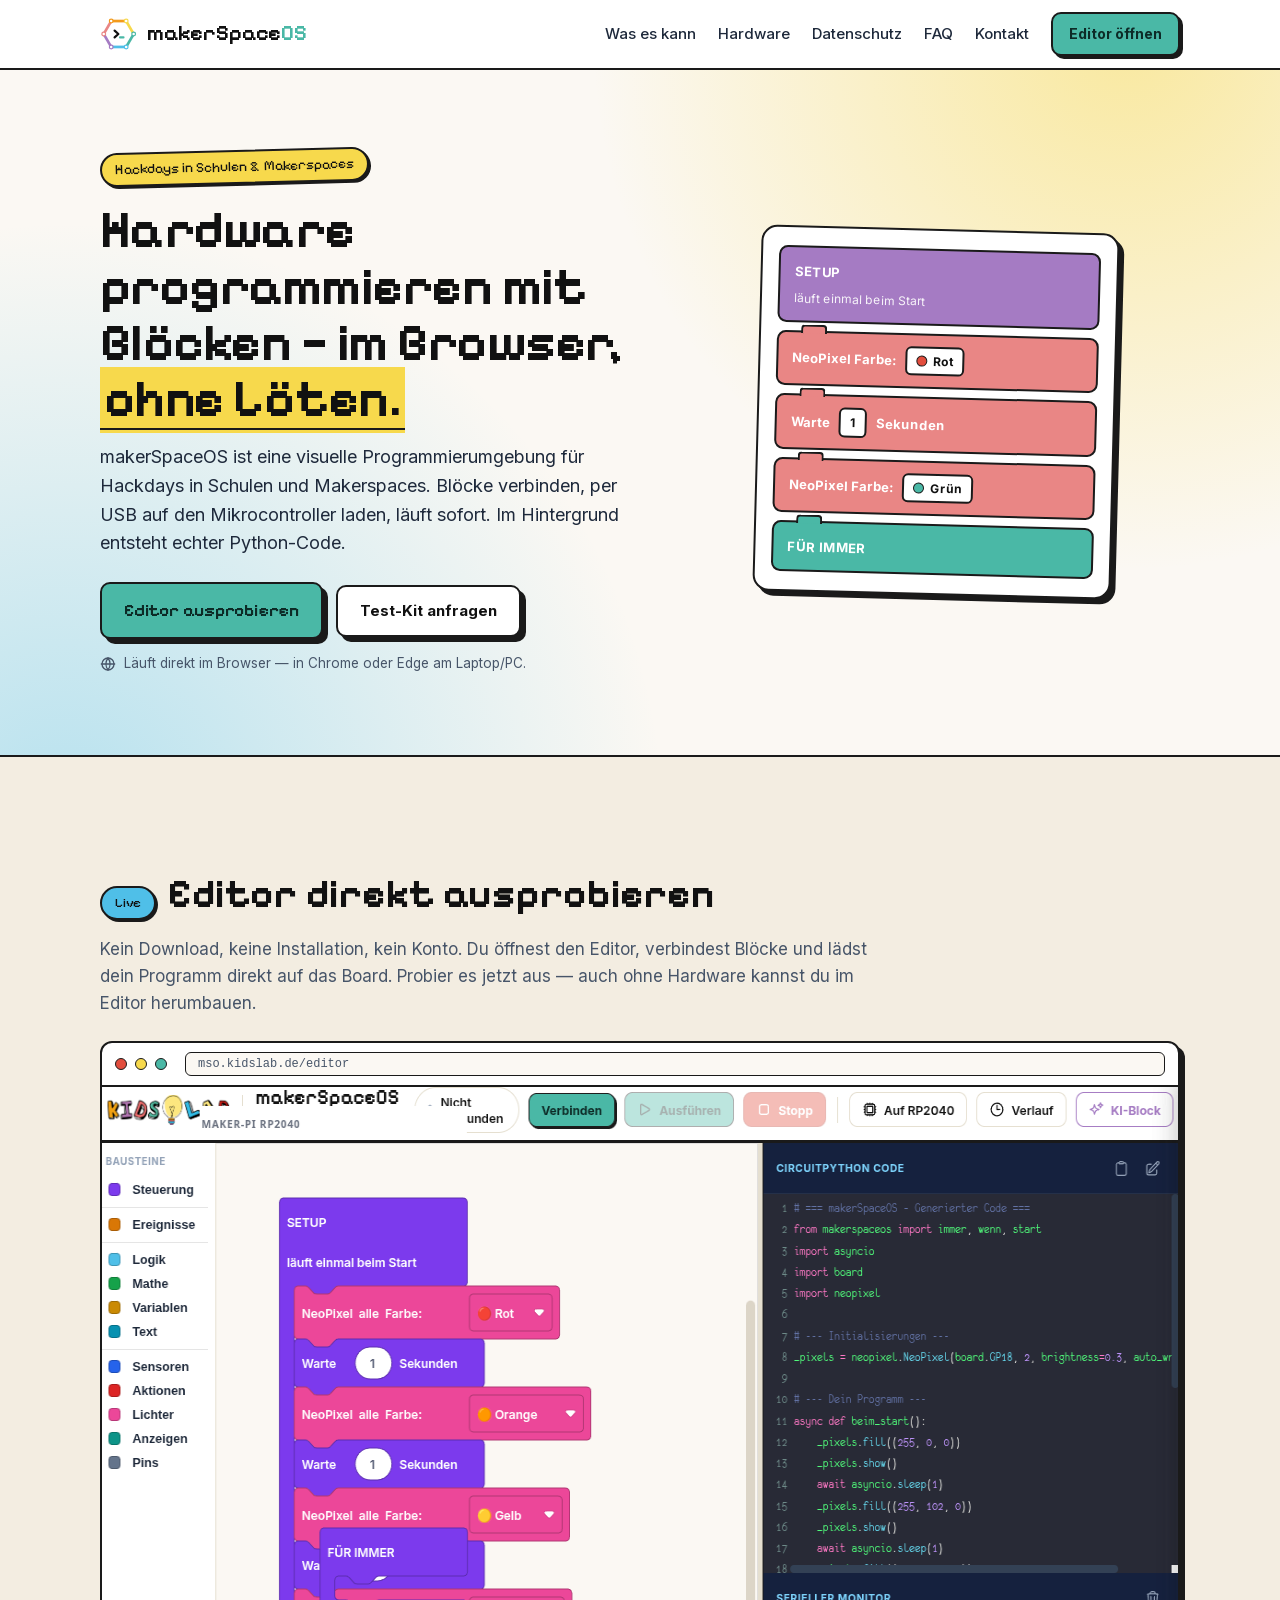
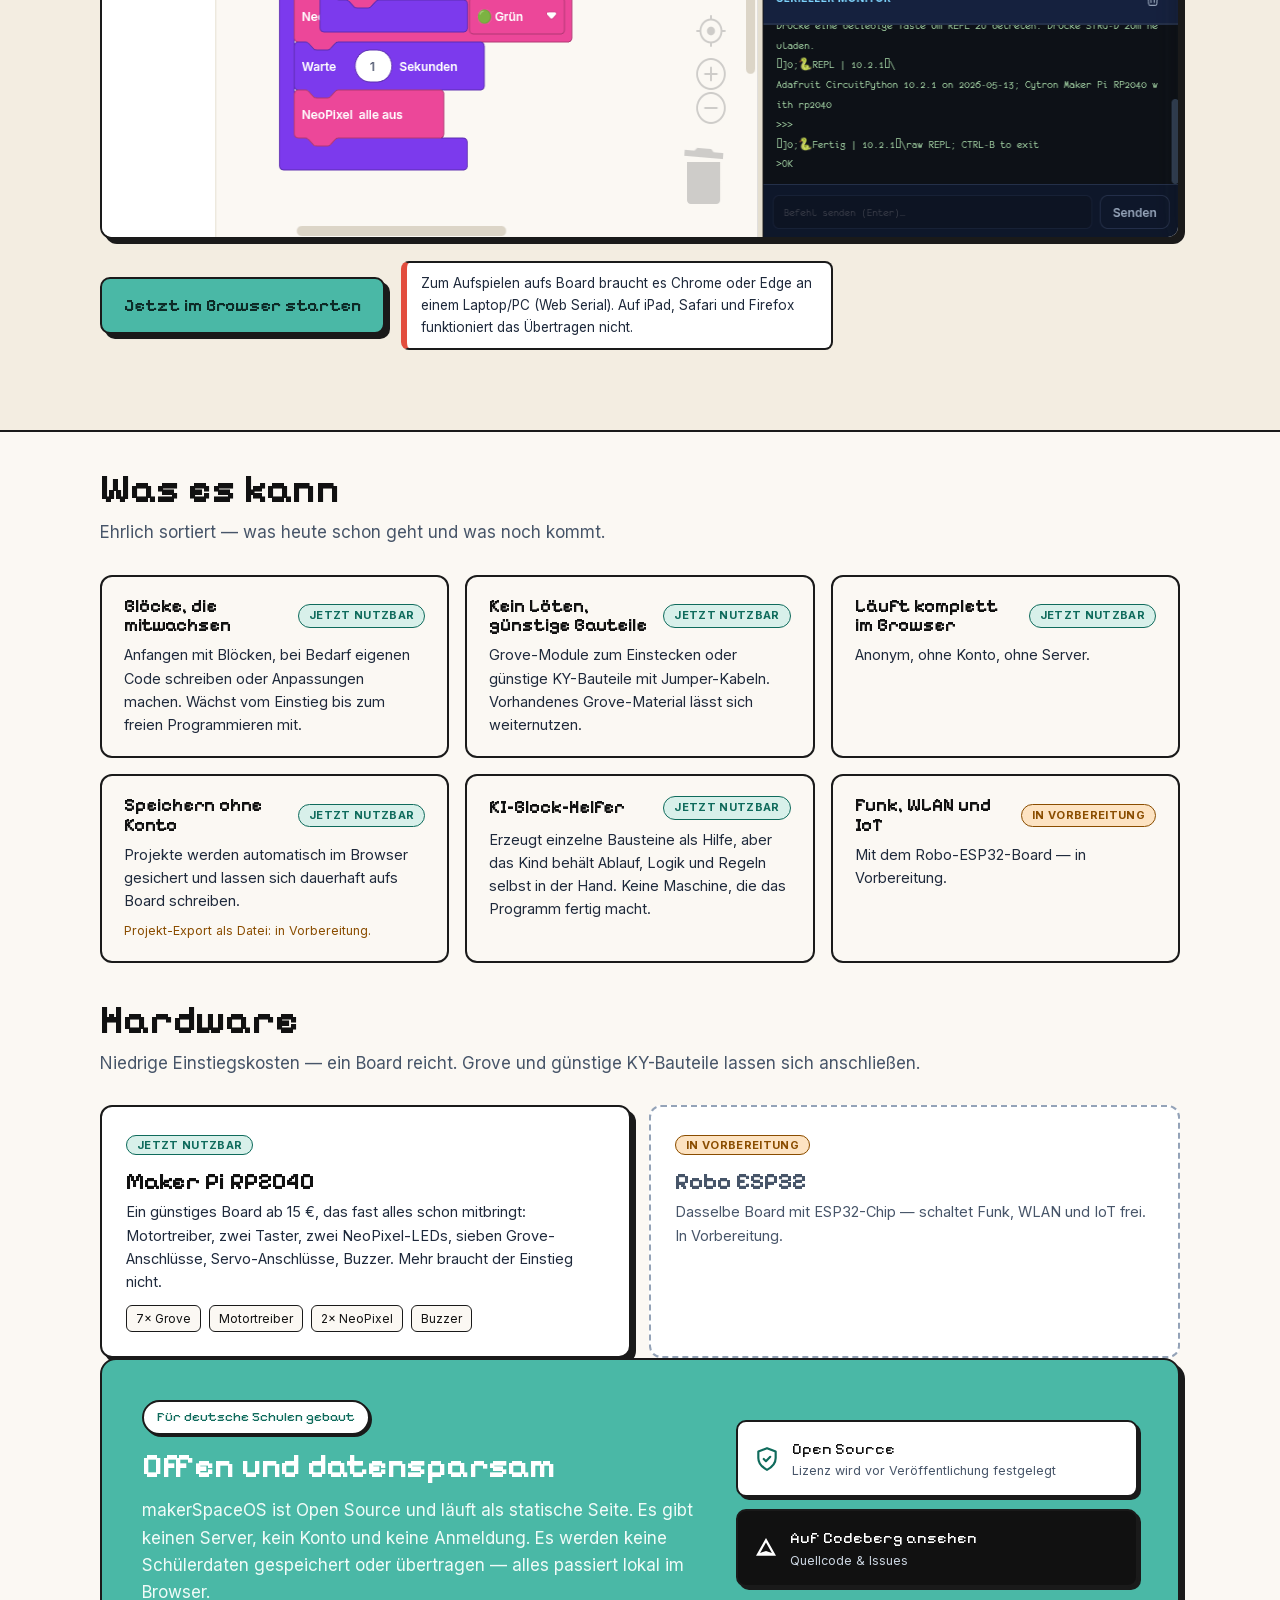
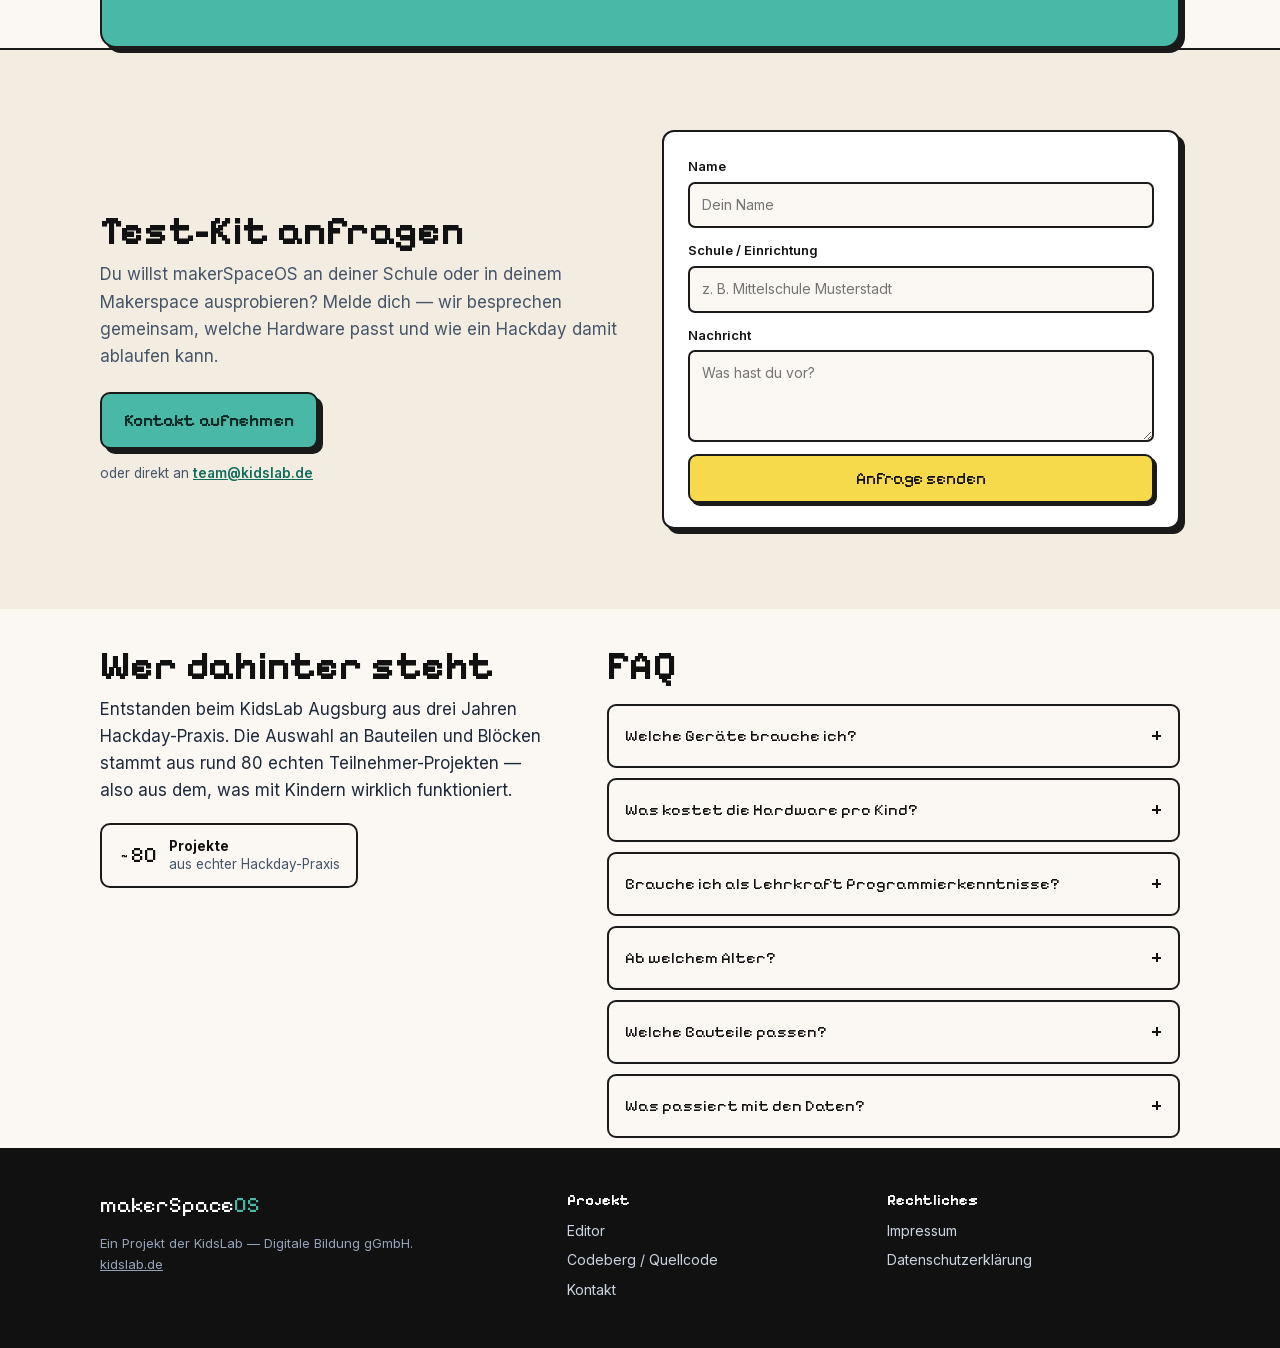
==== index.html @ a403f35a "feat: inhaltsreiche responsive Landing Page + Docker/Traefik-Deployment - index.html mit echten Inha" ====
<!DOCTYPE html>
<html lang="de">
<head>
    <meta charset="UTF-8">
    <meta name="viewport" content="width=device-width, initial-scale=1.0">
    <title>makerSpaceOS – Hardware programmieren mit Blöcken, im Browser</title>
    <meta name="description" content="makerSpaceOS ist eine visuelle Programmierumgebung für Hackdays in Schulen und Makerspaces. Blöcke verbinden, per USB auf den Mikrocontroller laden, läuft sofort. Open Source, ohne Konto, ohne Server – alles lokal im Browser.">

    <!-- Favicons / App-Icons (aus design/) -->
    <link rel="icon" href="design/svg/favicon.svg" type="image/svg+xml">
    <link rel="icon" href="design/favicon/favicon-32.png" sizes="32x32" type="image/png">
    <link rel="icon" href="design/favicon/favicon-16.png" sizes="16x16" type="image/png">
    <link rel="apple-touch-icon" href="design/favicon/apple-touch-icon.png">
    <link rel="manifest" href="design/favicon/site.webmanifest">
    <meta name="theme-color" content="#15171c">

    <style>
        /* ===== Lokale Schriften (kein externer CDN-Request) ===== */
        @font-face {
            font-family: 'Inter'; font-style: normal; font-weight: 100 900; font-display: swap;
            src: url('assets/fonts/inter-latin.woff2') format('woff2');
            unicode-range: U+0000-00FF, U+0131, U+0152-0153, U+02BB-02BC, U+02C6, U+02DA, U+02DC, U+0304, U+0308, U+0329, U+2000-206F, U+20AC, U+2122, U+2191, U+2193, U+2212, U+2215, U+FEFF, U+FFFD;
        }
        @font-face {
            font-family: 'Inter'; font-style: normal; font-weight: 100 900; font-display: swap;
            src: url('assets/fonts/inter-latin-ext.woff2') format('woff2');
            unicode-range: U+0100-02BA, U+02BD-02C5, U+02C7-02CC, U+02CE-02D7, U+02DD-02FF, U+0304, U+0308, U+0329, U+1D00-1DBF, U+1E00-1E9F, U+1EF2-1EFF, U+2020, U+20A0-20AB, U+20AD-20C0, U+2113, U+2C60-2C7F, U+A720-A7FF;
        }
        @font-face {
            font-family: 'Pixelify Sans'; font-style: normal; font-weight: 400 700; font-display: swap;
            src: url('assets/fonts/pixelify-latin.woff2') format('woff2');
            unicode-range: U+0000-00FF, U+0131, U+0152-0153, U+02BB-02BC, U+02C6, U+02DA, U+02DC, U+0304, U+0308, U+0329, U+2000-206F, U+20AC, U+2122, U+2191, U+2193, U+2212, U+2215, U+FEFF, U+FFFD;
        }
        @font-face {
            font-family: 'Pixelify Sans'; font-style: normal; font-weight: 400 700; font-display: swap;
            src: url('assets/fonts/pixelify-latin-ext.woff2') format('woff2');
            unicode-range: U+0100-02BA, U+02BD-02C5, U+02C7-02CC, U+02CE-02D7, U+02DD-02FF, U+0304, U+0308, U+0329, U+1D00-1DBF, U+1E00-1E9F, U+1EF2-1EFF, U+2020, U+20A0-20AB, U+20AD-20C0, U+2113, U+2C60-2C7F, U+A720-A7FF;
        }

        /* ===== Marken-Tokens (aus design/STYLEGUIDE.md) ===== */
        :root {
            --orange: #F39A1B;
            --yellow: #F7D94C;
            --teal:   #4AB8A6;
            --teal-ink: #0d2b27;
            --teal-deep: #0f6b5c;
            --sky:    #4FBFE8;
            --purple: #A57BC3;
            --coral:  #E98685;
            --red:    #E24D3D;
            --ink:    #111111;
            --line:   #1a1a1a;
            --paper:  #FBF8F3;
            --paper-2:#F3EDE1;
            --surface:#ffffff;
            --dark:   #15171c;
            --muted:  #475569;
            --muted-2:#6b6258;
            --font-display: 'Pixelify Sans', ui-rounded, 'Marker Felt', cursive, system-ui;
            --font-body:    'Inter', system-ui, -apple-system, 'Segoe UI', sans-serif;
            --font-mono:    ui-monospace, 'SF Mono', 'JetBrains Mono', 'Cascadia Code', Menlo, monospace;
            --maxw: 1120px;
            --radius: 12px;
            --radius-lg: 16px;
            --shadow: 3px 3px 0 var(--line);
            --shadow-lg: 5px 5px 0 var(--line);
        }

        * { box-sizing: border-box; margin: 0; padding: 0; }
        html { scroll-behavior: smooth; }
        body {
            font-family: var(--font-body);
            background: var(--paper);
            color: var(--ink);
            line-height: 1.6;
            overflow-x: hidden;
            -webkit-font-smoothing: antialiased;
        }
        h1, h2, h3 { font-family: var(--font-display); line-height: 1.08; }
        a { color: inherit; }
        img { max-width: 100%; display: block; }
        .accent { color: var(--teal); }

        .container { max-width: var(--maxw); margin: 0 auto; padding: 0 20px; width: 100%; }
        section { padding: clamp(48px, 7vw, 80px) 0; }

        .eyebrow {
            display: inline-block;
            font-family: var(--font-display);
            font-size: 14px;
            border-radius: 999px;
            padding: 4px 13px;
            border: 2px solid var(--line);
            box-shadow: 2px 2px 0 var(--line);
        }
        .h2 { font-size: clamp(28px, 5vw, 40px); margin: clamp(18px, 3vw, 36px) 0 8px; }
        .lead { font-size: clamp(15px, 2.4vw, 17px); color: var(--muted); }

        /* ===== Badges (Status) ===== */
        .pill {
            font-size: 11px; font-weight: 700; letter-spacing: .03em; text-transform: uppercase;
            border-radius: 999px; padding: 2px 10px; white-space: nowrap; border: 1.5px solid;
        }
        .pill-on  { color: var(--teal-deep); background: #d8f0ea; border-color: var(--teal-deep); }
        .pill-soon{ color: #8a4d00; background: #fde3c2; border-color: #8a4d00; }

        /* ===== Buttons ===== */
        .btn {
            display: inline-flex; align-items: center; justify-content: center; gap: 8px;
            font-family: var(--font-body); font-weight: 700; font-size: 15px; text-decoration: none;
            padding: 12px 22px; border: 2.5px solid var(--line); border-radius: 10px; cursor: pointer;
            transition: transform .15s ease, box-shadow .15s ease;
        }
        .btn-primary { background: var(--teal); color: var(--teal-ink); box-shadow: var(--shadow-lg); font-family: var(--font-display); font-weight: 600; font-size: 18px; }
        .btn-ghost   { background: var(--surface); color: var(--ink); box-shadow: var(--shadow-lg); }
        .btn-primary:hover, .btn-ghost:hover { transform: translate(-2px,-2px); box-shadow: 7px 7px 0 var(--line); }
        .btn-primary:active, .btn-ghost:active { transform: translate(2px,2px); box-shadow: 1px 1px 0 var(--line); }
        .btn-sm { padding: 9px 16px; font-size: 14px; box-shadow: var(--shadow); }

        /* ===== Header / Nav ===== */
        header {
            height: 70px; display: flex; align-items: center; position: sticky; top: 0; z-index: 100;
            background: var(--surface); border-bottom: 2.5px solid var(--line);
        }
        .nav { display: flex; align-items: center; gap: 16px; width: 100%; }
        .brand { display: flex; align-items: center; gap: 10px; text-decoration: none; }
        .brand svg { height: 34px; width: auto; }
        .brand .word { font-family: var(--font-display); font-size: 22px; font-weight: 600; }
        .nav-links { display: flex; align-items: center; gap: 22px; margin-left: auto; }
        .nav-links a.link { font-size: 15px; font-weight: 500; text-decoration: none; color: #1e293b; }
        .nav-links a.link:hover { color: var(--teal); }
        .nav-toggle { display: none; }
        .burger {
            display: none; margin-left: auto; flex-direction: column; gap: 5px; justify-content: center;
            width: 44px; height: 44px; border: 2px solid var(--line); border-radius: 9px; background: var(--paper); cursor: pointer;
        }
        .burger span { display: block; width: 22px; height: 2.5px; margin: 0 auto; background: var(--ink); border-radius: 2px; transition: .25s; }

        /* ===== Hero ===== */
        .hero { background:
            radial-gradient(circle at 88% -5%, rgba(247,217,76,.5), transparent 40%),
            radial-gradient(circle at 5% 110%, rgba(79,191,232,.4), transparent 42%); }
        .hero-grid { display: grid; grid-template-columns: 1.05fr .95fr; gap: clamp(28px, 5vw, 52px); align-items: center; }
        .hero h1 { font-size: clamp(34px, 6vw, 52px); margin: 18px 0 16px; letter-spacing: -.01em; }
        .hl-mark { background: var(--yellow); box-shadow: 0 -2px 0 var(--line) inset, 0 3px 0 var(--yellow); padding: 0 4px; }
        .hero p { font-size: clamp(16px, 2.6vw, 18px); color: #1e293b; margin-bottom: 24px; max-width: 56ch; }
        .hero-cta { display: flex; flex-wrap: wrap; gap: 13px; align-items: center; }
        .hero-note { display: flex; align-items: center; gap: 8px; margin-top: 14px; font-size: 13.5px; color: var(--muted); }

        /* Block-Stack-Illustration */
        .blockstack-wrap { display: flex; justify-content: center; }
        .blockstack { position: relative; width: min(330px, 100%); transform: rotate(1.5deg); }
        .blockstack-bg { position: absolute; inset: -14px; background: var(--surface); border: 2.5px solid var(--line); border-radius: 16px; box-shadow: var(--shadow-lg); }
        .blockstack-inner { position: relative; padding: 6px 4px; }
        .blk { position: relative; border: 2.5px solid var(--line); border-radius: 9px; padding: 11px 14px; margin-top: 8px; color: #fff; }
        .blk:first-child { margin-top: 0; }
        .blk .nub { position: absolute; top: -8px; left: 22px; width: 26px; height: 9px; border: 2.5px solid var(--line); border-bottom: none; border-radius: 4px 4px 0 0; }
        .blk-row { display: flex; align-items: center; gap: 9px; flex-wrap: wrap; }
        .blk-purple { background: var(--purple); } .blk-purple .nub { background: var(--purple); }
        .blk-coral  { background: var(--coral); }  .blk-coral .nub  { background: var(--coral); }
        .blk-teal   { background: var(--teal); }   .blk-teal .nub   { background: var(--teal); }
        .blk b { font-size: 13px; } .blk small { font-size: 12px; opacity: .92; }
        .chip { display: inline-flex; align-items: center; gap: 6px; background: #fff; color: var(--ink); border: 2px solid var(--line); border-radius: 6px; padding: 3px 9px; font-size: 12px; font-weight: 700; }
        .swatch { width: 11px; height: 11px; border-radius: 50%; border: 1.5px solid var(--line); }

        /* ===== Editor-Vorschau ===== */
        .live { background: var(--paper-2); border-top: 2.5px solid var(--line); border-bottom: 2.5px solid var(--line); }
        .live-head { display: flex; align-items: baseline; gap: 12px; flex-wrap: wrap; margin-bottom: 12px; }
        .browser { border: 2.5px solid var(--line); border-radius: 12px; box-shadow: var(--shadow-lg); overflow: hidden; background: #fff; }
        .browser-bar { display: flex; align-items: center; gap: 8px; padding: 9px 13px; border-bottom: 2px solid var(--line); }
        .tdot { width: 12px; height: 12px; border-radius: 50%; border: 1.5px solid var(--line); }
        .browser-url { margin-left: 10px; flex: 1; background: var(--paper); border: 1.5px solid var(--line); border-radius: 6px; padding: 4px 12px; font: 12px var(--font-mono); color: var(--muted); overflow: hidden; white-space: nowrap; text-overflow: ellipsis; }
        .live-foot { display: flex; flex-wrap: wrap; align-items: center; gap: 16px; margin-top: 22px; }
        .note-box { display: flex; gap: 10px; max-width: 48ch; background: #fff; border: 2px solid var(--line); border-left: 6px solid var(--red); border-radius: 8px; padding: 10px 14px; font-size: 13.5px; color: #1e293b; }

        /* ===== Karten-Grids ===== */
        .grid-2 { display: grid; grid-template-columns: repeat(auto-fit, minmax(280px, 1fr)); gap: 16px; }
        .card { background: var(--paper); border: 2px solid var(--line); border-radius: 12px; padding: 20px 22px; }
        .card-head { display: flex; align-items: center; gap: 10px; margin-bottom: 8px; }
        .card-head h3 { font-size: 18px; margin: 0; }
        .card-head .pill { margin-left: auto; }
        .card p { font-size: 14.5px; color: #1e293b; }
        .card .soon-note { font-size: 12.5px; color: #8a4d00; margin-top: 8px; }


        /* Hardware */
        .hw { display: grid; grid-template-columns: 1fr 1fr; gap: 18px; }
        .hw-card { position: relative; background: var(--surface); border: 2.5px solid var(--line); border-radius: 12px; padding: 24px; box-shadow: var(--shadow-lg); }
        .hw-card.soon { border-style: dashed; border-color: #94a3b8; box-shadow: none; }
        .hw-card h3 { font-size: clamp(20px, 3vw, 24px); margin: 12px 0 6px; }
        .hw-card.soon h3, .hw-card.soon p { color: var(--muted); }
        .hw-card p { font-size: 14.5px; color: #1e293b; margin-bottom: 12px; }
        .tags { display: flex; flex-wrap: wrap; gap: 8px; }
        .tag { font-size: 12px; background: var(--paper); border: 1.5px solid var(--line); border-radius: 6px; padding: 3px 9px; }

        /* Open / Datensparsam */
        .open-box { position: relative; background: var(--teal); color: #fff; border: 2.5px solid var(--line); border-radius: 16px; box-shadow: var(--shadow-lg); padding: clamp(24px, 4vw, 40px); }
        .open-grid { display: grid; grid-template-columns: 1.4fr 1fr; gap: 32px; align-items: center; }
        .open-box h2 { color: #fff; font-size: clamp(26px, 4vw, 34px); margin: 14px 0 12px; }
        .open-box .lead { color: #f0fbf8; }
        .open-cards { display: flex; flex-direction: column; gap: 12px; }
        .open-card { background: #fff; color: var(--ink); border: 2.5px solid var(--line); border-radius: 10px; padding: 14px 16px; box-shadow: var(--shadow); display: flex; align-items: center; gap: 12px; text-decoration: none; }
        .open-card.dark { background: var(--ink); color: #fff; }
        .open-card .t { font-family: var(--font-display); font-size: 16px; }
        .open-card .s { font-size: 12.5px; color: var(--muted); }
        .open-card.dark .s { color: #cbd5e1; }

        /* Kontakt */
        .contact-grid { display: grid; grid-template-columns: 1fr 1fr; gap: clamp(28px, 5vw, 44px); align-items: center; }
        .form-box { background: var(--surface); border: 2.5px solid var(--line); border-radius: 12px; padding: 24px; box-shadow: var(--shadow-lg); }
        .field { display: flex; flex-direction: column; gap: 5px; margin-bottom: 12px; }
        .field label { font-size: 13px; font-weight: 600; }
        .field input, .field textarea { width: 100%; padding: 10px 12px; border: 2px solid var(--line); border-radius: 7px; font: inherit; font-size: 14px; background: var(--paper); resize: vertical; }
        .form-box button { width: 100%; background: var(--yellow); color: var(--ink); font-family: var(--font-display); font-size: 17px; border: 2.5px solid var(--line); border-radius: 9px; box-shadow: var(--shadow); padding: 12px; cursor: pointer; }
        .form-box button:hover { transform: translate(-1px,-1px); box-shadow: 4px 4px 0 var(--line); }

        /* About + FAQ */
        .about-grid { display: grid; grid-template-columns: 1fr 1.25fr; gap: clamp(28px, 5vw, 48px); align-items: start; }
        .stat { display: inline-flex; align-items: center; gap: 12px; background: var(--paper); border: 2px solid var(--line); border-radius: 10px; padding: 12px 16px; }
        .stat .big { font-family: var(--font-display); color: var(--ink); }
        details { background: var(--paper); border: 2px solid var(--line); border-radius: 9px; margin-bottom: 10px; }
        summary { cursor: pointer; list-style: none; padding: 14px 16px; font-family: var(--font-display); font-size: 16px; display: flex; align-items: center; justify-content: space-between; gap: 12px; }
        summary::-webkit-details-marker { display: none; }
        summary .plus { font-size: 20px; transition: transform .2s; }
        details[open] summary .plus { transform: rotate(45deg); }
        details .answer { padding: 0 16px 16px; font-size: 14.5px; color: #1e293b; line-height: 1.55; }

        /* Footer */
        footer { background: var(--ink); color: #cbd5e1; padding: 40px 0; }
        .footer-grid { display: grid; grid-template-columns: 1.5fr 1fr 1fr; gap: 28px; }
        .footer-grid .word { font-family: var(--font-display); font-size: 22px; color: #fff; }
        .footer-col h4 { font-family: var(--font-display); font-weight: 600; font-size: 15px; color: #fff; margin-bottom: 8px; }
        .footer-col a { display: block; color: #cbd5e1; text-decoration: none; font-size: 14px; margin-bottom: 7px; }
        .footer-col a:hover { color: #fff; }
        .footer-grid p { font-size: 13px; color: #94a3b8; margin-top: 10px; line-height: 1.6; }

        ::selection { background: var(--yellow); color: var(--ink); }

        /* ===== Responsive ===== */
        @media (max-width: 860px) {
            .hero-grid, .open-grid, .contact-grid, .about-grid { grid-template-columns: 1fr; }
            .hw { grid-template-columns: 1fr; }
            .footer-grid { grid-template-columns: 1fr 1fr; }
            .blockstack-wrap { order: -1; margin-bottom: 8px; }
            .open-grid { gap: 24px; }
        }
        @media (max-width: 640px) {
            .footer-grid { grid-template-columns: 1fr; }
            .burger { display: flex; }
            .nav-links {
                position: absolute; top: 70px; left: 0; right: 0; flex-direction: column; gap: 0; margin: 0;
                background: var(--surface); border-bottom: 2.5px solid var(--line);
                max-height: 0; overflow: hidden; transition: max-height .3s ease;
            }
            .nav-toggle:checked ~ .nav-links { max-height: 460px; }
            .nav-links a.link { width: 100%; padding: 15px 20px; border-top: 1px solid #E5DFD0; }
            .nav-links a.btn { margin: 14px 20px; }
            .nav-toggle:checked ~ .burger span:nth-child(1) { transform: translateY(7.5px) rotate(45deg); }
            .nav-toggle:checked ~ .burger span:nth-child(2) { opacity: 0; }
            .nav-toggle:checked ~ .burger span:nth-child(3) { transform: translateY(-7.5px) rotate(-45deg); }
        }
    </style>
</head>
<body id="top">

    <!-- ===================== HEADER ===================== -->
    <header>
        <div class="container nav">
            <a href="#top" class="brand" aria-label="makerSpaceOS Startseite">
                <svg xmlns="http://www.w3.org/2000/svg" viewBox="0 0 110 100" fill="none" aria-hidden="true">
                    <g stroke-width="8" stroke-linecap="butt">
                        <line x1="37.5" y1="11.9" x2="72.5" y2="11.9" stroke="#F39A1B"/><line x1="79.25" y1="15.797" x2="96.75" y2="46.103" stroke="#F7D94C"/><line x1="96.75" y1="53.897" x2="79.25" y2="84.203" stroke="#4AB8A6"/><line x1="72.5" y1="88.1" x2="37.5" y2="88.1" stroke="#4FBFE8"/><line x1="30.75" y1="84.203" x2="13.25" y2="53.897" stroke="#A57BC3"/><line x1="13.25" y1="46.103" x2="30.75" y2="15.797" stroke="#E98685"/>
                    </g>
                    <g fill="none" stroke-width="3.6">
                        <circle cx="33" cy="11.9" r="5.5" stroke="#F39A1B"/><circle cx="77" cy="11.9" r="5.5" stroke="#F7D94C"/><circle cx="99" cy="50" r="5.5" stroke="#4AB8A6"/><circle cx="77" cy="88.1" r="5.5" stroke="#4FBFE8"/><circle cx="33" cy="88.1" r="5.5" stroke="#A57BC3"/><circle cx="11" cy="50" r="5.5" stroke="#E98685"/>
                    </g>
                    <polyline points="43,40 54,50 43,60" fill="none" stroke="#111111" stroke-width="6.5" stroke-linecap="round" stroke-linejoin="round"/>
                    <line x1="59" y1="60" x2="69" y2="60" stroke="#4AB8A6" stroke-width="6.5" stroke-linecap="round"/>
                </svg>
                <span class="word">makerSpace<span class="accent">OS</span></span>
            </a>
            <input type="checkbox" id="nav-toggle" class="nav-toggle">
            <label for="nav-toggle" class="burger" aria-label="Menü"><span></span><span></span><span></span></label>
            <nav class="nav-links">
                <a href="#kann" class="link">Was es kann</a>
                <a href="#hardware" class="link">Hardware</a>
                <a href="#offen" class="link">Datenschutz</a>
                <a href="#faq" class="link">FAQ</a>
                <a href="#kontakt" class="link">Kontakt</a>
                <a href="/editor/" class="btn btn-sm" style="background:var(--teal);color:var(--teal-ink);">Editor öffnen</a>
            </nav>
        </div>
    </header>

    <main>
        <!-- ===================== HERO ===================== -->
        <section class="hero">
            <div class="container hero-grid">
                <div>
                    <span class="eyebrow" style="background:var(--yellow); transform:rotate(-1.5deg);">Hackdays in Schulen &amp; Makerspaces</span>
                    <h1>Hardware programmieren mit Blöcken — im Browser, <span class="hl-mark">ohne Löten.</span></h1>
                    <p>makerSpaceOS ist eine visuelle Programmierumgebung für Hackdays in Schulen und Makerspaces. Blöcke verbinden, per USB auf den Mikrocontroller laden, läuft sofort. Im Hintergrund entsteht echter Python-Code.</p>
                    <div class="hero-cta">
                        <a href="/editor/" class="btn btn-primary">Editor ausprobieren</a>
                        <a href="#kontakt" class="btn btn-ghost">Test-Kit anfragen</a>
                    </div>
                    <div class="hero-note">
                        <svg width="16" height="16" viewBox="0 0 24 24" fill="none" stroke="currentColor" stroke-width="2" stroke-linecap="round" stroke-linejoin="round"><circle cx="12" cy="12" r="9"/><path d="M2 12h20M12 3a15 15 0 0 1 0 18M12 3a15 15 0 0 0 0 18"/></svg>
                        Läuft direkt im Browser — in Chrome oder Edge am Laptop/PC.
                    </div>
                </div>
                <div class="blockstack-wrap">
                    <div class="blockstack">
                        <div class="blockstack-bg"></div>
                        <div class="blockstack-inner">
                            <div class="blk blk-purple"><b>SETUP</b><br><small>läuft einmal beim Start</small></div>
                            <div class="blk blk-coral"><span class="nub"></span><div class="blk-row"><b>NeoPixel Farbe:</b> <span class="chip"><span class="swatch" style="background:var(--red);"></span>Rot</span></div></div>
                            <div class="blk blk-coral"><span class="nub"></span><div class="blk-row"><b>Warte</b> <span class="chip">1</span> <b>Sekunden</b></div></div>
                            <div class="blk blk-coral"><span class="nub"></span><div class="blk-row"><b>NeoPixel Farbe:</b> <span class="chip"><span class="swatch" style="background:var(--teal);"></span>Grün</span></div></div>
                            <div class="blk blk-teal"><span class="nub"></span><b style="letter-spacing:.03em;">FÜR IMMER</b></div>
                        </div>
                    </div>
                </div>
            </div>
        </section>

        <!-- ===================== EDITOR-VORSCHAU ===================== -->
        <section class="live">
            <div class="container">
                <div class="live-head">
                    <span class="eyebrow" style="background:var(--sky);">Live</span>
                    <h2 class="h2">Editor direkt ausprobieren</h2>
                </div>
                <p class="lead" style="max-width:70ch; margin-bottom:24px;">Kein Download, keine Installation, kein Konto. Du öffnest den Editor, verbindest Blöcke und lädst dein Programm direkt auf das Board. Probier es jetzt aus — auch ohne Hardware kannst du im Editor herumbauen.</p>
                <div class="browser">
                    <div class="browser-bar">
                        <span class="tdot" style="background:var(--red);"></span><span class="tdot" style="background:var(--yellow);"></span><span class="tdot" style="background:var(--teal);"></span>
                        <span class="browser-url">mso.kidslab.de/editor</span>
                    </div>
                    <a href="/editor/" aria-label="Editor öffnen">
                        <img src="assets/img/editor-preview.png" alt="makerSpaceOS Editor: Blöcke links, generierter Python-Code rechts" width="1168" height="750" loading="lazy">
                    </a>
                </div>
                <div class="live-foot">
                    <a href="/editor/" class="btn btn-primary">Jetzt im Browser starten</a>
                    <div class="note-box">Zum Aufspielen aufs Board braucht es Chrome oder Edge an einem Laptop/PC (Web&nbsp;Serial). Auf iPad, Safari und Firefox funktioniert das Übertragen nicht.</div>
                </div>
            </div>
        </section>

        <!-- ===================== WAS ES KANN ===================== -->
        <section id="kann" class="container">
            <h2 class="h2">Was es kann</h2>
            <p class="lead" style="margin-bottom:28px;">Ehrlich sortiert — was heute schon geht und was noch kommt.</p>
            <div class="grid-2">
                <div class="card">
                    <div class="card-head"><h3>Blöcke, die mitwachsen</h3><span class="pill pill-on">Jetzt nutzbar</span></div>
                    <p>Anfangen mit Blöcken, bei Bedarf eigenen Code schreiben oder Anpassungen machen. Wächst vom Einstieg bis zum freien Programmieren mit.</p>
                </div>
                <div class="card">
                    <div class="card-head"><h3>Kein Löten, günstige Bauteile</h3><span class="pill pill-on">Jetzt nutzbar</span></div>
                    <p>Grove-Module zum Einstecken oder günstige KY-Bauteile mit Jumper-Kabeln. Vorhandenes Grove-Material lässt sich weiternutzen.</p>
                </div>
                <div class="card">
                    <div class="card-head"><h3>Läuft komplett im Browser</h3><span class="pill pill-on">Jetzt nutzbar</span></div>
                    <p>Anonym, ohne Konto, ohne Server.</p>
                </div>
                <div class="card">
                    <div class="card-head"><h3>Speichern ohne Konto</h3><span class="pill pill-on">Jetzt nutzbar</span></div>
                    <p>Projekte werden automatisch im Browser gesichert und lassen sich dauerhaft aufs Board schreiben.</p>
                    <p class="soon-note">Projekt-Export als Datei: in Vorbereitung.</p>
                </div>
                <div class="card">
                    <div class="card-head"><h3>KI-Block-Helfer</h3><span class="pill pill-on">Jetzt nutzbar</span></div>
                    <p>Erzeugt einzelne Bausteine als Hilfe, aber das Kind behält Ablauf, Logik und Regeln selbst in der Hand. Keine Maschine, die das Programm fertig macht.</p>
                </div>
                <div class="card">
                    <div class="card-head"><h3>Funk, WLAN und IoT</h3><span class="pill pill-soon">In Vorbereitung</span></div>
                    <p>Mit dem Robo-ESP32-Board — in Vorbereitung.</p>
                </div>
            </div>
        </section>

        <!-- ===================== HARDWARE ===================== -->
        <section id="hardware" class="container" style="padding-top:0;">
            <h2 class="h2">Hardware</h2>
            <p class="lead" style="margin-bottom:28px;">Niedrige Einstiegskosten — ein Board reicht. Grove und günstige KY-Bauteile lassen sich anschließen.</p>
            <div class="hw">
                <div class="hw-card">
                    <span class="pill pill-on">Jetzt nutzbar</span>
                    <h3>Maker Pi RP2040</h3>
                    <p>Ein günstiges Board ab 15 €, das fast alles schon mitbringt: Motortreiber, zwei Taster, zwei NeoPixel-LEDs, sieben Grove-Anschlüsse, Servo-Anschlüsse, Buzzer. Mehr braucht der Einstieg nicht.</p>
                    <div class="tags"><span class="tag">7× Grove</span><span class="tag">Motortreiber</span><span class="tag">2× NeoPixel</span><span class="tag">Buzzer</span></div>
                </div>
                <div class="hw-card soon">
                    <span class="pill pill-soon">In Vorbereitung</span>
                    <h3>Robo ESP32</h3>
                    <p>Dasselbe Board mit ESP32-Chip — schaltet Funk, WLAN und IoT frei. In Vorbereitung.</p>
                </div>
            </div>
        </section>

        <!-- ===================== OFFEN & DATENSPARSAM ===================== -->
        <section id="offen" class="container">
            <div class="open-box">
                <div class="open-grid">
                    <div>
                        <span class="eyebrow" style="background:#fff; color:var(--teal-deep);">Für deutsche Schulen gebaut</span>
                        <h2>Offen und datensparsam</h2>
                        <p class="lead">makerSpaceOS ist Open Source und läuft als statische Seite. Es gibt keinen Server, kein Konto und keine Anmeldung. Es werden keine Schülerdaten gespeichert oder übertragen — alles passiert lokal im Browser.</p>
                    </div>
                    <div class="open-cards">
                        <div class="open-card">
                            <svg width="26" height="26" viewBox="0 0 24 24" fill="none" stroke="#0f6b5c" stroke-width="2" stroke-linecap="round" stroke-linejoin="round"><path d="M12 2 4 5v6c0 5 3.5 8.5 8 11 4.5-2.5 8-6 8-11V5l-8-3Z"/><path d="m9 12 2 2 4-4"/></svg>
                            <div><div class="t">Open Source</div><div class="s">Lizenz wird vor Veröffentlichung festgelegt</div></div>
                        </div>
                        <a class="open-card dark" href="https://codeberg.org/KidsLab/makerSpaceOS" target="_blank" rel="noopener">
                            <svg width="24" height="24" viewBox="0 0 24 24" fill="#fff"><path d="M12 2 2 19.7h20L12 2Zm0 4.6 5.9 10.3-5.9-2-5.9 2L12 6.6Z"/></svg>
                            <div><div class="t">Auf Codeberg ansehen</div><div class="s">Quellcode &amp; Issues</div></div>
                        </a>
                    </div>
                </div>
            </div>
        </section>

        <!-- ===================== TEST-KIT / KONTAKT ===================== -->
        <section id="kontakt" class="live" style="border-bottom:none;">
            <div class="container contact-grid">
                <div>
                    <h2 class="h2">Test-Kit anfragen</h2>
                    <p class="lead" style="max-width:48ch; margin-bottom:22px;">Du willst makerSpaceOS an deiner Schule oder in deinem Makerspace ausprobieren? Melde dich — wir besprechen gemeinsam, welche Hardware passt und wie ein Hackday damit ablaufen kann.</p>
                    <a href="mailto:team@kidslab.de?subject=Test-Kit%20makerSpaceOS" class="btn btn-primary">Kontakt aufnehmen</a>
                    <p style="font-size:13.5px; color:var(--muted); margin-top:14px;">oder direkt an <a href="mailto:team@kidslab.de" style="color:var(--teal-deep); font-weight:600;">team@kidslab.de</a></p>
                </div>
                <form class="form-box" onsubmit="return sendContact(this)">
                    <div class="field"><label for="f-name">Name</label><input id="f-name" name="name" type="text" placeholder="Dein Name"></div>
                    <div class="field"><label for="f-org">Schule / Einrichtung</label><input id="f-org" name="org" type="text" placeholder="z. B. Mittelschule Musterstadt"></div>
                    <div class="field"><label for="f-msg">Nachricht</label><textarea id="f-msg" name="msg" rows="3" placeholder="Was hast du vor?"></textarea></div>
                    <button type="submit">Anfrage senden</button>
                </form>
            </div>
        </section>

        <!-- ===================== WER DAHINTER STEHT + FAQ ===================== -->
        <section id="faq" class="container">
            <div class="about-grid">
                <div>
                    <h2 class="h2">Wer dahinter steht</h2>
                    <p class="lead" style="margin-bottom:18px; color:#1e293b;">Entstanden beim KidsLab Augsburg aus drei Jahren Hackday-Praxis. Die Auswahl an Bauteilen und Blöcken stammt aus rund 80 echten Teilnehmer-Projekten — also aus dem, was mit Kindern wirklich funktioniert.</p>
                    <div class="stat"><span class="big" style="font-size:22px;">~80</span><div style="font-size:13.5px; color:var(--muted); line-height:1.4;"><strong style="color:var(--ink);">Projekte</strong><br>aus echter Hackday-Praxis</div></div>
                </div>
                <div>
                    <h2 class="h2" style="margin-bottom:16px;">FAQ</h2>
                    <details><summary>Welche Geräte brauche ich?<span class="plus">+</span></summary><div class="answer">Laptop oder PC mit Chrome oder Edge. Kein iPad — siehe Geräte-Hinweis.</div></details>
                    <details><summary>Was kostet die Hardware pro Kind?<span class="plus">+</span></summary><div class="answer">Board ab 15 €, dazu wenige günstige Bauteile.</div></details>
                    <details><summary>Brauche ich als Lehrkraft Programmierkenntnisse?<span class="plus">+</span></summary><div class="answer">Nein.</div></details>
                    <details><summary>Ab welchem Alter?<span class="plus">+</span></summary><div class="answer">Ab ca. 9 Jahren.</div></details>
                    <details><summary>Welche Bauteile passen?<span class="plus">+</span></summary><div class="answer">Die meisten gängigen Grove-Sensoren und günstige KY-Module. Hinweis: die Ports liefern 3,3 V, nicht jedes 5-V-Modul läuft automatisch.</div></details>
                    <details><summary>Was passiert mit den Daten?<span class="plus">+</span></summary><div class="answer">Nichts verlässt den Browser. Kein Konto, kein Server.</div></details>
                </div>
            </div>
        </section>
    </main>

    <!-- ===================== FOOTER ===================== -->
    <footer>
        <div class="container footer-grid">
            <div>
                <span class="word">makerSpace<span class="accent">OS</span></span>
                <p>Ein Projekt der KidsLab — Digitale Bildung gGmbH.<br><a href="https://kidslab.de" target="_blank" rel="noopener" style="color:#94a3b8;">kidslab.de</a></p>
            </div>
            <div class="footer-col">
                <h4>Projekt</h4>
                <a href="/editor/">Editor</a>
                <a href="https://codeberg.org/KidsLab/makerSpaceOS" target="_blank" rel="noopener">Codeberg / Quellcode</a>
                <a href="mailto:team@kidslab.de">Kontakt</a>
            </div>
            <div class="footer-col">
                <h4>Rechtliches</h4>
                <a href="https://kidslab.de/impressum/" target="_blank" rel="noopener">Impressum</a>
                <a href="https://kidslab.de/datenschutz/" target="_blank" rel="noopener">Datenschutzerklärung</a>
            </div>
        </div>
    </footer>

    <script>
        function sendContact(form) {
            var name = form.name.value.trim();
            var org  = form.org.value.trim();
            var msg  = form.msg.value.trim();
            var body = 'Name: ' + name + '\n' + 'Schule / Einrichtung: ' + org + '\n\n' + msg;
            window.location.href = 'mailto:team@kidslab.de?subject=' +
                encodeURIComponent('Test-Kit makerSpaceOS') +
                '&body=' + encodeURIComponent(body);
            return false;
        }
    </script>

</body>
</html>
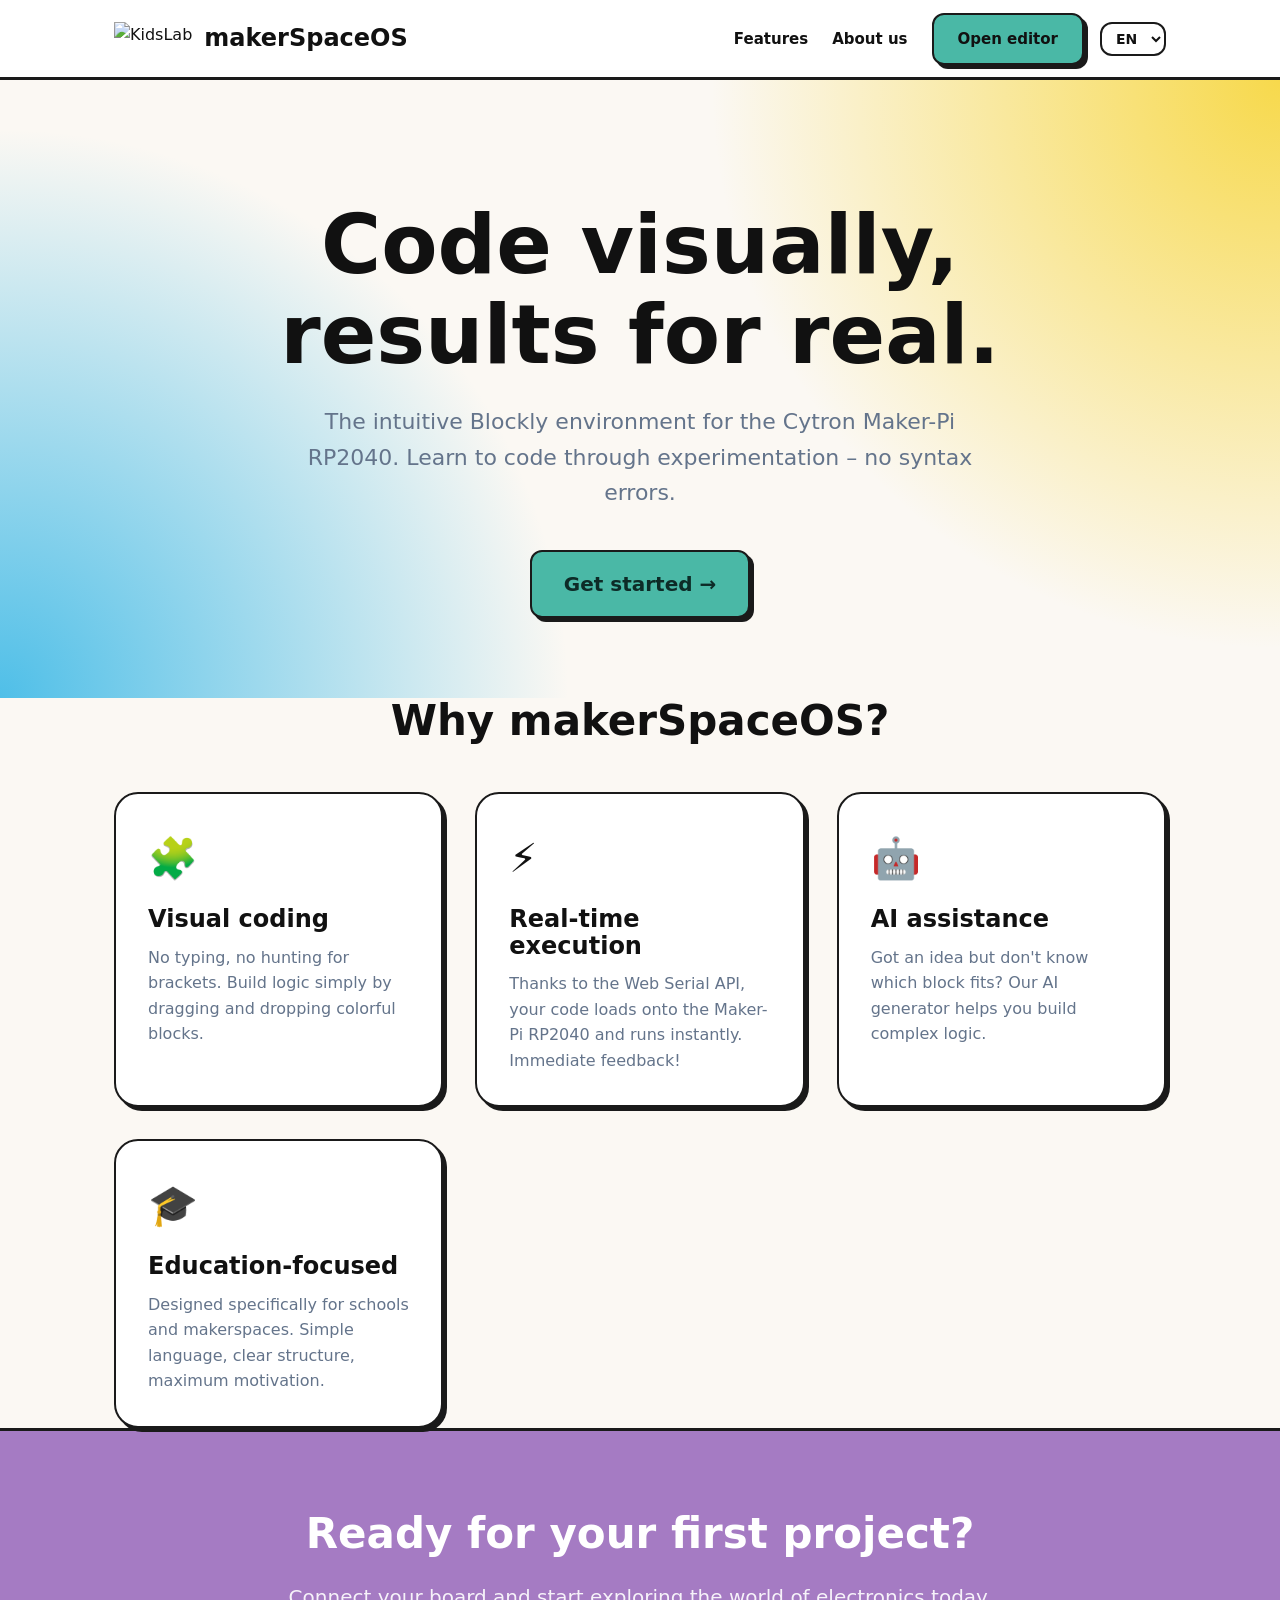
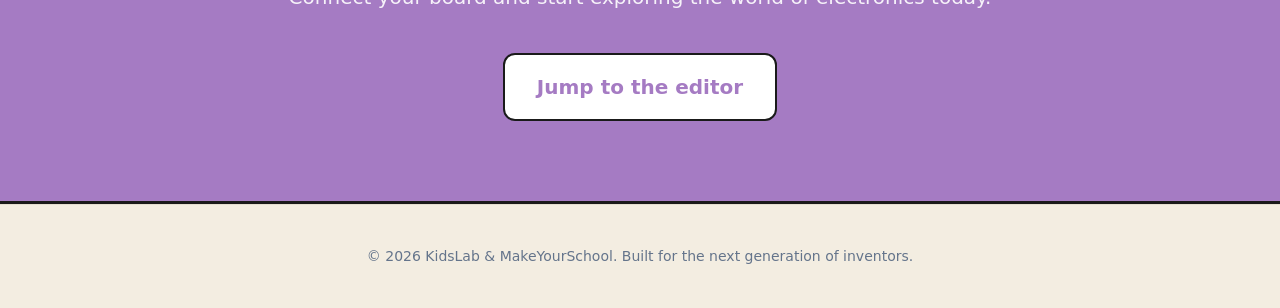
==== commit 6292b778: "Startseite zweisprachig (DE/EN) mit Browser-Spracherkennung; Editor-Submodul aktualisiert - Neues Sp" ====
--- a/index.html
+++ b/index.html
@@ -3,497 +3,397 @@
 <head>
     <meta charset="UTF-8">
     <meta name="viewport" content="width=device-width, initial-scale=1.0">
-    <title>makerSpaceOS – Hardware programmieren mit Blöcken, im Browser</title>
-    <meta name="description" content="makerSpaceOS ist eine visuelle Programmierumgebung für Hackdays in Schulen und Makerspaces. Blöcke verbinden, per USB auf den Mikrocontroller laden, läuft sofort. Open Source, ohne Konto, ohne Server – alles lokal im Browser.">
-
-    <!-- Favicons / App-Icons (aus design/) -->
-    <link rel="icon" href="design/svg/favicon.svg" type="image/svg+xml">
-    <link rel="icon" href="design/favicon/favicon-32.png" sizes="32x32" type="image/png">
-    <link rel="icon" href="design/favicon/favicon-16.png" sizes="16x16" type="image/png">
-    <link rel="apple-touch-icon" href="design/favicon/apple-touch-icon.png">
-    <link rel="manifest" href="design/favicon/site.webmanifest">
-    <meta name="theme-color" content="#15171c">
-
+    <title>makerSpaceOS – Visual Programming for Maker-Pi RP2040</title>
+    <!-- Fonts -->
+    <link rel="stylesheet" href="makerSpaceOS-Editor/css/fonts.css">
     <style>
-        /* ===== Lokale Schriften (kein externer CDN-Request) ===== */
-        @font-face {
-            font-family: 'Inter'; font-style: normal; font-weight: 100 900; font-display: swap;
-            src: url('assets/fonts/inter-latin.woff2') format('woff2');
-            unicode-range: U+0000-00FF, U+0131, U+0152-0153, U+02BB-02BC, U+02C6, U+02DA, U+02DC, U+0304, U+0308, U+0329, U+2000-206F, U+20AC, U+2122, U+2191, U+2193, U+2212, U+2215, U+FEFF, U+FFFD;
-        }
-        @font-face {
-            font-family: 'Inter'; font-style: normal; font-weight: 100 900; font-display: swap;
-            src: url('assets/fonts/inter-latin-ext.woff2') format('woff2');
-            unicode-range: U+0100-02BA, U+02BD-02C5, U+02C7-02CC, U+02CE-02D7, U+02DD-02FF, U+0304, U+0308, U+0329, U+1D00-1DBF, U+1E00-1E9F, U+1EF2-1EFF, U+2020, U+20A0-20AB, U+20AD-20C0, U+2113, U+2C60-2C7F, U+A720-A7FF;
-        }
-        @font-face {
-            font-family: 'Pixelify Sans'; font-style: normal; font-weight: 400 700; font-display: swap;
-            src: url('assets/fonts/pixelify-latin.woff2') format('woff2');
-            unicode-range: U+0000-00FF, U+0131, U+0152-0153, U+02BB-02BC, U+02C6, U+02DA, U+02DC, U+0304, U+0308, U+0329, U+2000-206F, U+20AC, U+2122, U+2191, U+2193, U+2212, U+2215, U+FEFF, U+FFFD;
-        }
-        @font-face {
-            font-family: 'Pixelify Sans'; font-style: normal; font-weight: 400 700; font-display: swap;
-            src: url('assets/fonts/pixelify-latin-ext.woff2') format('woff2');
-            unicode-range: U+0100-02BA, U+02BD-02C5, U+02C7-02CC, U+02CE-02D7, U+02DD-02FF, U+0304, U+0308, U+0329, U+1D00-1DBF, U+1E00-1E9F, U+1EF2-1EFF, U+2020, U+20A0-20AB, U+20AD-20C0, U+2113, U+2C60-2C7F, U+A720-A7FF;
-        }
-
-        /* ===== Marken-Tokens (aus design/STYLEGUIDE.md) ===== */
         :root {
-            --orange: #F39A1B;
-            --yellow: #F7D94C;
-            --teal:   #4AB8A6;
-            --teal-ink: #0d2b27;
-            --teal-deep: #0f6b5c;
-            --sky:    #4FBFE8;
-            --purple: #A57BC3;
-            --coral:  #E98685;
-            --red:    #E24D3D;
-            --ink:    #111111;
-            --line:   #1a1a1a;
-            --paper:  #FBF8F3;
-            --paper-2:#F3EDE1;
-            --surface:#ffffff;
-            --dark:   #15171c;
-            --muted:  #475569;
-            --muted-2:#6b6258;
-            --font-display: 'Pixelify Sans', ui-rounded, 'Marker Felt', cursive, system-ui;
-            --font-body:    'Inter', system-ui, -apple-system, 'Segoe UI', sans-serif;
-            --font-mono:    ui-monospace, 'SF Mono', 'JetBrains Mono', 'Cascadia Code', Menlo, monospace;
-            --maxw: 1120px;
-            --radius: 12px;
-            --radius-lg: 16px;
-            --shadow: 3px 3px 0 var(--line);
-            --shadow-lg: 5px 5px 0 var(--line);
+            --bg: #FBF8F3;
+            --bg-alt: #F3EDE1;
+            --surface: #ffffff;
+            --line: #E5DFD0;
+            --line-strong: #1a1a1a;
+            --text: #111111;
+            --text-muted: #64748b;
+            --brand-orange: #F39A1B;
+            --brand-teal: #4AB8A6;
+            --brand-purple: #A57BC3;
+            --brand-coral: #E98685;
+            --brand-sky: #4FBFE8;
+            --brand-yellow: #F7D94C;
+            --brand-red: #E24D3D;
+            --brand-blue: #2563eb;
+            --accent: #4AB8A6;
+            --font-body: 'Inter', system-ui, sans-serif;
+            --font-display: 'Pixelify Sans', ui-rounded, cursive, system-ui;
+            --radius-md: 12px;
+            --radius-lg: 24px;
+            --shadow: 4px 4px 0px var(--line-strong);
         }
 
         * { box-sizing: border-box; margin: 0; padding: 0; }
-        html { scroll-behavior: smooth; }
+
         body {
             font-family: var(--font-body);
-            background: var(--paper);
-            color: var(--ink);
+            background: var(--bg);
+            color: var(--text);
             line-height: 1.6;
             overflow-x: hidden;
-            -webkit-font-smoothing: antialiased;
-        }
-        h1, h2, h3 { font-family: var(--font-display); line-height: 1.08; }
-        a { color: inherit; }
-        img { max-width: 100%; display: block; }
-        .accent { color: var(--teal); }
-
-        .container { max-width: var(--maxw); margin: 0 auto; padding: 0 20px; width: 100%; }
-        section { padding: clamp(48px, 7vw, 80px) 0; }
-
-        .eyebrow {
-            display: inline-block;
+        }
+
+        h1, h2, h3 {
             font-family: var(--font-display);
+            line-height: 1.1;
+        }
+
+        /* --- Layout --- */
+        .container {
+            max-width: 1100px;
+            margin: 0 auto;
+            padding: 0 24px;
+        }
+
+        section { padding: 80px 0; }
+
+        /* --- Header --- */
+        header {
+            height: 80px;
+            display: flex;
+            align-items: center;
+            justify-content: space-between;
+            border-bottom: 3px solid var(--line-strong);
+            background: var(--surface);
+            position: sticky;
+            top: 0;
+            z-index: 100;
+        }
+
+        .nav-logo {
+            display: flex;
+            align-items: center;
+            gap: 12px;
+            text-decoration: none;
+            color: inherit;
+        }
+
+        .nav-logo img { height: 32px; width: auto; }
+        .nav-logo span {
+            font-family: var(--font-display);
+            font-size: 24px;
+            font-weight: 600;
+        }
+
+        .nav-links {
+            display: flex;
+            gap: 24px;
+            align-items: center;
+        }
+
+        .nav-links a {
+            text-decoration: none;
+            color: var(--text);
+            font-weight: 600;
+            font-size: 15px;
+            transition: color 0.2s;
+        }
+
+        .nav-links a:hover { color: var(--brand-teal); }
+
+        #lang-select {
+            border: 2px solid var(--line-strong);
+            border-radius: var(--radius-md);
+            background: var(--surface);
+            color: var(--text);
+            font-family: var(--font-body);
+            font-weight: 700;
             font-size: 14px;
-            border-radius: 999px;
-            padding: 4px 13px;
-            border: 2px solid var(--line);
-            box-shadow: 2px 2px 0 var(--line);
-        }
-        .h2 { font-size: clamp(28px, 5vw, 40px); margin: clamp(18px, 3vw, 36px) 0 8px; }
-        .lead { font-size: clamp(15px, 2.4vw, 17px); color: var(--muted); }
-
-        /* ===== Badges (Status) ===== */
-        .pill {
-            font-size: 11px; font-weight: 700; letter-spacing: .03em; text-transform: uppercase;
-            border-radius: 999px; padding: 2px 10px; white-space: nowrap; border: 1.5px solid;
-        }
-        .pill-on  { color: var(--teal-deep); background: #d8f0ea; border-color: var(--teal-deep); }
-        .pill-soon{ color: #8a4d00; background: #fde3c2; border-color: #8a4d00; }
-
-        /* ===== Buttons ===== */
+            padding: 6px 10px;
+            cursor: pointer;
+        }
+
+        /* --- Buttons --- */
         .btn {
-            display: inline-flex; align-items: center; justify-content: center; gap: 8px;
-            font-family: var(--font-body); font-weight: 700; font-size: 15px; text-decoration: none;
-            padding: 12px 22px; border: 2.5px solid var(--line); border-radius: 10px; cursor: pointer;
-            transition: transform .15s ease, box-shadow .15s ease;
-        }
-        .btn-primary { background: var(--teal); color: var(--teal-ink); box-shadow: var(--shadow-lg); font-family: var(--font-display); font-weight: 600; font-size: 18px; }
-        .btn-ghost   { background: var(--surface); color: var(--ink); box-shadow: var(--shadow-lg); }
-        .btn-primary:hover, .btn-ghost:hover { transform: translate(-2px,-2px); box-shadow: 7px 7px 0 var(--line); }
-        .btn-primary:active, .btn-ghost:active { transform: translate(2px,2px); box-shadow: 1px 1px 0 var(--line); }
-        .btn-sm { padding: 9px 16px; font-size: 14px; box-shadow: var(--shadow); }
-
-        /* ===== Header / Nav ===== */
-        header {
-            height: 70px; display: flex; align-items: center; position: sticky; top: 0; z-index: 100;
-            background: var(--surface); border-bottom: 2.5px solid var(--line);
-        }
-        .nav { display: flex; align-items: center; gap: 16px; width: 100%; }
-        .brand { display: flex; align-items: center; gap: 10px; text-decoration: none; }
-        .brand svg { height: 34px; width: auto; }
-        .brand .word { font-family: var(--font-display); font-size: 22px; font-weight: 600; }
-        .nav-links { display: flex; align-items: center; gap: 22px; margin-left: auto; }
-        .nav-links a.link { font-size: 15px; font-weight: 500; text-decoration: none; color: #1e293b; }
-        .nav-links a.link:hover { color: var(--teal); }
-        .nav-toggle { display: none; }
-        .burger {
-            display: none; margin-left: auto; flex-direction: column; gap: 5px; justify-content: center;
-            width: 44px; height: 44px; border: 2px solid var(--line); border-radius: 9px; background: var(--paper); cursor: pointer;
-        }
-        .burger span { display: block; width: 22px; height: 2.5px; margin: 0 auto; background: var(--ink); border-radius: 2px; transition: .25s; }
-
-        /* ===== Hero ===== */
-        .hero { background:
-            radial-gradient(circle at 88% -5%, rgba(247,217,76,.5), transparent 40%),
-            radial-gradient(circle at 5% 110%, rgba(79,191,232,.4), transparent 42%); }
-        .hero-grid { display: grid; grid-template-columns: 1.05fr .95fr; gap: clamp(28px, 5vw, 52px); align-items: center; }
-        .hero h1 { font-size: clamp(34px, 6vw, 52px); margin: 18px 0 16px; letter-spacing: -.01em; }
-        .hl-mark { background: var(--yellow); box-shadow: 0 -2px 0 var(--line) inset, 0 3px 0 var(--yellow); padding: 0 4px; }
-        .hero p { font-size: clamp(16px, 2.6vw, 18px); color: #1e293b; margin-bottom: 24px; max-width: 56ch; }
-        .hero-cta { display: flex; flex-wrap: wrap; gap: 13px; align-items: center; }
-        .hero-note { display: flex; align-items: center; gap: 8px; margin-top: 14px; font-size: 13.5px; color: var(--muted); }
-
-        /* Block-Stack-Illustration */
-        .blockstack-wrap { display: flex; justify-content: center; }
-        .blockstack { position: relative; width: min(330px, 100%); transform: rotate(1.5deg); }
-        .blockstack-bg { position: absolute; inset: -14px; background: var(--surface); border: 2.5px solid var(--line); border-radius: 16px; box-shadow: var(--shadow-lg); }
-        .blockstack-inner { position: relative; padding: 6px 4px; }
-        .blk { position: relative; border: 2.5px solid var(--line); border-radius: 9px; padding: 11px 14px; margin-top: 8px; color: #fff; }
-        .blk:first-child { margin-top: 0; }
-        .blk .nub { position: absolute; top: -8px; left: 22px; width: 26px; height: 9px; border: 2.5px solid var(--line); border-bottom: none; border-radius: 4px 4px 0 0; }
-        .blk-row { display: flex; align-items: center; gap: 9px; flex-wrap: wrap; }
-        .blk-purple { background: var(--purple); } .blk-purple .nub { background: var(--purple); }
-        .blk-coral  { background: var(--coral); }  .blk-coral .nub  { background: var(--coral); }
-        .blk-teal   { background: var(--teal); }   .blk-teal .nub   { background: var(--teal); }
-        .blk b { font-size: 13px; } .blk small { font-size: 12px; opacity: .92; }
-        .chip { display: inline-flex; align-items: center; gap: 6px; background: #fff; color: var(--ink); border: 2px solid var(--line); border-radius: 6px; padding: 3px 9px; font-size: 12px; font-weight: 700; }
-        .swatch { width: 11px; height: 11px; border-radius: 50%; border: 1.5px solid var(--line); }
-
-        /* ===== Editor-Vorschau ===== */
-        .live { background: var(--paper-2); border-top: 2.5px solid var(--line); border-bottom: 2.5px solid var(--line); }
-        .live-head { display: flex; align-items: baseline; gap: 12px; flex-wrap: wrap; margin-bottom: 12px; }
-        .browser { border: 2.5px solid var(--line); border-radius: 12px; box-shadow: var(--shadow-lg); overflow: hidden; background: #fff; }
-        .browser-bar { display: flex; align-items: center; gap: 8px; padding: 9px 13px; border-bottom: 2px solid var(--line); }
-        .tdot { width: 12px; height: 12px; border-radius: 50%; border: 1.5px solid var(--line); }
-        .browser-url { margin-left: 10px; flex: 1; background: var(--paper); border: 1.5px solid var(--line); border-radius: 6px; padding: 4px 12px; font: 12px var(--font-mono); color: var(--muted); overflow: hidden; white-space: nowrap; text-overflow: ellipsis; }
-        .live-foot { display: flex; flex-wrap: wrap; align-items: center; gap: 16px; margin-top: 22px; }
-        .note-box { display: flex; gap: 10px; max-width: 48ch; background: #fff; border: 2px solid var(--line); border-left: 6px solid var(--red); border-radius: 8px; padding: 10px 14px; font-size: 13.5px; color: #1e293b; }
-
-        /* ===== Karten-Grids ===== */
-        .grid-2 { display: grid; grid-template-columns: repeat(auto-fit, minmax(280px, 1fr)); gap: 16px; }
-        .card { background: var(--paper); border: 2px solid var(--line); border-radius: 12px; padding: 20px 22px; }
-        .card-head { display: flex; align-items: center; gap: 10px; margin-bottom: 8px; }
-        .card-head h3 { font-size: 18px; margin: 0; }
-        .card-head .pill { margin-left: auto; }
-        .card p { font-size: 14.5px; color: #1e293b; }
-        .card .soon-note { font-size: 12.5px; color: #8a4d00; margin-top: 8px; }
-
-
-        /* Hardware */
-        .hw { display: grid; grid-template-columns: 1fr 1fr; gap: 18px; }
-        .hw-card { position: relative; background: var(--surface); border: 2.5px solid var(--line); border-radius: 12px; padding: 24px; box-shadow: var(--shadow-lg); }
-        .hw-card.soon { border-style: dashed; border-color: #94a3b8; box-shadow: none; }
-        .hw-card h3 { font-size: clamp(20px, 3vw, 24px); margin: 12px 0 6px; }
-        .hw-card.soon h3, .hw-card.soon p { color: var(--muted); }
-        .hw-card p { font-size: 14.5px; color: #1e293b; margin-bottom: 12px; }
-        .tags { display: flex; flex-wrap: wrap; gap: 8px; }
-        .tag { font-size: 12px; background: var(--paper); border: 1.5px solid var(--line); border-radius: 6px; padding: 3px 9px; }
-
-        /* Open / Datensparsam */
-        .open-box { position: relative; background: var(--teal); color: #fff; border: 2.5px solid var(--line); border-radius: 16px; box-shadow: var(--shadow-lg); padding: clamp(24px, 4vw, 40px); }
-        .open-grid { display: grid; grid-template-columns: 1.4fr 1fr; gap: 32px; align-items: center; }
-        .open-box h2 { color: #fff; font-size: clamp(26px, 4vw, 34px); margin: 14px 0 12px; }
-        .open-box .lead { color: #f0fbf8; }
-        .open-cards { display: flex; flex-direction: column; gap: 12px; }
-        .open-card { background: #fff; color: var(--ink); border: 2.5px solid var(--line); border-radius: 10px; padding: 14px 16px; box-shadow: var(--shadow); display: flex; align-items: center; gap: 12px; text-decoration: none; }
-        .open-card.dark { background: var(--ink); color: #fff; }
-        .open-card .t { font-family: var(--font-display); font-size: 16px; }
-        .open-card .s { font-size: 12.5px; color: var(--muted); }
-        .open-card.dark .s { color: #cbd5e1; }
-
-        /* Kontakt */
-        .contact-grid { display: grid; grid-template-columns: 1fr 1fr; gap: clamp(28px, 5vw, 44px); align-items: center; }
-        .form-box { background: var(--surface); border: 2.5px solid var(--line); border-radius: 12px; padding: 24px; box-shadow: var(--shadow-lg); }
-        .field { display: flex; flex-direction: column; gap: 5px; margin-bottom: 12px; }
-        .field label { font-size: 13px; font-weight: 600; }
-        .field input, .field textarea { width: 100%; padding: 10px 12px; border: 2px solid var(--line); border-radius: 7px; font: inherit; font-size: 14px; background: var(--paper); resize: vertical; }
-        .form-box button { width: 100%; background: var(--yellow); color: var(--ink); font-family: var(--font-display); font-size: 17px; border: 2.5px solid var(--line); border-radius: 9px; box-shadow: var(--shadow); padding: 12px; cursor: pointer; }
-        .form-box button:hover { transform: translate(-1px,-1px); box-shadow: 4px 4px 0 var(--line); }
-
-        /* About + FAQ */
-        .about-grid { display: grid; grid-template-columns: 1fr 1.25fr; gap: clamp(28px, 5vw, 48px); align-items: start; }
-        .stat { display: inline-flex; align-items: center; gap: 12px; background: var(--paper); border: 2px solid var(--line); border-radius: 10px; padding: 12px 16px; }
-        .stat .big { font-family: var(--font-display); color: var(--ink); }
-        details { background: var(--paper); border: 2px solid var(--line); border-radius: 9px; margin-bottom: 10px; }
-        summary { cursor: pointer; list-style: none; padding: 14px 16px; font-family: var(--font-display); font-size: 16px; display: flex; align-items: center; justify-content: space-between; gap: 12px; }
-        summary::-webkit-details-marker { display: none; }
-        summary .plus { font-size: 20px; transition: transform .2s; }
-        details[open] summary .plus { transform: rotate(45deg); }
-        details .answer { padding: 0 16px 16px; font-size: 14.5px; color: #1e293b; line-height: 1.55; }
-
-        /* Footer */
-        footer { background: var(--ink); color: #cbd5e1; padding: 40px 0; }
-        .footer-grid { display: grid; grid-template-columns: 1.5fr 1fr 1fr; gap: 28px; }
-        .footer-grid .word { font-family: var(--font-display); font-size: 22px; color: #fff; }
-        .footer-col h4 { font-family: var(--font-display); font-weight: 600; font-size: 15px; color: #fff; margin-bottom: 8px; }
-        .footer-col a { display: block; color: #cbd5e1; text-decoration: none; font-size: 14px; margin-bottom: 7px; }
-        .footer-col a:hover { color: #fff; }
-        .footer-grid p { font-size: 13px; color: #94a3b8; margin-top: 10px; line-height: 1.6; }
-
-        ::selection { background: var(--yellow); color: var(--ink); }
-
-        /* ===== Responsive ===== */
-        @media (max-width: 860px) {
-            .hero-grid, .open-grid, .contact-grid, .about-grid { grid-template-columns: 1fr; }
-            .hw { grid-template-columns: 1fr; }
-            .footer-grid { grid-template-columns: 1fr 1fr; }
-            .blockstack-wrap { order: -1; margin-bottom: 8px; }
-            .open-grid { gap: 24px; }
-        }
-        @media (max-width: 640px) {
-            .footer-grid { grid-template-columns: 1fr; }
-            .burger { display: flex; }
-            .nav-links {
-                position: absolute; top: 70px; left: 0; right: 0; flex-direction: column; gap: 0; margin: 0;
-                background: var(--surface); border-bottom: 2.5px solid var(--line);
-                max-height: 0; overflow: hidden; transition: max-height .3s ease;
-            }
-            .nav-toggle:checked ~ .nav-links { max-height: 460px; }
-            .nav-links a.link { width: 100%; padding: 15px 20px; border-top: 1px solid #E5DFD0; }
-            .nav-links a.btn { margin: 14px 20px; }
-            .nav-toggle:checked ~ .burger span:nth-child(1) { transform: translateY(7.5px) rotate(45deg); }
-            .nav-toggle:checked ~ .burger span:nth-child(2) { opacity: 0; }
-            .nav-toggle:checked ~ .burger span:nth-child(3) { transform: translateY(-7.5px) rotate(-45deg); }
+            display: inline-flex;
+            align-items: center;
+            justify-content: center;
+            padding: 12px 24px;
+            border-radius: var(--radius-md);
+            font-weight: 700;
+            text-decoration: none;
+            cursor: pointer;
+            transition: all 0.2s ease;
+            border: 2px solid var(--line-strong);
+            font-family: var(--font-body);
+        }
+
+        .btn-primary {
+            background: var(--brand-teal);
+            color: #0d2b27;
+            box-shadow: var(--shadow);
+        }
+
+        .btn-primary:hover {
+            transform: translate(-2px, -2px);
+            box-shadow: 6px 6px 0px var(--line-strong);
+        }
+
+        .btn-primary:active {
+            transform: translate(2px, 2px);
+            box-shadow: 2px 2px 0px var(--line-strong);
+        }
+
+        /* --- Hero Section --- */
+        .hero {
+            text-align: center;
+            padding: 120px 0 80px;
+            background: radial-gradient(circle at top right, var(--brand-yellow), transparent 40%),
+                        radial-gradient(circle at bottom left, var(--brand-sky), transparent 40%);
+        }
+
+        .hero h1 {
+            font-size: clamp(48px, 8vw, 82px);
+            margin-bottom: 24px;
+            color: var(--text);
+        }
+
+        .hero p {
+            font-size: clamp(18px, 3vw, 22px);
+            max-width: 700px;
+            margin: 0 auto 40px;
+            color: var(--text-muted);
+        }
+
+        /* --- Features Section --- */
+        .features-grid {
+            display: grid;
+            grid-template-columns: repeat(auto-fit, minmax(300px, 1fr));
+            gap: 32px;
+            margin-top: 48px;
+        }
+
+        .feature-card {
+            background: var(--surface);
+            padding: 32px;
+            border-radius: var(--radius-lg);
+            border: 2px solid var(--line-strong);
+            box-shadow: var(--shadow);
+            transition: transform 0.2s;
+        }
+
+        .feature-card:hover {
+            transform: translateY(-5px);
+        }
+
+        .feature-icon {
+            font-size: 40px;
+            margin-bottom: 16px;
+            display: block;
+        }
+
+        .feature-card h3 {
+            font-size: 24px;
+            margin-bottom: 12px;
+        }
+
+        .feature-card p {
+            color: var(--text-muted);
+        }
+
+        /* --- CTA Section --- */
+        .cta-section {
+            background: var(--brand-purple);
+            color: white;
+            text-align: center;
+            border-top: 3px solid var(--line-strong);
+            border-bottom: 3px solid var(--line-strong);
+        }
+
+        .cta-section h2 {
+            font-size: 42px;
+            margin-bottom: 24px;
+        }
+
+        .cta-section p {
+            font-size: 20px;
+            margin-bottom: 40px;
+            opacity: 0.9;
+        }
+
+        .btn-white {
+            background: white;
+            color: var(--brand-purple);
+            border-color: var(--line-strong);
+        }
+
+        /* --- Footer --- */
+        footer {
+            padding: 40px 0;
+            text-align: center;
+            background: var(--bg-alt);
+            border-top: 1px solid var(--line);
+            color: var(--text-muted);
+            font-size: 14px;
+        }
+
+        /* --- Responsive --- */
+        @media (max-width: 768px) {
+            .nav-links { display: none; }
+            .hero { padding: 60px 0; }
+            section { padding: 60px 0; }
         }
     </style>
 </head>
-<body id="top">
-
-    <!-- ===================== HEADER ===================== -->
+<body>
+
     <header>
-        <div class="container nav">
-            <a href="#top" class="brand" aria-label="makerSpaceOS Startseite">
-                <svg xmlns="http://www.w3.org/2000/svg" viewBox="0 0 110 100" fill="none" aria-hidden="true">
-                    <g stroke-width="8" stroke-linecap="butt">
-                        <line x1="37.5" y1="11.9" x2="72.5" y2="11.9" stroke="#F39A1B"/><line x1="79.25" y1="15.797" x2="96.75" y2="46.103" stroke="#F7D94C"/><line x1="96.75" y1="53.897" x2="79.25" y2="84.203" stroke="#4AB8A6"/><line x1="72.5" y1="88.1" x2="37.5" y2="88.1" stroke="#4FBFE8"/><line x1="30.75" y1="84.203" x2="13.25" y2="53.897" stroke="#A57BC3"/><line x1="13.25" y1="46.103" x2="30.75" y2="15.797" stroke="#E98685"/>
-                    </g>
-                    <g fill="none" stroke-width="3.6">
-                        <circle cx="33" cy="11.9" r="5.5" stroke="#F39A1B"/><circle cx="77" cy="11.9" r="5.5" stroke="#F7D94C"/><circle cx="99" cy="50" r="5.5" stroke="#4AB8A6"/><circle cx="77" cy="88.1" r="5.5" stroke="#4FBFE8"/><circle cx="33" cy="88.1" r="5.5" stroke="#A57BC3"/><circle cx="11" cy="50" r="5.5" stroke="#E98685"/>
-                    </g>
-                    <polyline points="43,40 54,50 43,60" fill="none" stroke="#111111" stroke-width="6.5" stroke-linecap="round" stroke-linejoin="round"/>
-                    <line x1="59" y1="60" x2="69" y2="60" stroke="#4AB8A6" stroke-width="6.5" stroke-linecap="round"/>
-                </svg>
-                <span class="word">makerSpace<span class="accent">OS</span></span>
+        <div class="container" style="display: flex; justify-content: space-between; align-items: center; width: 100%;">
+            <a href="#" class="nav-logo">
+                <img src="makerSpaceOS-Editor/assets/kids-lab-logo-breit.png" alt="KidsLab">
+                <span>makerSpaceOS</span>
             </a>
-            <input type="checkbox" id="nav-toggle" class="nav-toggle">
-            <label for="nav-toggle" class="burger" aria-label="Menü"><span></span><span></span><span></span></label>
-            <nav class="nav-links">
-                <a href="#kann" class="link">Was es kann</a>
-                <a href="#hardware" class="link">Hardware</a>
-                <a href="#offen" class="link">Datenschutz</a>
-                <a href="#faq" class="link">FAQ</a>
-                <a href="#kontakt" class="link">Kontakt</a>
-                <a href="/editor/" class="btn btn-sm" style="background:var(--teal);color:var(--teal-ink);">Editor öffnen</a>
-            </nav>
+            <div style="display: flex; align-items: center; gap: 16px;">
+                <nav class="nav-links">
+                    <a href="#features" id="nav-features">Features</a>
+                    <a href="#about" id="nav-about">Über uns</a>
+                    <a href="makerSpaceOS-Editor/index.html" class="btn btn-primary" id="nav-editor-btn">Editor öffnen</a>
+                </nav>
+                <select id="lang-select" title="Sprache wählen">
+                    <option value="de">DE</option>
+                    <option value="en">EN</option>
+                </select>
+            </div>
         </div>
     </header>
 
-    <main>
-        <!-- ===================== HERO ===================== -->
-        <section class="hero">
-            <div class="container hero-grid">
-                <div>
-                    <span class="eyebrow" style="background:var(--yellow); transform:rotate(-1.5deg);">Hackdays in Schulen &amp; Makerspaces</span>
-                    <h1>Hardware programmieren mit Blöcken — im Browser, <span class="hl-mark">ohne Löten.</span></h1>
-                    <p>makerSpaceOS ist eine visuelle Programmierumgebung für Hackdays in Schulen und Makerspaces. Blöcke verbinden, per USB auf den Mikrocontroller laden, läuft sofort. Im Hintergrund entsteht echter Python-Code.</p>
-                    <div class="hero-cta">
-                        <a href="/editor/" class="btn btn-primary">Editor ausprobieren</a>
-                        <a href="#kontakt" class="btn btn-ghost">Test-Kit anfragen</a>
-                    </div>
-                    <div class="hero-note">
-                        <svg width="16" height="16" viewBox="0 0 24 24" fill="none" stroke="currentColor" stroke-width="2" stroke-linecap="round" stroke-linejoin="round"><circle cx="12" cy="12" r="9"/><path d="M2 12h20M12 3a15 15 0 0 1 0 18M12 3a15 15 0 0 0 0 18"/></svg>
-                        Läuft direkt im Browser — in Chrome oder Edge am Laptop/PC.
-                    </div>
-                </div>
-                <div class="blockstack-wrap">
-                    <div class="blockstack">
-                        <div class="blockstack-bg"></div>
-                        <div class="blockstack-inner">
-                            <div class="blk blk-purple"><b>SETUP</b><br><small>läuft einmal beim Start</small></div>
-                            <div class="blk blk-coral"><span class="nub"></span><div class="blk-row"><b>NeoPixel Farbe:</b> <span class="chip"><span class="swatch" style="background:var(--red);"></span>Rot</span></div></div>
-                            <div class="blk blk-coral"><span class="nub"></span><div class="blk-row"><b>Warte</b> <span class="chip">1</span> <b>Sekunden</b></div></div>
-                            <div class="blk blk-coral"><span class="nub"></span><div class="blk-row"><b>NeoPixel Farbe:</b> <span class="chip"><span class="swatch" style="background:var(--teal);"></span>Grün</span></div></div>
-                            <div class="blk blk-teal"><span class="nub"></span><b style="letter-spacing:.03em;">FÜR IMMER</b></div>
-                        </div>
-                    </div>
-                </div>
+    <section class="hero">
+        <div class="container">
+            <h1 id="hero-h1">Code visuell,<br>Ergebnisse real.</h1>
+            <p id="hero-p">Die intuitive Blockly-Umgebung für den Cytron Maker-Pi RP2040. Lerne Programmieren durch Experimentieren – ohne Syntaxfehler.</p>
+            <a href="makerSpaceOS-Editor/index.html" class="btn btn-primary" style="font-size: 20px; padding: 16px 32px;" id="hero-cta">Jetzt loslegen →</a>
+        </div>
+    </section>
+
+    <section id="features" class="container">
+        <h2 style="text-align: center; font-size: 42px; margin-bottom: 48px;" id="features-h2">Warum makerSpaceOS?</h2>
+        <div class="features-grid">
+            <div class="feature-card">
+                <span class="feature-icon">🧩</span>
+                <h3 id="feature1-h3">Visuelles Coding</h3>
+                <p id="feature1-p">Kein Tippen, kein Suchen nach Klammern. Baue Logik einfach per Drag-and-Drop mit farbigen Blöcken zusammen.</p>
             </div>
-        </section>
-
-        <!-- ===================== EDITOR-VORSCHAU ===================== -->
-        <section class="live">
-            <div class="container">
-                <div class="live-head">
-                    <span class="eyebrow" style="background:var(--sky);">Live</span>
-                    <h2 class="h2">Editor direkt ausprobieren</h2>
-                </div>
-                <p class="lead" style="max-width:70ch; margin-bottom:24px;">Kein Download, keine Installation, kein Konto. Du öffnest den Editor, verbindest Blöcke und lädst dein Programm direkt auf das Board. Probier es jetzt aus — auch ohne Hardware kannst du im Editor herumbauen.</p>
-                <div class="browser">
-                    <div class="browser-bar">
-                        <span class="tdot" style="background:var(--red);"></span><span class="tdot" style="background:var(--yellow);"></span><span class="tdot" style="background:var(--teal);"></span>
-                        <span class="browser-url">mso.kidslab.de/editor</span>
-                    </div>
-                    <a href="/editor/" aria-label="Editor öffnen">
-                        <img src="assets/img/editor-preview.png" alt="makerSpaceOS Editor: Blöcke links, generierter Python-Code rechts" width="1168" height="750" loading="lazy">
-                    </a>
-                </div>
-                <div class="live-foot">
-                    <a href="/editor/" class="btn btn-primary">Jetzt im Browser starten</a>
-                    <div class="note-box">Zum Aufspielen aufs Board braucht es Chrome oder Edge an einem Laptop/PC (Web&nbsp;Serial). Auf iPad, Safari und Firefox funktioniert das Übertragen nicht.</div>
-                </div>
+            <div class="feature-card">
+                <span class="feature-icon">⚡</span>
+                <h3 id="feature2-h3">Echtzeit-Ausführung</h3>
+                <p id="feature2-p">Dank Web Serial API wird dein Code direkt auf den Maker-Pi RP2040 geladen und ausgeführt. Sofortiges Feedback!</p>
             </div>
-        </section>
-
-        <!-- ===================== WAS ES KANN ===================== -->
-        <section id="kann" class="container">
-            <h2 class="h2">Was es kann</h2>
-            <p class="lead" style="margin-bottom:28px;">Ehrlich sortiert — was heute schon geht und was noch kommt.</p>
-            <div class="grid-2">
-                <div class="card">
-                    <div class="card-head"><h3>Blöcke, die mitwachsen</h3><span class="pill pill-on">Jetzt nutzbar</span></div>
-                    <p>Anfangen mit Blöcken, bei Bedarf eigenen Code schreiben oder Anpassungen machen. Wächst vom Einstieg bis zum freien Programmieren mit.</p>
-                </div>
-                <div class="card">
-                    <div class="card-head"><h3>Kein Löten, günstige Bauteile</h3><span class="pill pill-on">Jetzt nutzbar</span></div>
-                    <p>Grove-Module zum Einstecken oder günstige KY-Bauteile mit Jumper-Kabeln. Vorhandenes Grove-Material lässt sich weiternutzen.</p>
-                </div>
-                <div class="card">
-                    <div class="card-head"><h3>Läuft komplett im Browser</h3><span class="pill pill-on">Jetzt nutzbar</span></div>
-                    <p>Anonym, ohne Konto, ohne Server.</p>
-                </div>
-                <div class="card">
-                    <div class="card-head"><h3>Speichern ohne Konto</h3><span class="pill pill-on">Jetzt nutzbar</span></div>
-                    <p>Projekte werden automatisch im Browser gesichert und lassen sich dauerhaft aufs Board schreiben.</p>
-                    <p class="soon-note">Projekt-Export als Datei: in Vorbereitung.</p>
-                </div>
-                <div class="card">
-                    <div class="card-head"><h3>KI-Block-Helfer</h3><span class="pill pill-on">Jetzt nutzbar</span></div>
-                    <p>Erzeugt einzelne Bausteine als Hilfe, aber das Kind behält Ablauf, Logik und Regeln selbst in der Hand. Keine Maschine, die das Programm fertig macht.</p>
-                </div>
-                <div class="card">
-                    <div class="card-head"><h3>Funk, WLAN und IoT</h3><span class="pill pill-soon">In Vorbereitung</span></div>
-                    <p>Mit dem Robo-ESP32-Board — in Vorbereitung.</p>
-                </div>
+            <div class="feature-card">
+                <span class="feature-icon">🤖</span>
+                <h3 id="feature3-h3">KI-Unterstützung</h3>
+                <p id="feature3-p">Hast du eine Idee, weißt aber nicht, welcher Block passt? Unser KI-Generator hilft dir beim Erstellen komplexer Logiken.</p>
             </div>
-        </section>
-
-        <!-- ===================== HARDWARE ===================== -->
-        <section id="hardware" class="container" style="padding-top:0;">
-            <h2 class="h2">Hardware</h2>
-            <p class="lead" style="margin-bottom:28px;">Niedrige Einstiegskosten — ein Board reicht. Grove und günstige KY-Bauteile lassen sich anschließen.</p>
-            <div class="hw">
-                <div class="hw-card">
-                    <span class="pill pill-on">Jetzt nutzbar</span>
-                    <h3>Maker Pi RP2040</h3>
-                    <p>Ein günstiges Board ab 15 €, das fast alles schon mitbringt: Motortreiber, zwei Taster, zwei NeoPixel-LEDs, sieben Grove-Anschlüsse, Servo-Anschlüsse, Buzzer. Mehr braucht der Einstieg nicht.</p>
-                    <div class="tags"><span class="tag">7× Grove</span><span class="tag">Motortreiber</span><span class="tag">2× NeoPixel</span><span class="tag">Buzzer</span></div>
-                </div>
-                <div class="hw-card soon">
-                    <span class="pill pill-soon">In Vorbereitung</span>
-                    <h3>Robo ESP32</h3>
-                    <p>Dasselbe Board mit ESP32-Chip — schaltet Funk, WLAN und IoT frei. In Vorbereitung.</p>
-                </div>
-            </div>
-        </section>
-
-        <!-- ===================== OFFEN & DATENSPARSAM ===================== -->
-        <section id="offen" class="container">
-            <div class="open-box">
-                <div class="open-grid">
-                    <div>
-                        <span class="eyebrow" style="background:#fff; color:var(--teal-deep);">Für deutsche Schulen gebaut</span>
-                        <h2>Offen und datensparsam</h2>
-                        <p class="lead">makerSpaceOS ist Open Source und läuft als statische Seite. Es gibt keinen Server, kein Konto und keine Anmeldung. Es werden keine Schülerdaten gespeichert oder übertragen — alles passiert lokal im Browser.</p>
-                    </div>
-                    <div class="open-cards">
-                        <div class="open-card">
-                            <svg width="26" height="26" viewBox="0 0 24 24" fill="none" stroke="#0f6b5c" stroke-width="2" stroke-linecap="round" stroke-linejoin="round"><path d="M12 2 4 5v6c0 5 3.5 8.5 8 11 4.5-2.5 8-6 8-11V5l-8-3Z"/><path d="m9 12 2 2 4-4"/></svg>
-                            <div><div class="t">Open Source</div><div class="s">Lizenz wird vor Veröffentlichung festgelegt</div></div>
-                        </div>
-                        <a class="open-card dark" href="https://codeberg.org/KidsLab/makerSpaceOS" target="_blank" rel="noopener">
-                            <svg width="24" height="24" viewBox="0 0 24 24" fill="#fff"><path d="M12 2 2 19.7h20L12 2Zm0 4.6 5.9 10.3-5.9-2-5.9 2L12 6.6Z"/></svg>
-                            <div><div class="t">Auf Codeberg ansehen</div><div class="s">Quellcode &amp; Issues</div></div>
-                        </a>
-                    </div>
-                </div>
-            </div>
-        </section>
-
-        <!-- ===================== TEST-KIT / KONTAKT ===================== -->
-        <section id="kontakt" class="live" style="border-bottom:none;">
-            <div class="container contact-grid">
-                <div>
-                    <h2 class="h2">Test-Kit anfragen</h2>
-                    <p class="lead" style="max-width:48ch; margin-bottom:22px;">Du willst makerSpaceOS an deiner Schule oder in deinem Makerspace ausprobieren? Melde dich — wir besprechen gemeinsam, welche Hardware passt und wie ein Hackday damit ablaufen kann.</p>
-                    <a href="mailto:team@kidslab.de?subject=Test-Kit%20makerSpaceOS" class="btn btn-primary">Kontakt aufnehmen</a>
-                    <p style="font-size:13.5px; color:var(--muted); margin-top:14px;">oder direkt an <a href="mailto:team@kidslab.de" style="color:var(--teal-deep); font-weight:600;">team@kidslab.de</a></p>
-                </div>
-                <form class="form-box" onsubmit="return sendContact(this)">
-                    <div class="field"><label for="f-name">Name</label><input id="f-name" name="name" type="text" placeholder="Dein Name"></div>
-                    <div class="field"><label for="f-org">Schule / Einrichtung</label><input id="f-org" name="org" type="text" placeholder="z. B. Mittelschule Musterstadt"></div>
-                    <div class="field"><label for="f-msg">Nachricht</label><textarea id="f-msg" name="msg" rows="3" placeholder="Was hast du vor?"></textarea></div>
-                    <button type="submit">Anfrage senden</button>
-                </form>
-            </div>
-        </section>
-
-        <!-- ===================== WER DAHINTER STEHT + FAQ ===================== -->
-        <section id="faq" class="container">
-            <div class="about-grid">
-                <div>
-                    <h2 class="h2">Wer dahinter steht</h2>
-                    <p class="lead" style="margin-bottom:18px; color:#1e293b;">Entstanden beim KidsLab Augsburg aus drei Jahren Hackday-Praxis. Die Auswahl an Bauteilen und Blöcken stammt aus rund 80 echten Teilnehmer-Projekten — also aus dem, was mit Kindern wirklich funktioniert.</p>
-                    <div class="stat"><span class="big" style="font-size:22px;">~80</span><div style="font-size:13.5px; color:var(--muted); line-height:1.4;"><strong style="color:var(--ink);">Projekte</strong><br>aus echter Hackday-Praxis</div></div>
-                </div>
-                <div>
-                    <h2 class="h2" style="margin-bottom:16px;">FAQ</h2>
-                    <details><summary>Welche Geräte brauche ich?<span class="plus">+</span></summary><div class="answer">Laptop oder PC mit Chrome oder Edge. Kein iPad — siehe Geräte-Hinweis.</div></details>
-                    <details><summary>Was kostet die Hardware pro Kind?<span class="plus">+</span></summary><div class="answer">Board ab 15 €, dazu wenige günstige Bauteile.</div></details>
-                    <details><summary>Brauche ich als Lehrkraft Programmierkenntnisse?<span class="plus">+</span></summary><div class="answer">Nein.</div></details>
-                    <details><summary>Ab welchem Alter?<span class="plus">+</span></summary><div class="answer">Ab ca. 9 Jahren.</div></details>
-                    <details><summary>Welche Bauteile passen?<span class="plus">+</span></summary><div class="answer">Die meisten gängigen Grove-Sensoren und günstige KY-Module. Hinweis: die Ports liefern 3,3 V, nicht jedes 5-V-Modul läuft automatisch.</div></details>
-                    <details><summary>Was passiert mit den Daten?<span class="plus">+</span></summary><div class="answer">Nichts verlässt den Browser. Kein Konto, kein Server.</div></details>
-                </div>
-            </div>
-        </section>
-    </main>
-
-    <!-- ===================== FOOTER ===================== -->
-    <footer>
-        <div class="container footer-grid">
-            <div>
-                <span class="word">makerSpace<span class="accent">OS</span></span>
-                <p>Ein Projekt der KidsLab — Digitale Bildung gGmbH.<br><a href="https://kidslab.de" target="_blank" rel="noopener" style="color:#94a3b8;">kidslab.de</a></p>
-            </div>
-            <div class="footer-col">
-                <h4>Projekt</h4>
-                <a href="/editor/">Editor</a>
-                <a href="https://codeberg.org/KidsLab/makerSpaceOS" target="_blank" rel="noopener">Codeberg / Quellcode</a>
-                <a href="mailto:team@kidslab.de">Kontakt</a>
-            </div>
-            <div class="footer-col">
-                <h4>Rechtliches</h4>
-                <a href="https://kidslab.de/impressum/" target="_blank" rel="noopener">Impressum</a>
-                <a href="https://kidslab.de/datenschutz/" target="_blank" rel="noopener">Datenschutzerklärung</a>
+            <div class="feature-card">
+                <span class="feature-icon">🎓</span>
+                <h3 id="feature4-h3">Bildungsorientiert</h3>
+                <p id="feature4-p">Speziell für Schulen und Maker-Spaces entwickelt. Einfache Sprache, klare Strukturen und maximale Motivation.</p>
             </div>
         </div>
+    </section>
+
+    <section class="cta-section">
+        <div class="container">
+            <h2 id="cta-h2">Bereit für dein erstes Projekt?</h2>
+            <p id="cta-p">Verbinde dein Board und beginne heute damit, die Welt der Elektronik zu entdecken.</p>
+            <a href="makerSpaceOS-Editor/index.html" class="btn btn-white" style="font-size: 20px; padding: 16px 32px;" id="cta-btn">Zum Editor springen</a>
+        </div>
+    </section>
+
+    <footer>
+        <div class="container">
+            <p id="footer-p">&copy; 2026 KidsLab & MakeYourSchool. Erstellt für die nächste Generation von Erfindern.</p>
+        </div>
     </footer>
 
     <script>
-        function sendContact(form) {
-            var name = form.name.value.trim();
-            var org  = form.org.value.trim();
-            var msg  = form.msg.value.trim();
-            var body = 'Name: ' + name + '\n' + 'Schule / Einrichtung: ' + org + '\n\n' + msg;
-            window.location.href = 'mailto:team@kidslab.de?subject=' +
-                encodeURIComponent('Test-Kit makerSpaceOS') +
-                '&body=' + encodeURIComponent(body);
-            return false;
-        }
+    (function () {
+        var STORAGE_KEY = 'makerspaceos.lang';
+
+        var translations = {
+            de: {
+                'nav-features': 'Features',
+                'nav-about': 'Über uns',
+                'nav-editor-btn': 'Editor öffnen',
+                'hero-h1': 'Code visuell,<br>Ergebnisse real.',
+                'hero-p': 'Die intuitive Blockly-Umgebung für den Cytron Maker-Pi RP2040. Lerne Programmieren durch Experimentieren – ohne Syntaxfehler.',
+                'hero-cta': 'Jetzt loslegen →',
+                'features-h2': 'Warum makerSpaceOS?',
+                'feature1-h3': 'Visuelles Coding',
+                'feature1-p': 'Kein Tippen, kein Suchen nach Klammern. Baue Logik einfach per Drag-and-Drop mit farbigen Blöcken zusammen.',
+                'feature2-h3': 'Echtzeit-Ausführung',
+                'feature2-p': 'Dank Web Serial API wird dein Code direkt auf den Maker-Pi RP2040 geladen und ausgeführt. Sofortiges Feedback!',
+                'feature3-h3': 'KI-Unterstützung',
+                'feature3-p': 'Hast du eine Idee, weißt aber nicht, welcher Block passt? Unser KI-Generator hilft dir beim Erstellen komplexer Logiken.',
+                'feature4-h3': 'Bildungsorientiert',
+                'feature4-p': 'Speziell für Schulen und Maker-Spaces entwickelt. Einfache Sprache, klare Strukturen und maximale Motivation.',
+                'cta-h2': 'Bereit für dein erstes Projekt?',
+                'cta-p': 'Verbinde dein Board und beginne heute damit, die Welt der Elektronik zu entdecken.',
+                'cta-btn': 'Zum Editor springen',
+                'footer-p': '&copy; 2026 KidsLab &amp; MakeYourSchool. Erstellt für die nächste Generation von Erfindern.'
+            },
+            en: {
+                'nav-features': 'Features',
+                'nav-about': 'About us',
+                'nav-editor-btn': 'Open editor',
+                'hero-h1': 'Code visually,<br>results for real.',
+                'hero-p': 'The intuitive Blockly environment for the Cytron Maker-Pi RP2040. Learn to code through experimentation – no syntax errors.',
+                'hero-cta': 'Get started →',
+                'features-h2': 'Why makerSpaceOS?',
+                'feature1-h3': 'Visual coding',
+                'feature1-p': 'No typing, no hunting for brackets. Build logic simply by dragging and dropping colorful blocks.',
+                'feature2-h3': 'Real-time execution',
+                'feature2-p': 'Thanks to the Web Serial API, your code loads onto the Maker-Pi RP2040 and runs instantly. Immediate feedback!',
+                'feature3-h3': 'AI assistance',
+                'feature3-p': "Got an idea but don't know which block fits? Our AI generator helps you build complex logic.",
+                'feature4-h3': 'Education-focused',
+                'feature4-p': 'Designed specifically for schools and makerspaces. Simple language, clear structure, maximum motivation.',
+                'cta-h2': 'Ready for your first project?',
+                'cta-p': 'Connect your board and start exploring the world of electronics today.',
+                'cta-btn': 'Jump to the editor',
+                'footer-p': '&copy; 2026 KidsLab &amp; MakeYourSchool. Built for the next generation of inventors.'
+            }
+        };
+
+        function detectLang() {
+            try {
+                var stored = localStorage.getItem(STORAGE_KEY);
+                if (stored === 'de' || stored === 'en') return stored;
+            } catch (e) { /* localStorage evtl. nicht verfügbar */ }
+            var nav = ((navigator.language || navigator.userLanguage || 'de') + '').toLowerCase();
+            return nav.indexOf('de') === 0 ? 'de' : 'en';
+        }
+
+        function applyLang(lang) {
+            document.documentElement.lang = lang;
+            var dict = translations[lang];
+            for (var id in dict) {
+                var el = document.getElementById(id);
+                if (el) el.innerHTML = dict[id];
+            }
+            var sel = document.getElementById('lang-select');
+            if (sel) sel.value = lang;
+        }
+
+        function setLang(lang) {
+            if (lang !== 'de' && lang !== 'en') return;
+            try { localStorage.setItem(STORAGE_KEY, lang); } catch (e) { /* ignorieren */ }
+            applyLang(lang);
+        }
+
+        document.addEventListener('DOMContentLoaded', function () {
+            applyLang(detectLang());
+            var sel = document.getElementById('lang-select');
+            if (sel) sel.addEventListener('change', function () { setLang(sel.value); });
+        });
+    })();
     </script>
 
 </body>
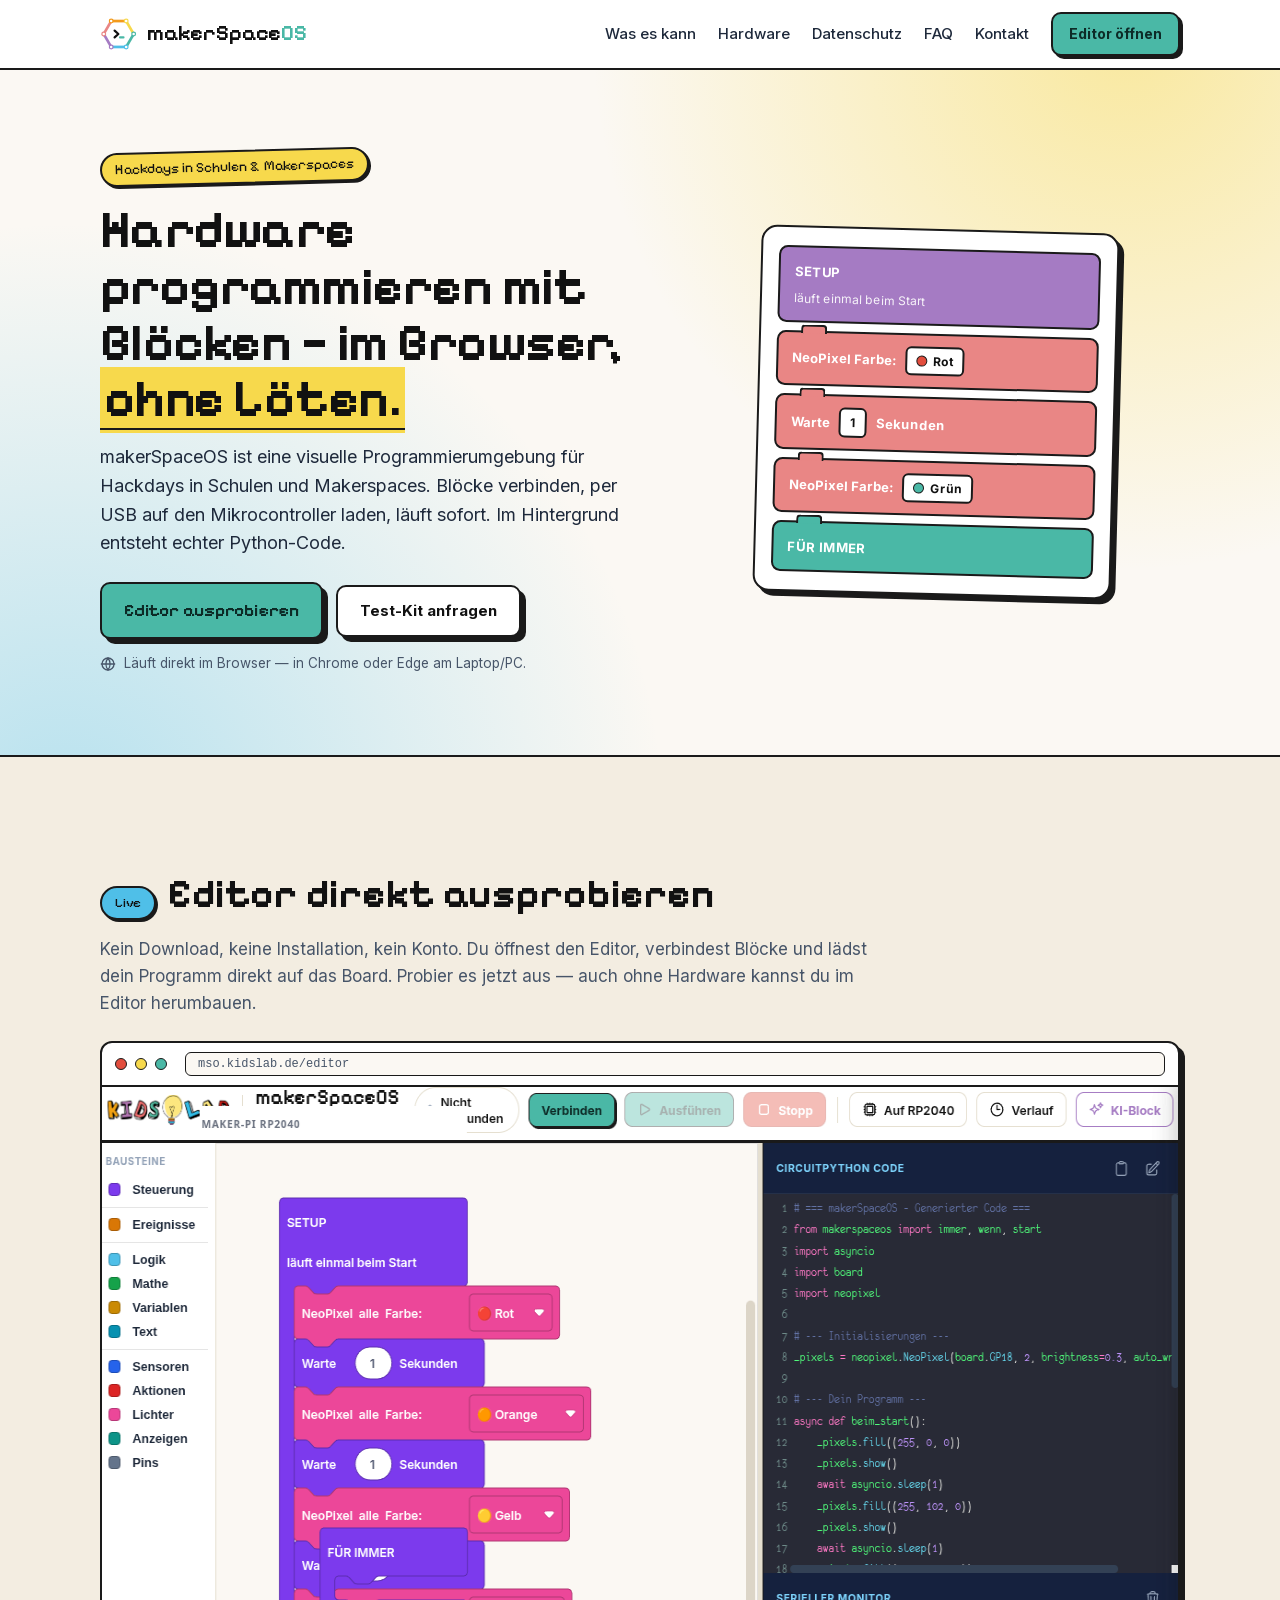
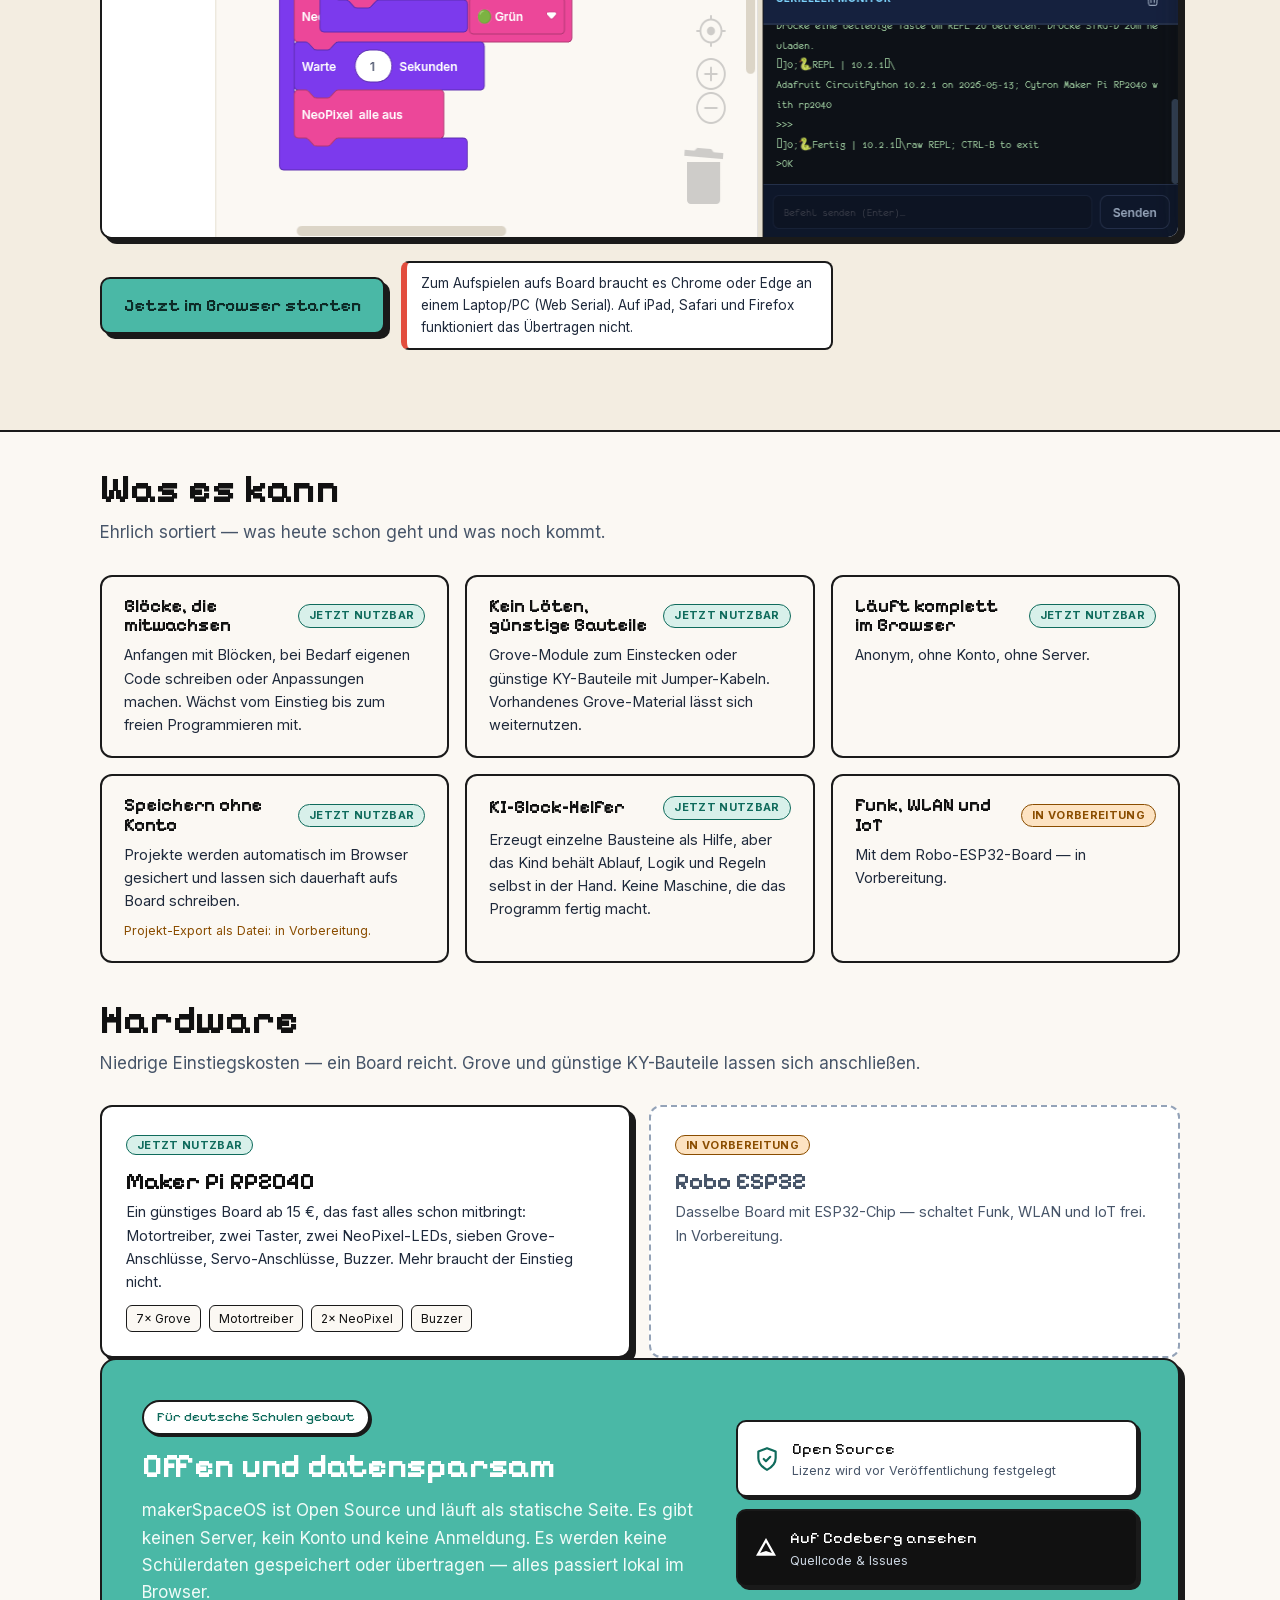
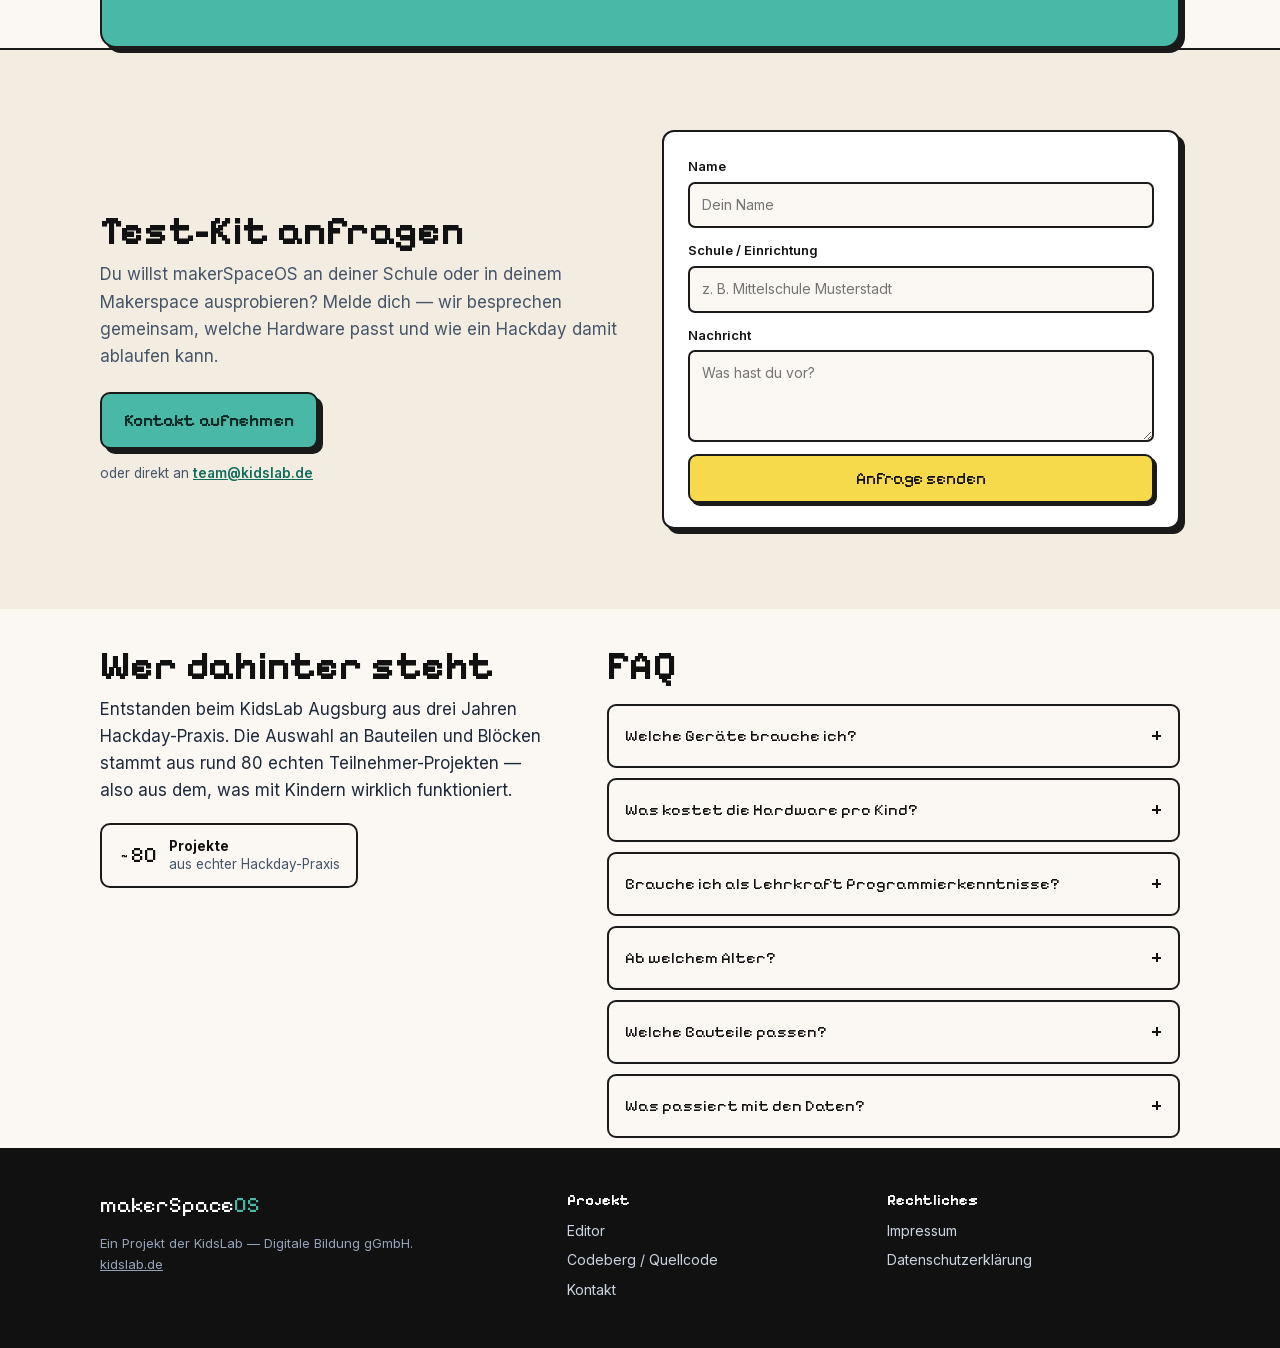
==== commit 94abc17d: "Merge origin/main: neue Landing Page + Docker/Traefik-Deployment übernehmen Eigene i18n-Änderungen a" ====
--- a/index.html
+++ b/index.html
@@ -3,397 +3,497 @@
 <head>
     <meta charset="UTF-8">
     <meta name="viewport" content="width=device-width, initial-scale=1.0">
-    <title>makerSpaceOS – Visual Programming for Maker-Pi RP2040</title>
-    <!-- Fonts -->
-    <link rel="stylesheet" href="makerSpaceOS-Editor/css/fonts.css">
+    <title>makerSpaceOS – Hardware programmieren mit Blöcken, im Browser</title>
+    <meta name="description" content="makerSpaceOS ist eine visuelle Programmierumgebung für Hackdays in Schulen und Makerspaces. Blöcke verbinden, per USB auf den Mikrocontroller laden, läuft sofort. Open Source, ohne Konto, ohne Server – alles lokal im Browser.">
+
+    <!-- Favicons / App-Icons (aus design/) -->
+    <link rel="icon" href="design/svg/favicon.svg" type="image/svg+xml">
+    <link rel="icon" href="design/favicon/favicon-32.png" sizes="32x32" type="image/png">
+    <link rel="icon" href="design/favicon/favicon-16.png" sizes="16x16" type="image/png">
+    <link rel="apple-touch-icon" href="design/favicon/apple-touch-icon.png">
+    <link rel="manifest" href="design/favicon/site.webmanifest">
+    <meta name="theme-color" content="#15171c">
+
     <style>
+        /* ===== Lokale Schriften (kein externer CDN-Request) ===== */
+        @font-face {
+            font-family: 'Inter'; font-style: normal; font-weight: 100 900; font-display: swap;
+            src: url('assets/fonts/inter-latin.woff2') format('woff2');
+            unicode-range: U+0000-00FF, U+0131, U+0152-0153, U+02BB-02BC, U+02C6, U+02DA, U+02DC, U+0304, U+0308, U+0329, U+2000-206F, U+20AC, U+2122, U+2191, U+2193, U+2212, U+2215, U+FEFF, U+FFFD;
+        }
+        @font-face {
+            font-family: 'Inter'; font-style: normal; font-weight: 100 900; font-display: swap;
+            src: url('assets/fonts/inter-latin-ext.woff2') format('woff2');
+            unicode-range: U+0100-02BA, U+02BD-02C5, U+02C7-02CC, U+02CE-02D7, U+02DD-02FF, U+0304, U+0308, U+0329, U+1D00-1DBF, U+1E00-1E9F, U+1EF2-1EFF, U+2020, U+20A0-20AB, U+20AD-20C0, U+2113, U+2C60-2C7F, U+A720-A7FF;
+        }
+        @font-face {
+            font-family: 'Pixelify Sans'; font-style: normal; font-weight: 400 700; font-display: swap;
+            src: url('assets/fonts/pixelify-latin.woff2') format('woff2');
+            unicode-range: U+0000-00FF, U+0131, U+0152-0153, U+02BB-02BC, U+02C6, U+02DA, U+02DC, U+0304, U+0308, U+0329, U+2000-206F, U+20AC, U+2122, U+2191, U+2193, U+2212, U+2215, U+FEFF, U+FFFD;
+        }
+        @font-face {
+            font-family: 'Pixelify Sans'; font-style: normal; font-weight: 400 700; font-display: swap;
+            src: url('assets/fonts/pixelify-latin-ext.woff2') format('woff2');
+            unicode-range: U+0100-02BA, U+02BD-02C5, U+02C7-02CC, U+02CE-02D7, U+02DD-02FF, U+0304, U+0308, U+0329, U+1D00-1DBF, U+1E00-1E9F, U+1EF2-1EFF, U+2020, U+20A0-20AB, U+20AD-20C0, U+2113, U+2C60-2C7F, U+A720-A7FF;
+        }
+
+        /* ===== Marken-Tokens (aus design/STYLEGUIDE.md) ===== */
         :root {
-            --bg: #FBF8F3;
-            --bg-alt: #F3EDE1;
-            --surface: #ffffff;
-            --line: #E5DFD0;
-            --line-strong: #1a1a1a;
-            --text: #111111;
-            --text-muted: #64748b;
-            --brand-orange: #F39A1B;
-            --brand-teal: #4AB8A6;
-            --brand-purple: #A57BC3;
-            --brand-coral: #E98685;
-            --brand-sky: #4FBFE8;
-            --brand-yellow: #F7D94C;
-            --brand-red: #E24D3D;
-            --brand-blue: #2563eb;
-            --accent: #4AB8A6;
-            --font-body: 'Inter', system-ui, sans-serif;
-            --font-display: 'Pixelify Sans', ui-rounded, cursive, system-ui;
-            --radius-md: 12px;
-            --radius-lg: 24px;
-            --shadow: 4px 4px 0px var(--line-strong);
+            --orange: #F39A1B;
+            --yellow: #F7D94C;
+            --teal:   #4AB8A6;
+            --teal-ink: #0d2b27;
+            --teal-deep: #0f6b5c;
+            --sky:    #4FBFE8;
+            --purple: #A57BC3;
+            --coral:  #E98685;
+            --red:    #E24D3D;
+            --ink:    #111111;
+            --line:   #1a1a1a;
+            --paper:  #FBF8F3;
+            --paper-2:#F3EDE1;
+            --surface:#ffffff;
+            --dark:   #15171c;
+            --muted:  #475569;
+            --muted-2:#6b6258;
+            --font-display: 'Pixelify Sans', ui-rounded, 'Marker Felt', cursive, system-ui;
+            --font-body:    'Inter', system-ui, -apple-system, 'Segoe UI', sans-serif;
+            --font-mono:    ui-monospace, 'SF Mono', 'JetBrains Mono', 'Cascadia Code', Menlo, monospace;
+            --maxw: 1120px;
+            --radius: 12px;
+            --radius-lg: 16px;
+            --shadow: 3px 3px 0 var(--line);
+            --shadow-lg: 5px 5px 0 var(--line);
         }
 
         * { box-sizing: border-box; margin: 0; padding: 0; }
-
+        html { scroll-behavior: smooth; }
         body {
             font-family: var(--font-body);
-            background: var(--bg);
-            color: var(--text);
+            background: var(--paper);
+            color: var(--ink);
             line-height: 1.6;
             overflow-x: hidden;
-        }
-
-        h1, h2, h3 {
+            -webkit-font-smoothing: antialiased;
+        }
+        h1, h2, h3 { font-family: var(--font-display); line-height: 1.08; }
+        a { color: inherit; }
+        img { max-width: 100%; display: block; }
+        .accent { color: var(--teal); }
+
+        .container { max-width: var(--maxw); margin: 0 auto; padding: 0 20px; width: 100%; }
+        section { padding: clamp(48px, 7vw, 80px) 0; }
+
+        .eyebrow {
+            display: inline-block;
             font-family: var(--font-display);
-            line-height: 1.1;
-        }
-
-        /* --- Layout --- */
-        .container {
-            max-width: 1100px;
-            margin: 0 auto;
-            padding: 0 24px;
-        }
-
-        section { padding: 80px 0; }
-
-        /* --- Header --- */
+            font-size: 14px;
+            border-radius: 999px;
+            padding: 4px 13px;
+            border: 2px solid var(--line);
+            box-shadow: 2px 2px 0 var(--line);
+        }
+        .h2 { font-size: clamp(28px, 5vw, 40px); margin: clamp(18px, 3vw, 36px) 0 8px; }
+        .lead { font-size: clamp(15px, 2.4vw, 17px); color: var(--muted); }
+
+        /* ===== Badges (Status) ===== */
+        .pill {
+            font-size: 11px; font-weight: 700; letter-spacing: .03em; text-transform: uppercase;
+            border-radius: 999px; padding: 2px 10px; white-space: nowrap; border: 1.5px solid;
+        }
+        .pill-on  { color: var(--teal-deep); background: #d8f0ea; border-color: var(--teal-deep); }
+        .pill-soon{ color: #8a4d00; background: #fde3c2; border-color: #8a4d00; }
+
+        /* ===== Buttons ===== */
+        .btn {
+            display: inline-flex; align-items: center; justify-content: center; gap: 8px;
+            font-family: var(--font-body); font-weight: 700; font-size: 15px; text-decoration: none;
+            padding: 12px 22px; border: 2.5px solid var(--line); border-radius: 10px; cursor: pointer;
+            transition: transform .15s ease, box-shadow .15s ease;
+        }
+        .btn-primary { background: var(--teal); color: var(--teal-ink); box-shadow: var(--shadow-lg); font-family: var(--font-display); font-weight: 600; font-size: 18px; }
+        .btn-ghost   { background: var(--surface); color: var(--ink); box-shadow: var(--shadow-lg); }
+        .btn-primary:hover, .btn-ghost:hover { transform: translate(-2px,-2px); box-shadow: 7px 7px 0 var(--line); }
+        .btn-primary:active, .btn-ghost:active { transform: translate(2px,2px); box-shadow: 1px 1px 0 var(--line); }
+        .btn-sm { padding: 9px 16px; font-size: 14px; box-shadow: var(--shadow); }
+
+        /* ===== Header / Nav ===== */
         header {
-            height: 80px;
-            display: flex;
-            align-items: center;
-            justify-content: space-between;
-            border-bottom: 3px solid var(--line-strong);
-            background: var(--surface);
-            position: sticky;
-            top: 0;
-            z-index: 100;
-        }
-
-        .nav-logo {
-            display: flex;
-            align-items: center;
-            gap: 12px;
-            text-decoration: none;
-            color: inherit;
-        }
-
-        .nav-logo img { height: 32px; width: auto; }
-        .nav-logo span {
-            font-family: var(--font-display);
-            font-size: 24px;
-            font-weight: 600;
-        }
-
-        .nav-links {
-            display: flex;
-            gap: 24px;
-            align-items: center;
-        }
-
-        .nav-links a {
-            text-decoration: none;
-            color: var(--text);
-            font-weight: 600;
-            font-size: 15px;
-            transition: color 0.2s;
-        }
-
-        .nav-links a:hover { color: var(--brand-teal); }
-
-        #lang-select {
-            border: 2px solid var(--line-strong);
-            border-radius: var(--radius-md);
-            background: var(--surface);
-            color: var(--text);
-            font-family: var(--font-body);
-            font-weight: 700;
-            font-size: 14px;
-            padding: 6px 10px;
-            cursor: pointer;
-        }
-
-        /* --- Buttons --- */
-        .btn {
-            display: inline-flex;
-            align-items: center;
-            justify-content: center;
-            padding: 12px 24px;
-            border-radius: var(--radius-md);
-            font-weight: 700;
-            text-decoration: none;
-            cursor: pointer;
-            transition: all 0.2s ease;
-            border: 2px solid var(--line-strong);
-            font-family: var(--font-body);
-        }
-
-        .btn-primary {
-            background: var(--brand-teal);
-            color: #0d2b27;
-            box-shadow: var(--shadow);
-        }
-
-        .btn-primary:hover {
-            transform: translate(-2px, -2px);
-            box-shadow: 6px 6px 0px var(--line-strong);
-        }
-
-        .btn-primary:active {
-            transform: translate(2px, 2px);
-            box-shadow: 2px 2px 0px var(--line-strong);
-        }
-
-        /* --- Hero Section --- */
-        .hero {
-            text-align: center;
-            padding: 120px 0 80px;
-            background: radial-gradient(circle at top right, var(--brand-yellow), transparent 40%),
-                        radial-gradient(circle at bottom left, var(--brand-sky), transparent 40%);
-        }
-
-        .hero h1 {
-            font-size: clamp(48px, 8vw, 82px);
-            margin-bottom: 24px;
-            color: var(--text);
-        }
-
-        .hero p {
-            font-size: clamp(18px, 3vw, 22px);
-            max-width: 700px;
-            margin: 0 auto 40px;
-            color: var(--text-muted);
-        }
-
-        /* --- Features Section --- */
-        .features-grid {
-            display: grid;
-            grid-template-columns: repeat(auto-fit, minmax(300px, 1fr));
-            gap: 32px;
-            margin-top: 48px;
-        }
-
-        .feature-card {
-            background: var(--surface);
-            padding: 32px;
-            border-radius: var(--radius-lg);
-            border: 2px solid var(--line-strong);
-            box-shadow: var(--shadow);
-            transition: transform 0.2s;
-        }
-
-        .feature-card:hover {
-            transform: translateY(-5px);
-        }
-
-        .feature-icon {
-            font-size: 40px;
-            margin-bottom: 16px;
-            display: block;
-        }
-
-        .feature-card h3 {
-            font-size: 24px;
-            margin-bottom: 12px;
-        }
-
-        .feature-card p {
-            color: var(--text-muted);
-        }
-
-        /* --- CTA Section --- */
-        .cta-section {
-            background: var(--brand-purple);
-            color: white;
-            text-align: center;
-            border-top: 3px solid var(--line-strong);
-            border-bottom: 3px solid var(--line-strong);
-        }
-
-        .cta-section h2 {
-            font-size: 42px;
-            margin-bottom: 24px;
-        }
-
-        .cta-section p {
-            font-size: 20px;
-            margin-bottom: 40px;
-            opacity: 0.9;
-        }
-
-        .btn-white {
-            background: white;
-            color: var(--brand-purple);
-            border-color: var(--line-strong);
-        }
-
-        /* --- Footer --- */
-        footer {
-            padding: 40px 0;
-            text-align: center;
-            background: var(--bg-alt);
-            border-top: 1px solid var(--line);
-            color: var(--text-muted);
-            font-size: 14px;
-        }
-
-        /* --- Responsive --- */
-        @media (max-width: 768px) {
-            .nav-links { display: none; }
-            .hero { padding: 60px 0; }
-            section { padding: 60px 0; }
+            height: 70px; display: flex; align-items: center; position: sticky; top: 0; z-index: 100;
+            background: var(--surface); border-bottom: 2.5px solid var(--line);
+        }
+        .nav { display: flex; align-items: center; gap: 16px; width: 100%; }
+        .brand { display: flex; align-items: center; gap: 10px; text-decoration: none; }
+        .brand svg { height: 34px; width: auto; }
+        .brand .word { font-family: var(--font-display); font-size: 22px; font-weight: 600; }
+        .nav-links { display: flex; align-items: center; gap: 22px; margin-left: auto; }
+        .nav-links a.link { font-size: 15px; font-weight: 500; text-decoration: none; color: #1e293b; }
+        .nav-links a.link:hover { color: var(--teal); }
+        .nav-toggle { display: none; }
+        .burger {
+            display: none; margin-left: auto; flex-direction: column; gap: 5px; justify-content: center;
+            width: 44px; height: 44px; border: 2px solid var(--line); border-radius: 9px; background: var(--paper); cursor: pointer;
+        }
+        .burger span { display: block; width: 22px; height: 2.5px; margin: 0 auto; background: var(--ink); border-radius: 2px; transition: .25s; }
+
+        /* ===== Hero ===== */
+        .hero { background:
+            radial-gradient(circle at 88% -5%, rgba(247,217,76,.5), transparent 40%),
+            radial-gradient(circle at 5% 110%, rgba(79,191,232,.4), transparent 42%); }
+        .hero-grid { display: grid; grid-template-columns: 1.05fr .95fr; gap: clamp(28px, 5vw, 52px); align-items: center; }
+        .hero h1 { font-size: clamp(34px, 6vw, 52px); margin: 18px 0 16px; letter-spacing: -.01em; }
+        .hl-mark { background: var(--yellow); box-shadow: 0 -2px 0 var(--line) inset, 0 3px 0 var(--yellow); padding: 0 4px; }
+        .hero p { font-size: clamp(16px, 2.6vw, 18px); color: #1e293b; margin-bottom: 24px; max-width: 56ch; }
+        .hero-cta { display: flex; flex-wrap: wrap; gap: 13px; align-items: center; }
+        .hero-note { display: flex; align-items: center; gap: 8px; margin-top: 14px; font-size: 13.5px; color: var(--muted); }
+
+        /* Block-Stack-Illustration */
+        .blockstack-wrap { display: flex; justify-content: center; }
+        .blockstack { position: relative; width: min(330px, 100%); transform: rotate(1.5deg); }
+        .blockstack-bg { position: absolute; inset: -14px; background: var(--surface); border: 2.5px solid var(--line); border-radius: 16px; box-shadow: var(--shadow-lg); }
+        .blockstack-inner { position: relative; padding: 6px 4px; }
+        .blk { position: relative; border: 2.5px solid var(--line); border-radius: 9px; padding: 11px 14px; margin-top: 8px; color: #fff; }
+        .blk:first-child { margin-top: 0; }
+        .blk .nub { position: absolute; top: -8px; left: 22px; width: 26px; height: 9px; border: 2.5px solid var(--line); border-bottom: none; border-radius: 4px 4px 0 0; }
+        .blk-row { display: flex; align-items: center; gap: 9px; flex-wrap: wrap; }
+        .blk-purple { background: var(--purple); } .blk-purple .nub { background: var(--purple); }
+        .blk-coral  { background: var(--coral); }  .blk-coral .nub  { background: var(--coral); }
+        .blk-teal   { background: var(--teal); }   .blk-teal .nub   { background: var(--teal); }
+        .blk b { font-size: 13px; } .blk small { font-size: 12px; opacity: .92; }
+        .chip { display: inline-flex; align-items: center; gap: 6px; background: #fff; color: var(--ink); border: 2px solid var(--line); border-radius: 6px; padding: 3px 9px; font-size: 12px; font-weight: 700; }
+        .swatch { width: 11px; height: 11px; border-radius: 50%; border: 1.5px solid var(--line); }
+
+        /* ===== Editor-Vorschau ===== */
+        .live { background: var(--paper-2); border-top: 2.5px solid var(--line); border-bottom: 2.5px solid var(--line); }
+        .live-head { display: flex; align-items: baseline; gap: 12px; flex-wrap: wrap; margin-bottom: 12px; }
+        .browser { border: 2.5px solid var(--line); border-radius: 12px; box-shadow: var(--shadow-lg); overflow: hidden; background: #fff; }
+        .browser-bar { display: flex; align-items: center; gap: 8px; padding: 9px 13px; border-bottom: 2px solid var(--line); }
+        .tdot { width: 12px; height: 12px; border-radius: 50%; border: 1.5px solid var(--line); }
+        .browser-url { margin-left: 10px; flex: 1; background: var(--paper); border: 1.5px solid var(--line); border-radius: 6px; padding: 4px 12px; font: 12px var(--font-mono); color: var(--muted); overflow: hidden; white-space: nowrap; text-overflow: ellipsis; }
+        .live-foot { display: flex; flex-wrap: wrap; align-items: center; gap: 16px; margin-top: 22px; }
+        .note-box { display: flex; gap: 10px; max-width: 48ch; background: #fff; border: 2px solid var(--line); border-left: 6px solid var(--red); border-radius: 8px; padding: 10px 14px; font-size: 13.5px; color: #1e293b; }
+
+        /* ===== Karten-Grids ===== */
+        .grid-2 { display: grid; grid-template-columns: repeat(auto-fit, minmax(280px, 1fr)); gap: 16px; }
+        .card { background: var(--paper); border: 2px solid var(--line); border-radius: 12px; padding: 20px 22px; }
+        .card-head { display: flex; align-items: center; gap: 10px; margin-bottom: 8px; }
+        .card-head h3 { font-size: 18px; margin: 0; }
+        .card-head .pill { margin-left: auto; }
+        .card p { font-size: 14.5px; color: #1e293b; }
+        .card .soon-note { font-size: 12.5px; color: #8a4d00; margin-top: 8px; }
+
+
+        /* Hardware */
+        .hw { display: grid; grid-template-columns: 1fr 1fr; gap: 18px; }
+        .hw-card { position: relative; background: var(--surface); border: 2.5px solid var(--line); border-radius: 12px; padding: 24px; box-shadow: var(--shadow-lg); }
+        .hw-card.soon { border-style: dashed; border-color: #94a3b8; box-shadow: none; }
+        .hw-card h3 { font-size: clamp(20px, 3vw, 24px); margin: 12px 0 6px; }
+        .hw-card.soon h3, .hw-card.soon p { color: var(--muted); }
+        .hw-card p { font-size: 14.5px; color: #1e293b; margin-bottom: 12px; }
+        .tags { display: flex; flex-wrap: wrap; gap: 8px; }
+        .tag { font-size: 12px; background: var(--paper); border: 1.5px solid var(--line); border-radius: 6px; padding: 3px 9px; }
+
+        /* Open / Datensparsam */
+        .open-box { position: relative; background: var(--teal); color: #fff; border: 2.5px solid var(--line); border-radius: 16px; box-shadow: var(--shadow-lg); padding: clamp(24px, 4vw, 40px); }
+        .open-grid { display: grid; grid-template-columns: 1.4fr 1fr; gap: 32px; align-items: center; }
+        .open-box h2 { color: #fff; font-size: clamp(26px, 4vw, 34px); margin: 14px 0 12px; }
+        .open-box .lead { color: #f0fbf8; }
+        .open-cards { display: flex; flex-direction: column; gap: 12px; }
+        .open-card { background: #fff; color: var(--ink); border: 2.5px solid var(--line); border-radius: 10px; padding: 14px 16px; box-shadow: var(--shadow); display: flex; align-items: center; gap: 12px; text-decoration: none; }
+        .open-card.dark { background: var(--ink); color: #fff; }
+        .open-card .t { font-family: var(--font-display); font-size: 16px; }
+        .open-card .s { font-size: 12.5px; color: var(--muted); }
+        .open-card.dark .s { color: #cbd5e1; }
+
+        /* Kontakt */
+        .contact-grid { display: grid; grid-template-columns: 1fr 1fr; gap: clamp(28px, 5vw, 44px); align-items: center; }
+        .form-box { background: var(--surface); border: 2.5px solid var(--line); border-radius: 12px; padding: 24px; box-shadow: var(--shadow-lg); }
+        .field { display: flex; flex-direction: column; gap: 5px; margin-bottom: 12px; }
+        .field label { font-size: 13px; font-weight: 600; }
+        .field input, .field textarea { width: 100%; padding: 10px 12px; border: 2px solid var(--line); border-radius: 7px; font: inherit; font-size: 14px; background: var(--paper); resize: vertical; }
+        .form-box button { width: 100%; background: var(--yellow); color: var(--ink); font-family: var(--font-display); font-size: 17px; border: 2.5px solid var(--line); border-radius: 9px; box-shadow: var(--shadow); padding: 12px; cursor: pointer; }
+        .form-box button:hover { transform: translate(-1px,-1px); box-shadow: 4px 4px 0 var(--line); }
+
+        /* About + FAQ */
+        .about-grid { display: grid; grid-template-columns: 1fr 1.25fr; gap: clamp(28px, 5vw, 48px); align-items: start; }
+        .stat { display: inline-flex; align-items: center; gap: 12px; background: var(--paper); border: 2px solid var(--line); border-radius: 10px; padding: 12px 16px; }
+        .stat .big { font-family: var(--font-display); color: var(--ink); }
+        details { background: var(--paper); border: 2px solid var(--line); border-radius: 9px; margin-bottom: 10px; }
+        summary { cursor: pointer; list-style: none; padding: 14px 16px; font-family: var(--font-display); font-size: 16px; display: flex; align-items: center; justify-content: space-between; gap: 12px; }
+        summary::-webkit-details-marker { display: none; }
+        summary .plus { font-size: 20px; transition: transform .2s; }
+        details[open] summary .plus { transform: rotate(45deg); }
+        details .answer { padding: 0 16px 16px; font-size: 14.5px; color: #1e293b; line-height: 1.55; }
+
+        /* Footer */
+        footer { background: var(--ink); color: #cbd5e1; padding: 40px 0; }
+        .footer-grid { display: grid; grid-template-columns: 1.5fr 1fr 1fr; gap: 28px; }
+        .footer-grid .word { font-family: var(--font-display); font-size: 22px; color: #fff; }
+        .footer-col h4 { font-family: var(--font-display); font-weight: 600; font-size: 15px; color: #fff; margin-bottom: 8px; }
+        .footer-col a { display: block; color: #cbd5e1; text-decoration: none; font-size: 14px; margin-bottom: 7px; }
+        .footer-col a:hover { color: #fff; }
+        .footer-grid p { font-size: 13px; color: #94a3b8; margin-top: 10px; line-height: 1.6; }
+
+        ::selection { background: var(--yellow); color: var(--ink); }
+
+        /* ===== Responsive ===== */
+        @media (max-width: 860px) {
+            .hero-grid, .open-grid, .contact-grid, .about-grid { grid-template-columns: 1fr; }
+            .hw { grid-template-columns: 1fr; }
+            .footer-grid { grid-template-columns: 1fr 1fr; }
+            .blockstack-wrap { order: -1; margin-bottom: 8px; }
+            .open-grid { gap: 24px; }
+        }
+        @media (max-width: 640px) {
+            .footer-grid { grid-template-columns: 1fr; }
+            .burger { display: flex; }
+            .nav-links {
+                position: absolute; top: 70px; left: 0; right: 0; flex-direction: column; gap: 0; margin: 0;
+                background: var(--surface); border-bottom: 2.5px solid var(--line);
+                max-height: 0; overflow: hidden; transition: max-height .3s ease;
+            }
+            .nav-toggle:checked ~ .nav-links { max-height: 460px; }
+            .nav-links a.link { width: 100%; padding: 15px 20px; border-top: 1px solid #E5DFD0; }
+            .nav-links a.btn { margin: 14px 20px; }
+            .nav-toggle:checked ~ .burger span:nth-child(1) { transform: translateY(7.5px) rotate(45deg); }
+            .nav-toggle:checked ~ .burger span:nth-child(2) { opacity: 0; }
+            .nav-toggle:checked ~ .burger span:nth-child(3) { transform: translateY(-7.5px) rotate(-45deg); }
         }
     </style>
 </head>
-<body>
-
+<body id="top">
+
+    <!-- ===================== HEADER ===================== -->
     <header>
-        <div class="container" style="display: flex; justify-content: space-between; align-items: center; width: 100%;">
-            <a href="#" class="nav-logo">
-                <img src="makerSpaceOS-Editor/assets/kids-lab-logo-breit.png" alt="KidsLab">
-                <span>makerSpaceOS</span>
+        <div class="container nav">
+            <a href="#top" class="brand" aria-label="makerSpaceOS Startseite">
+                <svg xmlns="http://www.w3.org/2000/svg" viewBox="0 0 110 100" fill="none" aria-hidden="true">
+                    <g stroke-width="8" stroke-linecap="butt">
+                        <line x1="37.5" y1="11.9" x2="72.5" y2="11.9" stroke="#F39A1B"/><line x1="79.25" y1="15.797" x2="96.75" y2="46.103" stroke="#F7D94C"/><line x1="96.75" y1="53.897" x2="79.25" y2="84.203" stroke="#4AB8A6"/><line x1="72.5" y1="88.1" x2="37.5" y2="88.1" stroke="#4FBFE8"/><line x1="30.75" y1="84.203" x2="13.25" y2="53.897" stroke="#A57BC3"/><line x1="13.25" y1="46.103" x2="30.75" y2="15.797" stroke="#E98685"/>
+                    </g>
+                    <g fill="none" stroke-width="3.6">
+                        <circle cx="33" cy="11.9" r="5.5" stroke="#F39A1B"/><circle cx="77" cy="11.9" r="5.5" stroke="#F7D94C"/><circle cx="99" cy="50" r="5.5" stroke="#4AB8A6"/><circle cx="77" cy="88.1" r="5.5" stroke="#4FBFE8"/><circle cx="33" cy="88.1" r="5.5" stroke="#A57BC3"/><circle cx="11" cy="50" r="5.5" stroke="#E98685"/>
+                    </g>
+                    <polyline points="43,40 54,50 43,60" fill="none" stroke="#111111" stroke-width="6.5" stroke-linecap="round" stroke-linejoin="round"/>
+                    <line x1="59" y1="60" x2="69" y2="60" stroke="#4AB8A6" stroke-width="6.5" stroke-linecap="round"/>
+                </svg>
+                <span class="word">makerSpace<span class="accent">OS</span></span>
             </a>
-            <div style="display: flex; align-items: center; gap: 16px;">
-                <nav class="nav-links">
-                    <a href="#features" id="nav-features">Features</a>
-                    <a href="#about" id="nav-about">Über uns</a>
-                    <a href="makerSpaceOS-Editor/index.html" class="btn btn-primary" id="nav-editor-btn">Editor öffnen</a>
-                </nav>
-                <select id="lang-select" title="Sprache wählen">
-                    <option value="de">DE</option>
-                    <option value="en">EN</option>
-                </select>
-            </div>
+            <input type="checkbox" id="nav-toggle" class="nav-toggle">
+            <label for="nav-toggle" class="burger" aria-label="Menü"><span></span><span></span><span></span></label>
+            <nav class="nav-links">
+                <a href="#kann" class="link">Was es kann</a>
+                <a href="#hardware" class="link">Hardware</a>
+                <a href="#offen" class="link">Datenschutz</a>
+                <a href="#faq" class="link">FAQ</a>
+                <a href="#kontakt" class="link">Kontakt</a>
+                <a href="/editor/" class="btn btn-sm" style="background:var(--teal);color:var(--teal-ink);">Editor öffnen</a>
+            </nav>
         </div>
     </header>
 
-    <section class="hero">
-        <div class="container">
-            <h1 id="hero-h1">Code visuell,<br>Ergebnisse real.</h1>
-            <p id="hero-p">Die intuitive Blockly-Umgebung für den Cytron Maker-Pi RP2040. Lerne Programmieren durch Experimentieren – ohne Syntaxfehler.</p>
-            <a href="makerSpaceOS-Editor/index.html" class="btn btn-primary" style="font-size: 20px; padding: 16px 32px;" id="hero-cta">Jetzt loslegen →</a>
-        </div>
-    </section>
-
-    <section id="features" class="container">
-        <h2 style="text-align: center; font-size: 42px; margin-bottom: 48px;" id="features-h2">Warum makerSpaceOS?</h2>
-        <div class="features-grid">
-            <div class="feature-card">
-                <span class="feature-icon">🧩</span>
-                <h3 id="feature1-h3">Visuelles Coding</h3>
-                <p id="feature1-p">Kein Tippen, kein Suchen nach Klammern. Baue Logik einfach per Drag-and-Drop mit farbigen Blöcken zusammen.</p>
-            </div>
-            <div class="feature-card">
-                <span class="feature-icon">⚡</span>
-                <h3 id="feature2-h3">Echtzeit-Ausführung</h3>
-                <p id="feature2-p">Dank Web Serial API wird dein Code direkt auf den Maker-Pi RP2040 geladen und ausgeführt. Sofortiges Feedback!</p>
-            </div>
-            <div class="feature-card">
-                <span class="feature-icon">🤖</span>
-                <h3 id="feature3-h3">KI-Unterstützung</h3>
-                <p id="feature3-p">Hast du eine Idee, weißt aber nicht, welcher Block passt? Unser KI-Generator hilft dir beim Erstellen komplexer Logiken.</p>
-            </div>
-            <div class="feature-card">
-                <span class="feature-icon">🎓</span>
-                <h3 id="feature4-h3">Bildungsorientiert</h3>
-                <p id="feature4-p">Speziell für Schulen und Maker-Spaces entwickelt. Einfache Sprache, klare Strukturen und maximale Motivation.</p>
-            </div>
-        </div>
-    </section>
-
-    <section class="cta-section">
-        <div class="container">
-            <h2 id="cta-h2">Bereit für dein erstes Projekt?</h2>
-            <p id="cta-p">Verbinde dein Board und beginne heute damit, die Welt der Elektronik zu entdecken.</p>
-            <a href="makerSpaceOS-Editor/index.html" class="btn btn-white" style="font-size: 20px; padding: 16px 32px;" id="cta-btn">Zum Editor springen</a>
-        </div>
-    </section>
-
+    <main>
+        <!-- ===================== HERO ===================== -->
+        <section class="hero">
+            <div class="container hero-grid">
+                <div>
+                    <span class="eyebrow" style="background:var(--yellow); transform:rotate(-1.5deg);">Hackdays in Schulen &amp; Makerspaces</span>
+                    <h1>Hardware programmieren mit Blöcken — im Browser, <span class="hl-mark">ohne Löten.</span></h1>
+                    <p>makerSpaceOS ist eine visuelle Programmierumgebung für Hackdays in Schulen und Makerspaces. Blöcke verbinden, per USB auf den Mikrocontroller laden, läuft sofort. Im Hintergrund entsteht echter Python-Code.</p>
+                    <div class="hero-cta">
+                        <a href="/editor/" class="btn btn-primary">Editor ausprobieren</a>
+                        <a href="#kontakt" class="btn btn-ghost">Test-Kit anfragen</a>
+                    </div>
+                    <div class="hero-note">
+                        <svg width="16" height="16" viewBox="0 0 24 24" fill="none" stroke="currentColor" stroke-width="2" stroke-linecap="round" stroke-linejoin="round"><circle cx="12" cy="12" r="9"/><path d="M2 12h20M12 3a15 15 0 0 1 0 18M12 3a15 15 0 0 0 0 18"/></svg>
+                        Läuft direkt im Browser — in Chrome oder Edge am Laptop/PC.
+                    </div>
+                </div>
+                <div class="blockstack-wrap">
+                    <div class="blockstack">
+                        <div class="blockstack-bg"></div>
+                        <div class="blockstack-inner">
+                            <div class="blk blk-purple"><b>SETUP</b><br><small>läuft einmal beim Start</small></div>
+                            <div class="blk blk-coral"><span class="nub"></span><div class="blk-row"><b>NeoPixel Farbe:</b> <span class="chip"><span class="swatch" style="background:var(--red);"></span>Rot</span></div></div>
+                            <div class="blk blk-coral"><span class="nub"></span><div class="blk-row"><b>Warte</b> <span class="chip">1</span> <b>Sekunden</b></div></div>
+                            <div class="blk blk-coral"><span class="nub"></span><div class="blk-row"><b>NeoPixel Farbe:</b> <span class="chip"><span class="swatch" style="background:var(--teal);"></span>Grün</span></div></div>
+                            <div class="blk blk-teal"><span class="nub"></span><b style="letter-spacing:.03em;">FÜR IMMER</b></div>
+                        </div>
+                    </div>
+                </div>
+            </div>
+        </section>
+
+        <!-- ===================== EDITOR-VORSCHAU ===================== -->
+        <section class="live">
+            <div class="container">
+                <div class="live-head">
+                    <span class="eyebrow" style="background:var(--sky);">Live</span>
+                    <h2 class="h2">Editor direkt ausprobieren</h2>
+                </div>
+                <p class="lead" style="max-width:70ch; margin-bottom:24px;">Kein Download, keine Installation, kein Konto. Du öffnest den Editor, verbindest Blöcke und lädst dein Programm direkt auf das Board. Probier es jetzt aus — auch ohne Hardware kannst du im Editor herumbauen.</p>
+                <div class="browser">
+                    <div class="browser-bar">
+                        <span class="tdot" style="background:var(--red);"></span><span class="tdot" style="background:var(--yellow);"></span><span class="tdot" style="background:var(--teal);"></span>
+                        <span class="browser-url">mso.kidslab.de/editor</span>
+                    </div>
+                    <a href="/editor/" aria-label="Editor öffnen">
+                        <img src="assets/img/editor-preview.png" alt="makerSpaceOS Editor: Blöcke links, generierter Python-Code rechts" width="1168" height="750" loading="lazy">
+                    </a>
+                </div>
+                <div class="live-foot">
+                    <a href="/editor/" class="btn btn-primary">Jetzt im Browser starten</a>
+                    <div class="note-box">Zum Aufspielen aufs Board braucht es Chrome oder Edge an einem Laptop/PC (Web&nbsp;Serial). Auf iPad, Safari und Firefox funktioniert das Übertragen nicht.</div>
+                </div>
+            </div>
+        </section>
+
+        <!-- ===================== WAS ES KANN ===================== -->
+        <section id="kann" class="container">
+            <h2 class="h2">Was es kann</h2>
+            <p class="lead" style="margin-bottom:28px;">Ehrlich sortiert — was heute schon geht und was noch kommt.</p>
+            <div class="grid-2">
+                <div class="card">
+                    <div class="card-head"><h3>Blöcke, die mitwachsen</h3><span class="pill pill-on">Jetzt nutzbar</span></div>
+                    <p>Anfangen mit Blöcken, bei Bedarf eigenen Code schreiben oder Anpassungen machen. Wächst vom Einstieg bis zum freien Programmieren mit.</p>
+                </div>
+                <div class="card">
+                    <div class="card-head"><h3>Kein Löten, günstige Bauteile</h3><span class="pill pill-on">Jetzt nutzbar</span></div>
+                    <p>Grove-Module zum Einstecken oder günstige KY-Bauteile mit Jumper-Kabeln. Vorhandenes Grove-Material lässt sich weiternutzen.</p>
+                </div>
+                <div class="card">
+                    <div class="card-head"><h3>Läuft komplett im Browser</h3><span class="pill pill-on">Jetzt nutzbar</span></div>
+                    <p>Anonym, ohne Konto, ohne Server.</p>
+                </div>
+                <div class="card">
+                    <div class="card-head"><h3>Speichern ohne Konto</h3><span class="pill pill-on">Jetzt nutzbar</span></div>
+                    <p>Projekte werden automatisch im Browser gesichert und lassen sich dauerhaft aufs Board schreiben.</p>
+                    <p class="soon-note">Projekt-Export als Datei: in Vorbereitung.</p>
+                </div>
+                <div class="card">
+                    <div class="card-head"><h3>KI-Block-Helfer</h3><span class="pill pill-on">Jetzt nutzbar</span></div>
+                    <p>Erzeugt einzelne Bausteine als Hilfe, aber das Kind behält Ablauf, Logik und Regeln selbst in der Hand. Keine Maschine, die das Programm fertig macht.</p>
+                </div>
+                <div class="card">
+                    <div class="card-head"><h3>Funk, WLAN und IoT</h3><span class="pill pill-soon">In Vorbereitung</span></div>
+                    <p>Mit dem Robo-ESP32-Board — in Vorbereitung.</p>
+                </div>
+            </div>
+        </section>
+
+        <!-- ===================== HARDWARE ===================== -->
+        <section id="hardware" class="container" style="padding-top:0;">
+            <h2 class="h2">Hardware</h2>
+            <p class="lead" style="margin-bottom:28px;">Niedrige Einstiegskosten — ein Board reicht. Grove und günstige KY-Bauteile lassen sich anschließen.</p>
+            <div class="hw">
+                <div class="hw-card">
+                    <span class="pill pill-on">Jetzt nutzbar</span>
+                    <h3>Maker Pi RP2040</h3>
+                    <p>Ein günstiges Board ab 15 €, das fast alles schon mitbringt: Motortreiber, zwei Taster, zwei NeoPixel-LEDs, sieben Grove-Anschlüsse, Servo-Anschlüsse, Buzzer. Mehr braucht der Einstieg nicht.</p>
+                    <div class="tags"><span class="tag">7× Grove</span><span class="tag">Motortreiber</span><span class="tag">2× NeoPixel</span><span class="tag">Buzzer</span></div>
+                </div>
+                <div class="hw-card soon">
+                    <span class="pill pill-soon">In Vorbereitung</span>
+                    <h3>Robo ESP32</h3>
+                    <p>Dasselbe Board mit ESP32-Chip — schaltet Funk, WLAN und IoT frei. In Vorbereitung.</p>
+                </div>
+            </div>
+        </section>
+
+        <!-- ===================== OFFEN & DATENSPARSAM ===================== -->
+        <section id="offen" class="container">
+            <div class="open-box">
+                <div class="open-grid">
+                    <div>
+                        <span class="eyebrow" style="background:#fff; color:var(--teal-deep);">Für deutsche Schulen gebaut</span>
+                        <h2>Offen und datensparsam</h2>
+                        <p class="lead">makerSpaceOS ist Open Source und läuft als statische Seite. Es gibt keinen Server, kein Konto und keine Anmeldung. Es werden keine Schülerdaten gespeichert oder übertragen — alles passiert lokal im Browser.</p>
+                    </div>
+                    <div class="open-cards">
+                        <div class="open-card">
+                            <svg width="26" height="26" viewBox="0 0 24 24" fill="none" stroke="#0f6b5c" stroke-width="2" stroke-linecap="round" stroke-linejoin="round"><path d="M12 2 4 5v6c0 5 3.5 8.5 8 11 4.5-2.5 8-6 8-11V5l-8-3Z"/><path d="m9 12 2 2 4-4"/></svg>
+                            <div><div class="t">Open Source</div><div class="s">Lizenz wird vor Veröffentlichung festgelegt</div></div>
+                        </div>
+                        <a class="open-card dark" href="https://codeberg.org/KidsLab/makerSpaceOS" target="_blank" rel="noopener">
+                            <svg width="24" height="24" viewBox="0 0 24 24" fill="#fff"><path d="M12 2 2 19.7h20L12 2Zm0 4.6 5.9 10.3-5.9-2-5.9 2L12 6.6Z"/></svg>
+                            <div><div class="t">Auf Codeberg ansehen</div><div class="s">Quellcode &amp; Issues</div></div>
+                        </a>
+                    </div>
+                </div>
+            </div>
+        </section>
+
+        <!-- ===================== TEST-KIT / KONTAKT ===================== -->
+        <section id="kontakt" class="live" style="border-bottom:none;">
+            <div class="container contact-grid">
+                <div>
+                    <h2 class="h2">Test-Kit anfragen</h2>
+                    <p class="lead" style="max-width:48ch; margin-bottom:22px;">Du willst makerSpaceOS an deiner Schule oder in deinem Makerspace ausprobieren? Melde dich — wir besprechen gemeinsam, welche Hardware passt und wie ein Hackday damit ablaufen kann.</p>
+                    <a href="mailto:team@kidslab.de?subject=Test-Kit%20makerSpaceOS" class="btn btn-primary">Kontakt aufnehmen</a>
+                    <p style="font-size:13.5px; color:var(--muted); margin-top:14px;">oder direkt an <a href="mailto:team@kidslab.de" style="color:var(--teal-deep); font-weight:600;">team@kidslab.de</a></p>
+                </div>
+                <form class="form-box" onsubmit="return sendContact(this)">
+                    <div class="field"><label for="f-name">Name</label><input id="f-name" name="name" type="text" placeholder="Dein Name"></div>
+                    <div class="field"><label for="f-org">Schule / Einrichtung</label><input id="f-org" name="org" type="text" placeholder="z. B. Mittelschule Musterstadt"></div>
+                    <div class="field"><label for="f-msg">Nachricht</label><textarea id="f-msg" name="msg" rows="3" placeholder="Was hast du vor?"></textarea></div>
+                    <button type="submit">Anfrage senden</button>
+                </form>
+            </div>
+        </section>
+
+        <!-- ===================== WER DAHINTER STEHT + FAQ ===================== -->
+        <section id="faq" class="container">
+            <div class="about-grid">
+                <div>
+                    <h2 class="h2">Wer dahinter steht</h2>
+                    <p class="lead" style="margin-bottom:18px; color:#1e293b;">Entstanden beim KidsLab Augsburg aus drei Jahren Hackday-Praxis. Die Auswahl an Bauteilen und Blöcken stammt aus rund 80 echten Teilnehmer-Projekten — also aus dem, was mit Kindern wirklich funktioniert.</p>
+                    <div class="stat"><span class="big" style="font-size:22px;">~80</span><div style="font-size:13.5px; color:var(--muted); line-height:1.4;"><strong style="color:var(--ink);">Projekte</strong><br>aus echter Hackday-Praxis</div></div>
+                </div>
+                <div>
+                    <h2 class="h2" style="margin-bottom:16px;">FAQ</h2>
+                    <details><summary>Welche Geräte brauche ich?<span class="plus">+</span></summary><div class="answer">Laptop oder PC mit Chrome oder Edge. Kein iPad — siehe Geräte-Hinweis.</div></details>
+                    <details><summary>Was kostet die Hardware pro Kind?<span class="plus">+</span></summary><div class="answer">Board ab 15 €, dazu wenige günstige Bauteile.</div></details>
+                    <details><summary>Brauche ich als Lehrkraft Programmierkenntnisse?<span class="plus">+</span></summary><div class="answer">Nein.</div></details>
+                    <details><summary>Ab welchem Alter?<span class="plus">+</span></summary><div class="answer">Ab ca. 9 Jahren.</div></details>
+                    <details><summary>Welche Bauteile passen?<span class="plus">+</span></summary><div class="answer">Die meisten gängigen Grove-Sensoren und günstige KY-Module. Hinweis: die Ports liefern 3,3 V, nicht jedes 5-V-Modul läuft automatisch.</div></details>
+                    <details><summary>Was passiert mit den Daten?<span class="plus">+</span></summary><div class="answer">Nichts verlässt den Browser. Kein Konto, kein Server.</div></details>
+                </div>
+            </div>
+        </section>
+    </main>
+
+    <!-- ===================== FOOTER ===================== -->
     <footer>
-        <div class="container">
-            <p id="footer-p">&copy; 2026 KidsLab & MakeYourSchool. Erstellt für die nächste Generation von Erfindern.</p>
+        <div class="container footer-grid">
+            <div>
+                <span class="word">makerSpace<span class="accent">OS</span></span>
+                <p>Ein Projekt der KidsLab — Digitale Bildung gGmbH.<br><a href="https://kidslab.de" target="_blank" rel="noopener" style="color:#94a3b8;">kidslab.de</a></p>
+            </div>
+            <div class="footer-col">
+                <h4>Projekt</h4>
+                <a href="/editor/">Editor</a>
+                <a href="https://codeberg.org/KidsLab/makerSpaceOS" target="_blank" rel="noopener">Codeberg / Quellcode</a>
+                <a href="mailto:team@kidslab.de">Kontakt</a>
+            </div>
+            <div class="footer-col">
+                <h4>Rechtliches</h4>
+                <a href="https://kidslab.de/impressum/" target="_blank" rel="noopener">Impressum</a>
+                <a href="https://kidslab.de/datenschutz/" target="_blank" rel="noopener">Datenschutzerklärung</a>
+            </div>
         </div>
     </footer>
 
     <script>
-    (function () {
-        var STORAGE_KEY = 'makerspaceos.lang';
-
-        var translations = {
-            de: {
-                'nav-features': 'Features',
-                'nav-about': 'Über uns',
-                'nav-editor-btn': 'Editor öffnen',
-                'hero-h1': 'Code visuell,<br>Ergebnisse real.',
-                'hero-p': 'Die intuitive Blockly-Umgebung für den Cytron Maker-Pi RP2040. Lerne Programmieren durch Experimentieren – ohne Syntaxfehler.',
-                'hero-cta': 'Jetzt loslegen →',
-                'features-h2': 'Warum makerSpaceOS?',
-                'feature1-h3': 'Visuelles Coding',
-                'feature1-p': 'Kein Tippen, kein Suchen nach Klammern. Baue Logik einfach per Drag-and-Drop mit farbigen Blöcken zusammen.',
-                'feature2-h3': 'Echtzeit-Ausführung',
-                'feature2-p': 'Dank Web Serial API wird dein Code direkt auf den Maker-Pi RP2040 geladen und ausgeführt. Sofortiges Feedback!',
-                'feature3-h3': 'KI-Unterstützung',
-                'feature3-p': 'Hast du eine Idee, weißt aber nicht, welcher Block passt? Unser KI-Generator hilft dir beim Erstellen komplexer Logiken.',
-                'feature4-h3': 'Bildungsorientiert',
-                'feature4-p': 'Speziell für Schulen und Maker-Spaces entwickelt. Einfache Sprache, klare Strukturen und maximale Motivation.',
-                'cta-h2': 'Bereit für dein erstes Projekt?',
-                'cta-p': 'Verbinde dein Board und beginne heute damit, die Welt der Elektronik zu entdecken.',
-                'cta-btn': 'Zum Editor springen',
-                'footer-p': '&copy; 2026 KidsLab &amp; MakeYourSchool. Erstellt für die nächste Generation von Erfindern.'
-            },
-            en: {
-                'nav-features': 'Features',
-                'nav-about': 'About us',
-                'nav-editor-btn': 'Open editor',
-                'hero-h1': 'Code visually,<br>results for real.',
-                'hero-p': 'The intuitive Blockly environment for the Cytron Maker-Pi RP2040. Learn to code through experimentation – no syntax errors.',
-                'hero-cta': 'Get started →',
-                'features-h2': 'Why makerSpaceOS?',
-                'feature1-h3': 'Visual coding',
-                'feature1-p': 'No typing, no hunting for brackets. Build logic simply by dragging and dropping colorful blocks.',
-                'feature2-h3': 'Real-time execution',
-                'feature2-p': 'Thanks to the Web Serial API, your code loads onto the Maker-Pi RP2040 and runs instantly. Immediate feedback!',
-                'feature3-h3': 'AI assistance',
-                'feature3-p': "Got an idea but don't know which block fits? Our AI generator helps you build complex logic.",
-                'feature4-h3': 'Education-focused',
-                'feature4-p': 'Designed specifically for schools and makerspaces. Simple language, clear structure, maximum motivation.',
-                'cta-h2': 'Ready for your first project?',
-                'cta-p': 'Connect your board and start exploring the world of electronics today.',
-                'cta-btn': 'Jump to the editor',
-                'footer-p': '&copy; 2026 KidsLab &amp; MakeYourSchool. Built for the next generation of inventors.'
-            }
-        };
-
-        function detectLang() {
-            try {
-                var stored = localStorage.getItem(STORAGE_KEY);
-                if (stored === 'de' || stored === 'en') return stored;
-            } catch (e) { /* localStorage evtl. nicht verfügbar */ }
-            var nav = ((navigator.language || navigator.userLanguage || 'de') + '').toLowerCase();
-            return nav.indexOf('de') === 0 ? 'de' : 'en';
-        }
-
-        function applyLang(lang) {
-            document.documentElement.lang = lang;
-            var dict = translations[lang];
-            for (var id in dict) {
-                var el = document.getElementById(id);
-                if (el) el.innerHTML = dict[id];
-            }
-            var sel = document.getElementById('lang-select');
-            if (sel) sel.value = lang;
-        }
-
-        function setLang(lang) {
-            if (lang !== 'de' && lang !== 'en') return;
-            try { localStorage.setItem(STORAGE_KEY, lang); } catch (e) { /* ignorieren */ }
-            applyLang(lang);
-        }
-
-        document.addEventListener('DOMContentLoaded', function () {
-            applyLang(detectLang());
-            var sel = document.getElementById('lang-select');
-            if (sel) sel.addEventListener('change', function () { setLang(sel.value); });
-        });
-    })();
+        function sendContact(form) {
+            var name = form.name.value.trim();
+            var org  = form.org.value.trim();
+            var msg  = form.msg.value.trim();
+            var body = 'Name: ' + name + '\n' + 'Schule / Einrichtung: ' + org + '\n\n' + msg;
+            window.location.href = 'mailto:team@kidslab.de?subject=' +
+                encodeURIComponent('Test-Kit makerSpaceOS') +
+                '&body=' + encodeURIComponent(body);
+            return false;
+        }
     </script>
 
 </body>
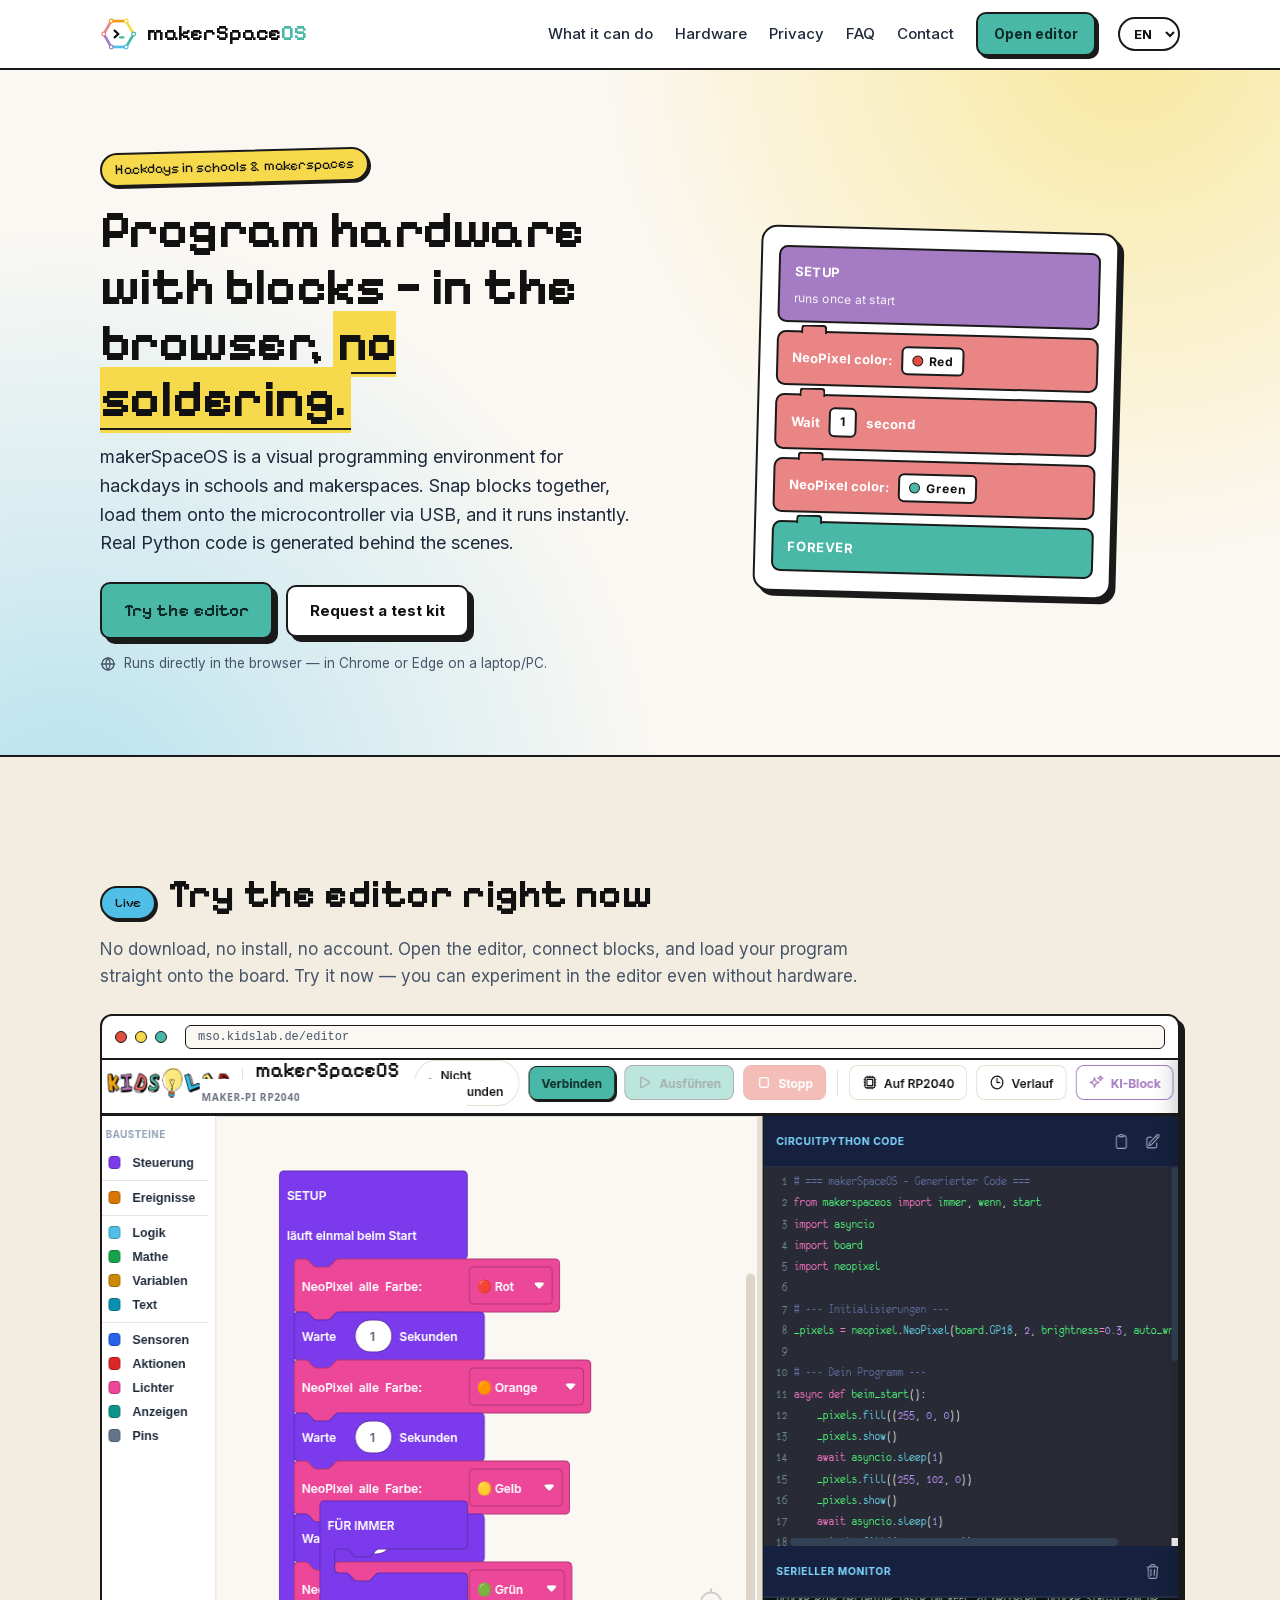
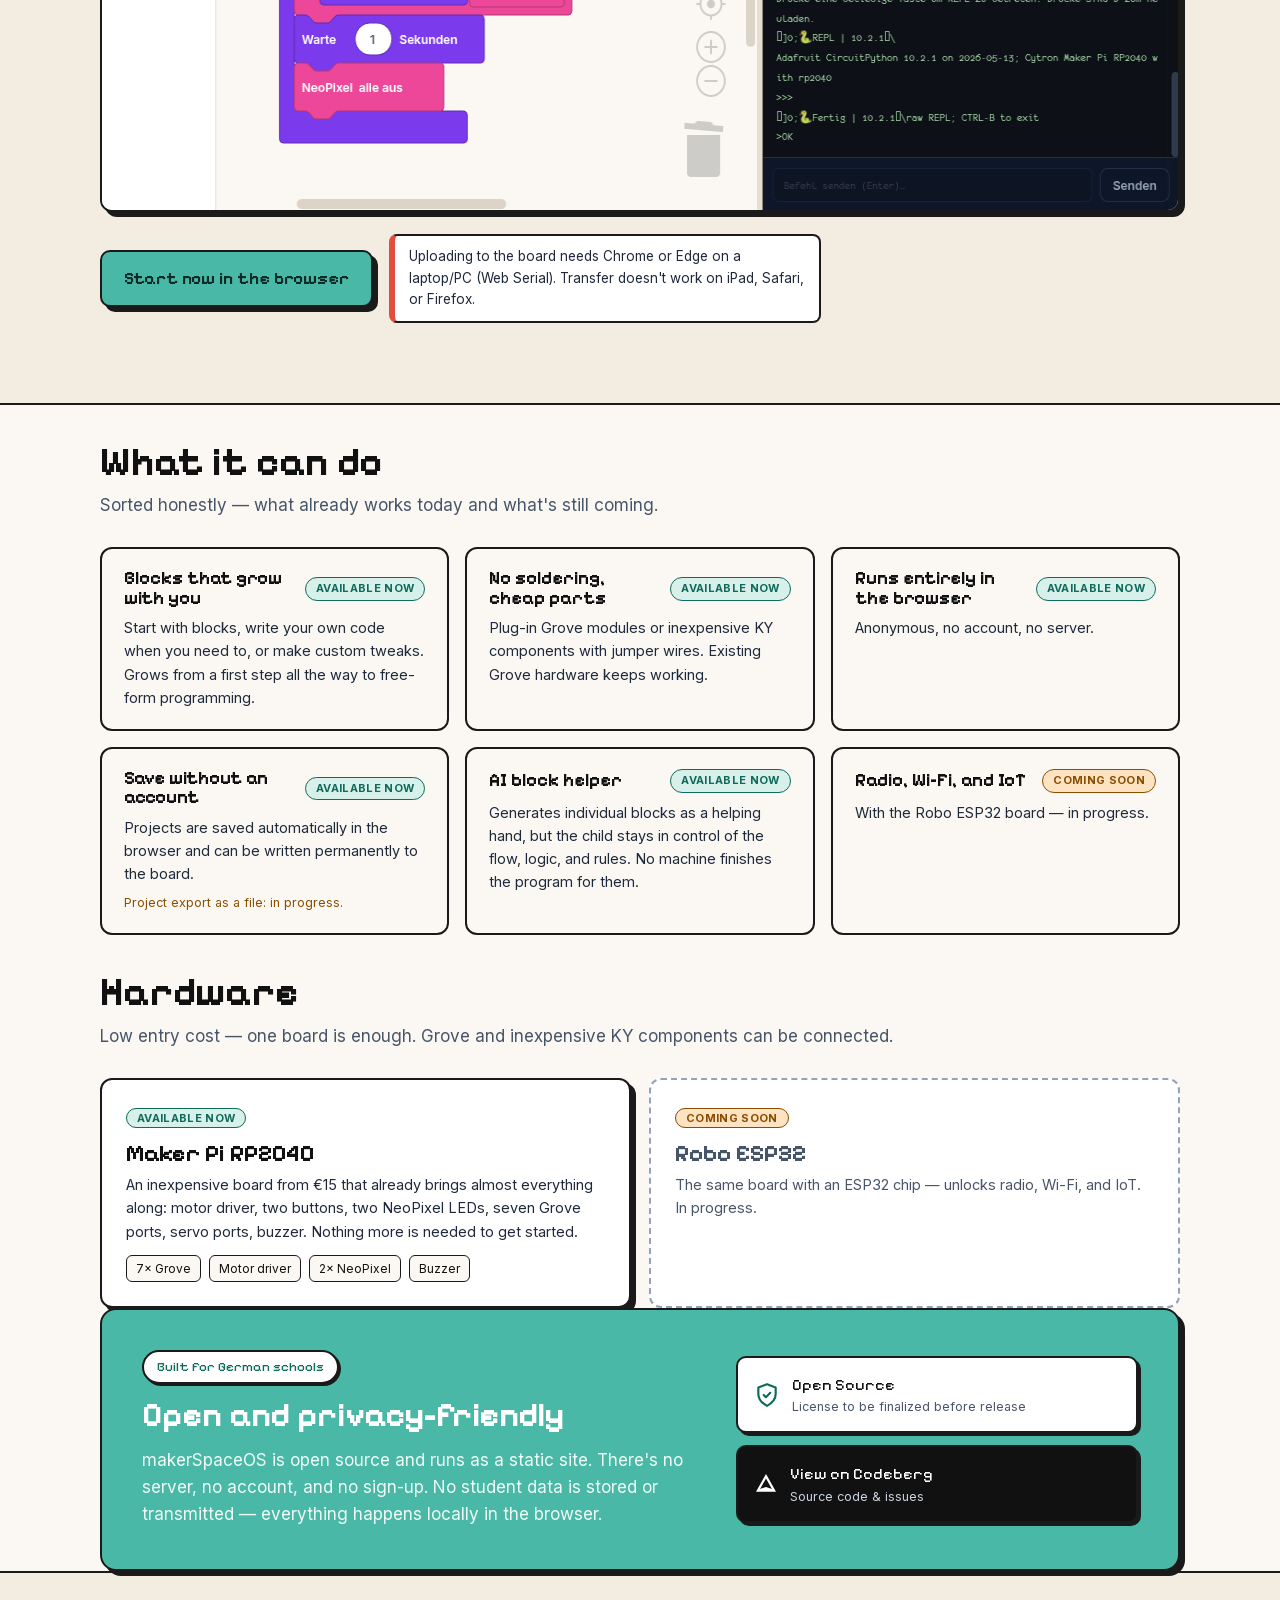
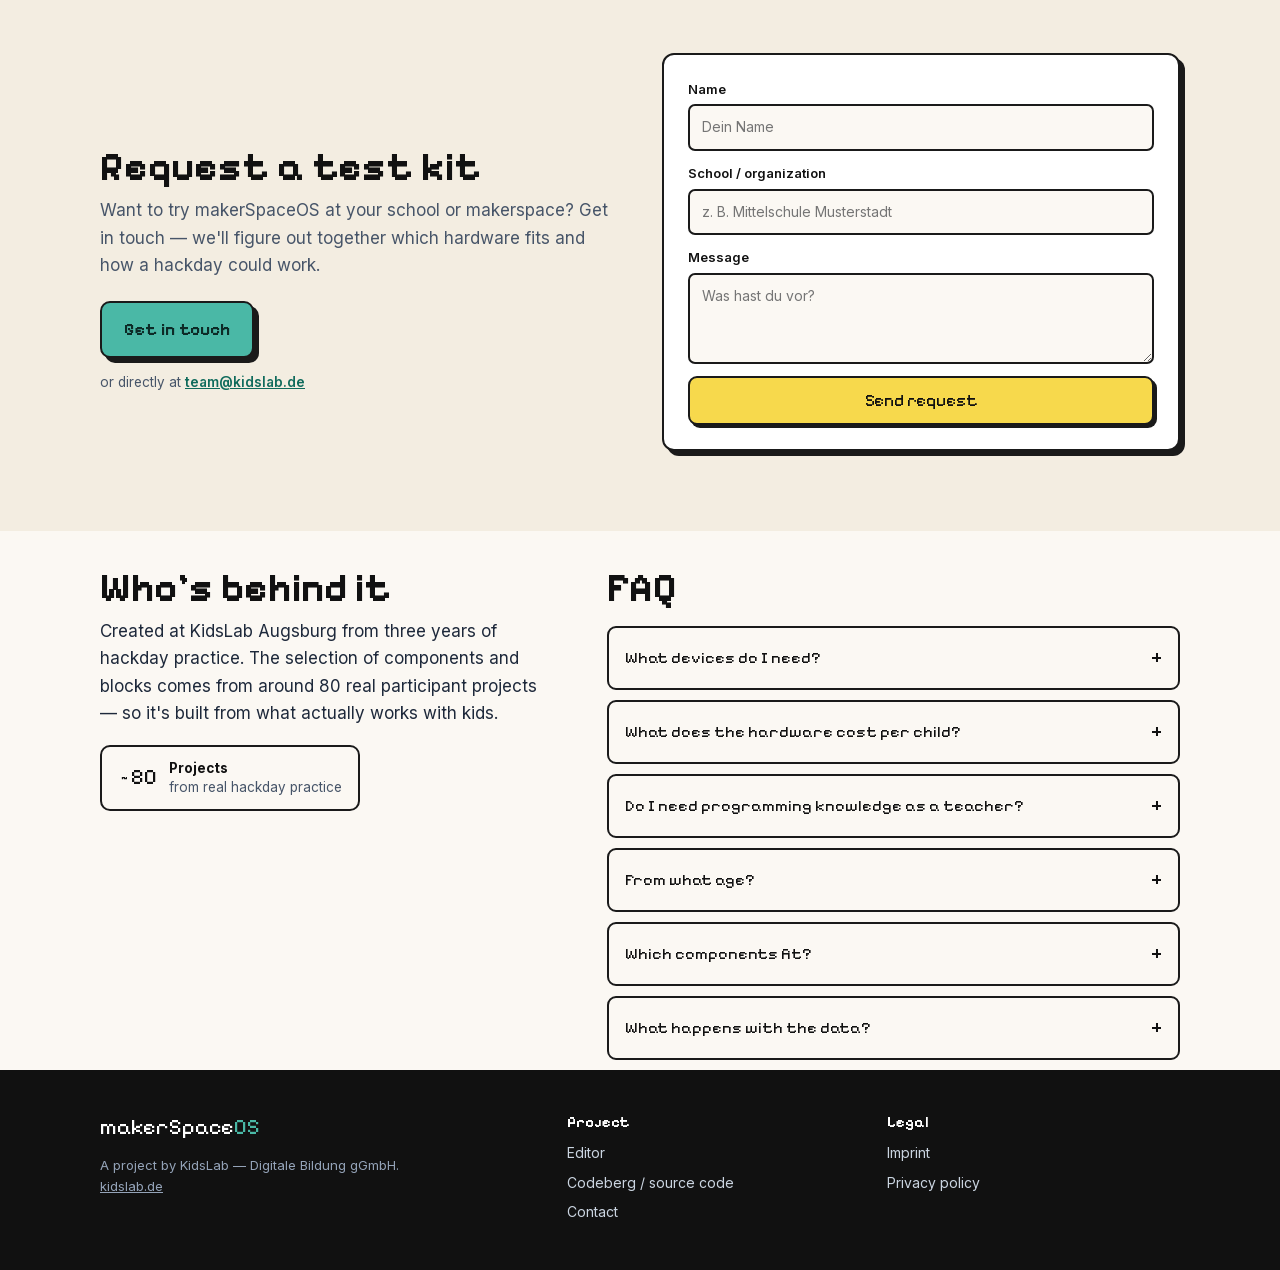
==== commit aed3b753: "Startseite zweisprachig (DE/EN) mit Browser-Spracherkennung Auf der neuen, inhaltsreichen Landing Pa" ====
--- a/index.html
+++ b/index.html
@@ -117,6 +117,11 @@
         .btn-primary:active, .btn-ghost:active { transform: translate(2px,2px); box-shadow: 1px 1px 0 var(--line); }
         .btn-sm { padding: 9px 16px; font-size: 14px; box-shadow: var(--shadow); }
 
+        #lang-select {
+            border: 2px solid var(--line); border-radius: 999px; background: var(--surface); color: var(--ink);
+            font-family: var(--font-body); font-weight: 700; font-size: 13px; padding: 6px 10px; cursor: pointer;
+        }
+
         /* ===== Header / Nav ===== */
         header {
             height: 70px; display: flex; align-items: center; position: sticky; top: 0; z-index: 100;
@@ -266,7 +271,7 @@
     <!-- ===================== HEADER ===================== -->
     <header>
         <div class="container nav">
-            <a href="#top" class="brand" aria-label="makerSpaceOS Startseite">
+            <a href="#top" class="brand" aria-label="makerSpaceOS Startseite" id="brand-link">
                 <svg xmlns="http://www.w3.org/2000/svg" viewBox="0 0 110 100" fill="none" aria-hidden="true">
                     <g stroke-width="8" stroke-linecap="butt">
                         <line x1="37.5" y1="11.9" x2="72.5" y2="11.9" stroke="#F39A1B"/><line x1="79.25" y1="15.797" x2="96.75" y2="46.103" stroke="#F7D94C"/><line x1="96.75" y1="53.897" x2="79.25" y2="84.203" stroke="#4AB8A6"/><line x1="72.5" y1="88.1" x2="37.5" y2="88.1" stroke="#4FBFE8"/><line x1="30.75" y1="84.203" x2="13.25" y2="53.897" stroke="#A57BC3"/><line x1="13.25" y1="46.103" x2="30.75" y2="15.797" stroke="#E98685"/>
@@ -280,14 +285,18 @@
                 <span class="word">makerSpace<span class="accent">OS</span></span>
             </a>
             <input type="checkbox" id="nav-toggle" class="nav-toggle">
-            <label for="nav-toggle" class="burger" aria-label="Menü"><span></span><span></span><span></span></label>
+            <label for="nav-toggle" class="burger" aria-label="Menü" id="burger-label"><span></span><span></span><span></span></label>
             <nav class="nav-links">
-                <a href="#kann" class="link">Was es kann</a>
-                <a href="#hardware" class="link">Hardware</a>
-                <a href="#offen" class="link">Datenschutz</a>
-                <a href="#faq" class="link">FAQ</a>
-                <a href="#kontakt" class="link">Kontakt</a>
-                <a href="/editor/" class="btn btn-sm" style="background:var(--teal);color:var(--teal-ink);">Editor öffnen</a>
+                <a href="#kann" class="link" id="nav-kann">Was es kann</a>
+                <a href="#hardware" class="link" id="nav-hardware">Hardware</a>
+                <a href="#offen" class="link" id="nav-offen">Datenschutz</a>
+                <a href="#faq" class="link" id="nav-faq">FAQ</a>
+                <a href="#kontakt" class="link" id="nav-kontakt">Kontakt</a>
+                <a href="/editor/" class="btn btn-sm" style="background:var(--teal);color:var(--teal-ink);" id="nav-editor-btn">Editor öffnen</a>
+                <select id="lang-select" title="Sprache wählen">
+                    <option value="de">DE</option>
+                    <option value="en">EN</option>
+                </select>
             </nav>
         </div>
     </header>
@@ -297,27 +306,27 @@
         <section class="hero">
             <div class="container hero-grid">
                 <div>
-                    <span class="eyebrow" style="background:var(--yellow); transform:rotate(-1.5deg);">Hackdays in Schulen &amp; Makerspaces</span>
-                    <h1>Hardware programmieren mit Blöcken — im Browser, <span class="hl-mark">ohne Löten.</span></h1>
-                    <p>makerSpaceOS ist eine visuelle Programmierumgebung für Hackdays in Schulen und Makerspaces. Blöcke verbinden, per USB auf den Mikrocontroller laden, läuft sofort. Im Hintergrund entsteht echter Python-Code.</p>
+                    <span class="eyebrow" style="background:var(--yellow); transform:rotate(-1.5deg);" id="hero-eyebrow">Hackdays in Schulen &amp; Makerspaces</span>
+                    <h1 id="hero-h1">Hardware programmieren mit Blöcken — im Browser, <span class="hl-mark">ohne Löten.</span></h1>
+                    <p id="hero-p">makerSpaceOS ist eine visuelle Programmierumgebung für Hackdays in Schulen und Makerspaces. Blöcke verbinden, per USB auf den Mikrocontroller laden, läuft sofort. Im Hintergrund entsteht echter Python-Code.</p>
                     <div class="hero-cta">
-                        <a href="/editor/" class="btn btn-primary">Editor ausprobieren</a>
-                        <a href="#kontakt" class="btn btn-ghost">Test-Kit anfragen</a>
+                        <a href="/editor/" class="btn btn-primary" id="hero-cta-primary">Editor ausprobieren</a>
+                        <a href="#kontakt" class="btn btn-ghost" id="hero-cta-ghost">Test-Kit anfragen</a>
                     </div>
                     <div class="hero-note">
                         <svg width="16" height="16" viewBox="0 0 24 24" fill="none" stroke="currentColor" stroke-width="2" stroke-linecap="round" stroke-linejoin="round"><circle cx="12" cy="12" r="9"/><path d="M2 12h20M12 3a15 15 0 0 1 0 18M12 3a15 15 0 0 0 0 18"/></svg>
-                        Läuft direkt im Browser — in Chrome oder Edge am Laptop/PC.
+                        <span id="hero-note-text">Läuft direkt im Browser — in Chrome oder Edge am Laptop/PC.</span>
                     </div>
                 </div>
                 <div class="blockstack-wrap">
                     <div class="blockstack">
                         <div class="blockstack-bg"></div>
                         <div class="blockstack-inner">
-                            <div class="blk blk-purple"><b>SETUP</b><br><small>läuft einmal beim Start</small></div>
-                            <div class="blk blk-coral"><span class="nub"></span><div class="blk-row"><b>NeoPixel Farbe:</b> <span class="chip"><span class="swatch" style="background:var(--red);"></span>Rot</span></div></div>
-                            <div class="blk blk-coral"><span class="nub"></span><div class="blk-row"><b>Warte</b> <span class="chip">1</span> <b>Sekunden</b></div></div>
-                            <div class="blk blk-coral"><span class="nub"></span><div class="blk-row"><b>NeoPixel Farbe:</b> <span class="chip"><span class="swatch" style="background:var(--teal);"></span>Grün</span></div></div>
-                            <div class="blk blk-teal"><span class="nub"></span><b style="letter-spacing:.03em;">FÜR IMMER</b></div>
+                            <div class="blk blk-purple" id="blk-setup"><b>SETUP</b><br><small>läuft einmal beim Start</small></div>
+                            <div class="blk blk-coral"><span class="nub"></span><div class="blk-row" id="blk-color1"><b>NeoPixel Farbe:</b> <span class="chip"><span class="swatch" style="background:var(--red);"></span>Rot</span></div></div>
+                            <div class="blk blk-coral"><span class="nub"></span><div class="blk-row" id="blk-wait"><b>Warte</b> <span class="chip">1</span> <b>Sekunden</b></div></div>
+                            <div class="blk blk-coral"><span class="nub"></span><div class="blk-row" id="blk-color2"><b>NeoPixel Farbe:</b> <span class="chip"><span class="swatch" style="background:var(--teal);"></span>Grün</span></div></div>
+                            <div class="blk blk-teal"><span class="nub"></span><b style="letter-spacing:.03em;" id="blk-forever">FÜR IMMER</b></div>
                         </div>
                     </div>
                 </div>
@@ -328,74 +337,74 @@
         <section class="live">
             <div class="container">
                 <div class="live-head">
-                    <span class="eyebrow" style="background:var(--sky);">Live</span>
-                    <h2 class="h2">Editor direkt ausprobieren</h2>
-                </div>
-                <p class="lead" style="max-width:70ch; margin-bottom:24px;">Kein Download, keine Installation, kein Konto. Du öffnest den Editor, verbindest Blöcke und lädst dein Programm direkt auf das Board. Probier es jetzt aus — auch ohne Hardware kannst du im Editor herumbauen.</p>
+                    <span class="eyebrow" style="background:var(--sky);" id="live-eyebrow">Live</span>
+                    <h2 class="h2" id="live-h2">Editor direkt ausprobieren</h2>
+                </div>
+                <p class="lead" style="max-width:70ch; margin-bottom:24px;" id="live-p">Kein Download, keine Installation, kein Konto. Du öffnest den Editor, verbindest Blöcke und lädst dein Programm direkt auf das Board. Probier es jetzt aus — auch ohne Hardware kannst du im Editor herumbauen.</p>
                 <div class="browser">
                     <div class="browser-bar">
                         <span class="tdot" style="background:var(--red);"></span><span class="tdot" style="background:var(--yellow);"></span><span class="tdot" style="background:var(--teal);"></span>
                         <span class="browser-url">mso.kidslab.de/editor</span>
                     </div>
-                    <a href="/editor/" aria-label="Editor öffnen">
-                        <img src="assets/img/editor-preview.png" alt="makerSpaceOS Editor: Blöcke links, generierter Python-Code rechts" width="1168" height="750" loading="lazy">
+                    <a href="/editor/" aria-label="Editor öffnen" id="live-editor-link">
+                        <img src="assets/img/editor-preview.png" alt="makerSpaceOS Editor: Blöcke links, generierter Python-Code rechts" width="1168" height="750" loading="lazy" id="editor-preview-img">
                     </a>
                 </div>
                 <div class="live-foot">
-                    <a href="/editor/" class="btn btn-primary">Jetzt im Browser starten</a>
-                    <div class="note-box">Zum Aufspielen aufs Board braucht es Chrome oder Edge an einem Laptop/PC (Web&nbsp;Serial). Auf iPad, Safari und Firefox funktioniert das Übertragen nicht.</div>
+                    <a href="/editor/" class="btn btn-primary" id="live-cta">Jetzt im Browser starten</a>
+                    <div class="note-box" id="live-note">Zum Aufspielen aufs Board braucht es Chrome oder Edge an einem Laptop/PC (Web&nbsp;Serial). Auf iPad, Safari und Firefox funktioniert das Übertragen nicht.</div>
                 </div>
             </div>
         </section>
 
         <!-- ===================== WAS ES KANN ===================== -->
         <section id="kann" class="container">
-            <h2 class="h2">Was es kann</h2>
-            <p class="lead" style="margin-bottom:28px;">Ehrlich sortiert — was heute schon geht und was noch kommt.</p>
+            <h2 class="h2" id="kann-h2">Was es kann</h2>
+            <p class="lead" style="margin-bottom:28px;" id="kann-p">Ehrlich sortiert — was heute schon geht und was noch kommt.</p>
             <div class="grid-2">
                 <div class="card">
-                    <div class="card-head"><h3>Blöcke, die mitwachsen</h3><span class="pill pill-on">Jetzt nutzbar</span></div>
-                    <p>Anfangen mit Blöcken, bei Bedarf eigenen Code schreiben oder Anpassungen machen. Wächst vom Einstieg bis zum freien Programmieren mit.</p>
+                    <div class="card-head"><h3 id="card1-h3">Blöcke, die mitwachsen</h3><span class="pill pill-on">Jetzt nutzbar</span></div>
+                    <p id="card1-p">Anfangen mit Blöcken, bei Bedarf eigenen Code schreiben oder Anpassungen machen. Wächst vom Einstieg bis zum freien Programmieren mit.</p>
                 </div>
                 <div class="card">
-                    <div class="card-head"><h3>Kein Löten, günstige Bauteile</h3><span class="pill pill-on">Jetzt nutzbar</span></div>
-                    <p>Grove-Module zum Einstecken oder günstige KY-Bauteile mit Jumper-Kabeln. Vorhandenes Grove-Material lässt sich weiternutzen.</p>
+                    <div class="card-head"><h3 id="card2-h3">Kein Löten, günstige Bauteile</h3><span class="pill pill-on">Jetzt nutzbar</span></div>
+                    <p id="card2-p">Grove-Module zum Einstecken oder günstige KY-Bauteile mit Jumper-Kabeln. Vorhandenes Grove-Material lässt sich weiternutzen.</p>
                 </div>
                 <div class="card">
-                    <div class="card-head"><h3>Läuft komplett im Browser</h3><span class="pill pill-on">Jetzt nutzbar</span></div>
-                    <p>Anonym, ohne Konto, ohne Server.</p>
+                    <div class="card-head"><h3 id="card3-h3">Läuft komplett im Browser</h3><span class="pill pill-on">Jetzt nutzbar</span></div>
+                    <p id="card3-p">Anonym, ohne Konto, ohne Server.</p>
                 </div>
                 <div class="card">
-                    <div class="card-head"><h3>Speichern ohne Konto</h3><span class="pill pill-on">Jetzt nutzbar</span></div>
-                    <p>Projekte werden automatisch im Browser gesichert und lassen sich dauerhaft aufs Board schreiben.</p>
-                    <p class="soon-note">Projekt-Export als Datei: in Vorbereitung.</p>
+                    <div class="card-head"><h3 id="card4-h3">Speichern ohne Konto</h3><span class="pill pill-on">Jetzt nutzbar</span></div>
+                    <p id="card4-p">Projekte werden automatisch im Browser gesichert und lassen sich dauerhaft aufs Board schreiben.</p>
+                    <p class="soon-note" id="card4-soon">Projekt-Export als Datei: in Vorbereitung.</p>
                 </div>
                 <div class="card">
-                    <div class="card-head"><h3>KI-Block-Helfer</h3><span class="pill pill-on">Jetzt nutzbar</span></div>
-                    <p>Erzeugt einzelne Bausteine als Hilfe, aber das Kind behält Ablauf, Logik und Regeln selbst in der Hand. Keine Maschine, die das Programm fertig macht.</p>
+                    <div class="card-head"><h3 id="card5-h3">KI-Block-Helfer</h3><span class="pill pill-on">Jetzt nutzbar</span></div>
+                    <p id="card5-p">Erzeugt einzelne Bausteine als Hilfe, aber das Kind behält Ablauf, Logik und Regeln selbst in der Hand. Keine Maschine, die das Programm fertig macht.</p>
                 </div>
                 <div class="card">
-                    <div class="card-head"><h3>Funk, WLAN und IoT</h3><span class="pill pill-soon">In Vorbereitung</span></div>
-                    <p>Mit dem Robo-ESP32-Board — in Vorbereitung.</p>
+                    <div class="card-head"><h3 id="card6-h3">Funk, WLAN und IoT</h3><span class="pill pill-soon">In Vorbereitung</span></div>
+                    <p id="card6-p">Mit dem Robo-ESP32-Board — in Vorbereitung.</p>
                 </div>
             </div>
         </section>
 
         <!-- ===================== HARDWARE ===================== -->
         <section id="hardware" class="container" style="padding-top:0;">
-            <h2 class="h2">Hardware</h2>
-            <p class="lead" style="margin-bottom:28px;">Niedrige Einstiegskosten — ein Board reicht. Grove und günstige KY-Bauteile lassen sich anschließen.</p>
+            <h2 class="h2" id="hw-h2">Hardware</h2>
+            <p class="lead" style="margin-bottom:28px;" id="hw-p">Niedrige Einstiegskosten — ein Board reicht. Grove und günstige KY-Bauteile lassen sich anschließen.</p>
             <div class="hw">
                 <div class="hw-card">
                     <span class="pill pill-on">Jetzt nutzbar</span>
                     <h3>Maker Pi RP2040</h3>
-                    <p>Ein günstiges Board ab 15 €, das fast alles schon mitbringt: Motortreiber, zwei Taster, zwei NeoPixel-LEDs, sieben Grove-Anschlüsse, Servo-Anschlüsse, Buzzer. Mehr braucht der Einstieg nicht.</p>
-                    <div class="tags"><span class="tag">7× Grove</span><span class="tag">Motortreiber</span><span class="tag">2× NeoPixel</span><span class="tag">Buzzer</span></div>
+                    <p id="hw1-p">Ein günstiges Board ab 15 €, das fast alles schon mitbringt: Motortreiber, zwei Taster, zwei NeoPixel-LEDs, sieben Grove-Anschlüsse, Servo-Anschlüsse, Buzzer. Mehr braucht der Einstieg nicht.</p>
+                    <div class="tags"><span class="tag" id="hw1-tag1">7× Grove</span><span class="tag" id="hw1-tag2">Motortreiber</span><span class="tag">2× NeoPixel</span><span class="tag">Buzzer</span></div>
                 </div>
                 <div class="hw-card soon">
                     <span class="pill pill-soon">In Vorbereitung</span>
                     <h3>Robo ESP32</h3>
-                    <p>Dasselbe Board mit ESP32-Chip — schaltet Funk, WLAN und IoT frei. In Vorbereitung.</p>
+                    <p id="hw2-p">Dasselbe Board mit ESP32-Chip — schaltet Funk, WLAN und IoT frei. In Vorbereitung.</p>
                 </div>
             </div>
         </section>
@@ -405,18 +414,18 @@
             <div class="open-box">
                 <div class="open-grid">
                     <div>
-                        <span class="eyebrow" style="background:#fff; color:var(--teal-deep);">Für deutsche Schulen gebaut</span>
-                        <h2>Offen und datensparsam</h2>
-                        <p class="lead">makerSpaceOS ist Open Source und läuft als statische Seite. Es gibt keinen Server, kein Konto und keine Anmeldung. Es werden keine Schülerdaten gespeichert oder übertragen — alles passiert lokal im Browser.</p>
+                        <span class="eyebrow" style="background:#fff; color:var(--teal-deep);" id="offen-eyebrow">Für deutsche Schulen gebaut</span>
+                        <h2 id="offen-h2">Offen und datensparsam</h2>
+                        <p class="lead" id="offen-p">makerSpaceOS ist Open Source und läuft als statische Seite. Es gibt keinen Server, kein Konto und keine Anmeldung. Es werden keine Schülerdaten gespeichert oder übertragen — alles passiert lokal im Browser.</p>
                     </div>
                     <div class="open-cards">
                         <div class="open-card">
                             <svg width="26" height="26" viewBox="0 0 24 24" fill="none" stroke="#0f6b5c" stroke-width="2" stroke-linecap="round" stroke-linejoin="round"><path d="M12 2 4 5v6c0 5 3.5 8.5 8 11 4.5-2.5 8-6 8-11V5l-8-3Z"/><path d="m9 12 2 2 4-4"/></svg>
-                            <div><div class="t">Open Source</div><div class="s">Lizenz wird vor Veröffentlichung festgelegt</div></div>
+                            <div><div class="t" id="oc1-t">Open Source</div><div class="s" id="oc1-s">Lizenz wird vor Veröffentlichung festgelegt</div></div>
                         </div>
                         <a class="open-card dark" href="https://codeberg.org/KidsLab/makerSpaceOS" target="_blank" rel="noopener">
                             <svg width="24" height="24" viewBox="0 0 24 24" fill="#fff"><path d="M12 2 2 19.7h20L12 2Zm0 4.6 5.9 10.3-5.9-2-5.9 2L12 6.6Z"/></svg>
-                            <div><div class="t">Auf Codeberg ansehen</div><div class="s">Quellcode &amp; Issues</div></div>
+                            <div><div class="t" id="oc2-t">Auf Codeberg ansehen</div><div class="s" id="oc2-s">Quellcode &amp; Issues</div></div>
                         </a>
                     </div>
                 </div>
@@ -427,16 +436,16 @@
         <section id="kontakt" class="live" style="border-bottom:none;">
             <div class="container contact-grid">
                 <div>
-                    <h2 class="h2">Test-Kit anfragen</h2>
-                    <p class="lead" style="max-width:48ch; margin-bottom:22px;">Du willst makerSpaceOS an deiner Schule oder in deinem Makerspace ausprobieren? Melde dich — wir besprechen gemeinsam, welche Hardware passt und wie ein Hackday damit ablaufen kann.</p>
-                    <a href="mailto:team@kidslab.de?subject=Test-Kit%20makerSpaceOS" class="btn btn-primary">Kontakt aufnehmen</a>
-                    <p style="font-size:13.5px; color:var(--muted); margin-top:14px;">oder direkt an <a href="mailto:team@kidslab.de" style="color:var(--teal-deep); font-weight:600;">team@kidslab.de</a></p>
+                    <h2 class="h2" id="kontakt-h2">Test-Kit anfragen</h2>
+                    <p class="lead" style="max-width:48ch; margin-bottom:22px;" id="kontakt-p">Du willst makerSpaceOS an deiner Schule oder in deinem Makerspace ausprobieren? Melde dich — wir besprechen gemeinsam, welche Hardware passt und wie ein Hackday damit ablaufen kann.</p>
+                    <a href="mailto:team@kidslab.de?subject=Test-Kit%20makerSpaceOS" class="btn btn-primary" id="kontakt-cta">Kontakt aufnehmen</a>
+                    <p style="font-size:13.5px; color:var(--muted); margin-top:14px;" id="kontakt-alt">oder direkt an <a href="mailto:team@kidslab.de" style="color:var(--teal-deep); font-weight:600;">team@kidslab.de</a></p>
                 </div>
                 <form class="form-box" onsubmit="return sendContact(this)">
-                    <div class="field"><label for="f-name">Name</label><input id="f-name" name="name" type="text" placeholder="Dein Name"></div>
-                    <div class="field"><label for="f-org">Schule / Einrichtung</label><input id="f-org" name="org" type="text" placeholder="z. B. Mittelschule Musterstadt"></div>
-                    <div class="field"><label for="f-msg">Nachricht</label><textarea id="f-msg" name="msg" rows="3" placeholder="Was hast du vor?"></textarea></div>
-                    <button type="submit">Anfrage senden</button>
+                    <div class="field"><label for="f-name" id="f-name-label">Name</label><input id="f-name" name="name" type="text" placeholder="Dein Name"></div>
+                    <div class="field"><label for="f-org" id="f-org-label">Schule / Einrichtung</label><input id="f-org" name="org" type="text" placeholder="z. B. Mittelschule Musterstadt"></div>
+                    <div class="field"><label for="f-msg" id="f-msg-label">Nachricht</label><textarea id="f-msg" name="msg" rows="3" placeholder="Was hast du vor?"></textarea></div>
+                    <button type="submit" id="f-submit">Anfrage senden</button>
                 </form>
             </div>
         </section>
@@ -445,18 +454,18 @@
         <section id="faq" class="container">
             <div class="about-grid">
                 <div>
-                    <h2 class="h2">Wer dahinter steht</h2>
-                    <p class="lead" style="margin-bottom:18px; color:#1e293b;">Entstanden beim KidsLab Augsburg aus drei Jahren Hackday-Praxis. Die Auswahl an Bauteilen und Blöcken stammt aus rund 80 echten Teilnehmer-Projekten — also aus dem, was mit Kindern wirklich funktioniert.</p>
-                    <div class="stat"><span class="big" style="font-size:22px;">~80</span><div style="font-size:13.5px; color:var(--muted); line-height:1.4;"><strong style="color:var(--ink);">Projekte</strong><br>aus echter Hackday-Praxis</div></div>
+                    <h2 class="h2" id="about-h2">Wer dahinter steht</h2>
+                    <p class="lead" style="margin-bottom:18px; color:#1e293b;" id="about-p">Entstanden beim KidsLab Augsburg aus drei Jahren Hackday-Praxis. Die Auswahl an Bauteilen und Blöcken stammt aus rund 80 echten Teilnehmer-Projekten — also aus dem, was mit Kindern wirklich funktioniert.</p>
+                    <div class="stat"><span class="big" style="font-size:22px;">~80</span><div style="font-size:13.5px; color:var(--muted); line-height:1.4;" id="about-stat"><strong style="color:var(--ink);">Projekte</strong><br>aus echter Hackday-Praxis</div></div>
                 </div>
                 <div>
-                    <h2 class="h2" style="margin-bottom:16px;">FAQ</h2>
-                    <details><summary>Welche Geräte brauche ich?<span class="plus">+</span></summary><div class="answer">Laptop oder PC mit Chrome oder Edge. Kein iPad — siehe Geräte-Hinweis.</div></details>
-                    <details><summary>Was kostet die Hardware pro Kind?<span class="plus">+</span></summary><div class="answer">Board ab 15 €, dazu wenige günstige Bauteile.</div></details>
-                    <details><summary>Brauche ich als Lehrkraft Programmierkenntnisse?<span class="plus">+</span></summary><div class="answer">Nein.</div></details>
-                    <details><summary>Ab welchem Alter?<span class="plus">+</span></summary><div class="answer">Ab ca. 9 Jahren.</div></details>
-                    <details><summary>Welche Bauteile passen?<span class="plus">+</span></summary><div class="answer">Die meisten gängigen Grove-Sensoren und günstige KY-Module. Hinweis: die Ports liefern 3,3 V, nicht jedes 5-V-Modul läuft automatisch.</div></details>
-                    <details><summary>Was passiert mit den Daten?<span class="plus">+</span></summary><div class="answer">Nichts verlässt den Browser. Kein Konto, kein Server.</div></details>
+                    <h2 class="h2" style="margin-bottom:16px;" id="faq-h2">FAQ</h2>
+                    <details><summary id="faq1-q">Welche Geräte brauche ich?<span class="plus">+</span></summary><div class="answer" id="faq1-a">Laptop oder PC mit Chrome oder Edge. Kein iPad — siehe Geräte-Hinweis.</div></details>
+                    <details><summary id="faq2-q">Was kostet die Hardware pro Kind?<span class="plus">+</span></summary><div class="answer" id="faq2-a">Board ab 15 €, dazu wenige günstige Bauteile.</div></details>
+                    <details><summary id="faq3-q">Brauche ich als Lehrkraft Programmierkenntnisse?<span class="plus">+</span></summary><div class="answer" id="faq3-a">Nein.</div></details>
+                    <details><summary id="faq4-q">Ab welchem Alter?<span class="plus">+</span></summary><div class="answer" id="faq4-a">Ab ca. 9 Jahren.</div></details>
+                    <details><summary id="faq5-q">Welche Bauteile passen?<span class="plus">+</span></summary><div class="answer" id="faq5-a">Die meisten gängigen Grove-Sensoren und günstige KY-Module. Hinweis: die Ports liefern 3,3 V, nicht jedes 5-V-Modul läuft automatisch.</div></details>
+                    <details><summary id="faq6-q">Was passiert mit den Daten?<span class="plus">+</span></summary><div class="answer" id="faq6-a">Nichts verlässt den Browser. Kein Konto, kein Server.</div></details>
                 </div>
             </div>
         </section>
@@ -467,18 +476,18 @@
         <div class="container footer-grid">
             <div>
                 <span class="word">makerSpace<span class="accent">OS</span></span>
-                <p>Ein Projekt der KidsLab — Digitale Bildung gGmbH.<br><a href="https://kidslab.de" target="_blank" rel="noopener" style="color:#94a3b8;">kidslab.de</a></p>
+                <p id="footer-about"><span id="footer-about-text">Ein Projekt der KidsLab — Digitale Bildung gGmbH.</span><br><a href="https://kidslab.de" target="_blank" rel="noopener" style="color:#94a3b8;">kidslab.de</a></p>
             </div>
             <div class="footer-col">
-                <h4>Projekt</h4>
-                <a href="/editor/">Editor</a>
-                <a href="https://codeberg.org/KidsLab/makerSpaceOS" target="_blank" rel="noopener">Codeberg / Quellcode</a>
-                <a href="mailto:team@kidslab.de">Kontakt</a>
+                <h4 id="footer-h4-1">Projekt</h4>
+                <a href="/editor/" id="footer-link-editor">Editor</a>
+                <a href="https://codeberg.org/KidsLab/makerSpaceOS" target="_blank" rel="noopener" id="footer-link-codeberg">Codeberg / Quellcode</a>
+                <a href="mailto:team@kidslab.de" id="footer-link-kontakt">Kontakt</a>
             </div>
             <div class="footer-col">
-                <h4>Rechtliches</h4>
-                <a href="https://kidslab.de/impressum/" target="_blank" rel="noopener">Impressum</a>
-                <a href="https://kidslab.de/datenschutz/" target="_blank" rel="noopener">Datenschutzerklärung</a>
+                <h4 id="footer-h4-2">Rechtliches</h4>
+                <a href="https://kidslab.de/impressum/" target="_blank" rel="noopener" id="footer-link-impressum">Impressum</a>
+                <a href="https://kidslab.de/datenschutz/" target="_blank" rel="noopener" id="footer-link-datenschutz">Datenschutzerklärung</a>
             </div>
         </div>
     </footer>
@@ -488,13 +497,173 @@
             var name = form.name.value.trim();
             var org  = form.org.value.trim();
             var msg  = form.msg.value.trim();
-            var body = 'Name: ' + name + '\n' + 'Schule / Einrichtung: ' + org + '\n\n' + msg;
+            var isEn = document.documentElement.lang === 'en';
+            var labelName = isEn ? 'Name' : 'Name';
+            var labelOrg  = isEn ? 'School / organization' : 'Schule / Einrichtung';
+            var body = labelName + ': ' + name + '\n' + labelOrg + ': ' + org + '\n\n' + msg;
+            var subject = isEn ? 'Test kit makerSpaceOS' : 'Test-Kit makerSpaceOS';
             window.location.href = 'mailto:team@kidslab.de?subject=' +
-                encodeURIComponent('Test-Kit makerSpaceOS') +
+                encodeURIComponent(subject) +
                 '&body=' + encodeURIComponent(body);
             return false;
         }
     </script>
 
+    <!-- ===================== SPRACHE (DE/EN) =====================
+         Deutsch bleibt direkt im HTML (first class), Englisch kommt additiv
+         über dieses Skript. Ohne gespeicherte Wahl wird die Browsersprache
+         ausgewertet; die Wahl wird mit dem Editor-Submodul geteilt
+         (gleicher localStorage-Key). -->
+    <script>
+    (function () {
+        var STORAGE_KEY = 'makerspaceos.lang';
+
+        var EN = {
+            'nav-kann': 'What it can do',
+            'nav-hardware': 'Hardware',
+            'nav-offen': 'Privacy',
+            'nav-faq': 'FAQ',
+            'nav-kontakt': 'Contact',
+            'nav-editor-btn': 'Open editor',
+
+            'hero-eyebrow': 'Hackdays in schools &amp; makerspaces',
+            'hero-h1': 'Program hardware with blocks — in the browser, <span class="hl-mark">no soldering.</span>',
+            'hero-p': 'makerSpaceOS is a visual programming environment for hackdays in schools and makerspaces. Snap blocks together, load them onto the microcontroller via USB, and it runs instantly. Real Python code is generated behind the scenes.',
+            'hero-cta-primary': 'Try the editor',
+            'hero-cta-ghost': 'Request a test kit',
+            'hero-note-text': 'Runs directly in the browser — in Chrome or Edge on a laptop/PC.',
+
+            'blk-setup': '<b>SETUP</b><br><small>runs once at start</small>',
+            'blk-color1': '<b>NeoPixel color:</b> <span class="chip"><span class="swatch" style="background:var(--red);"></span>Red</span>',
+            'blk-wait': '<b>Wait</b> <span class="chip">1</span> <b>second</b>',
+            'blk-color2': '<b>NeoPixel color:</b> <span class="chip"><span class="swatch" style="background:var(--teal);"></span>Green</span>',
+            'blk-forever': 'FOREVER',
+
+            'live-eyebrow': 'Live',
+            'live-h2': 'Try the editor right now',
+            'live-p': "No download, no install, no account. Open the editor, connect blocks, and load your program straight onto the board. Try it now — you can experiment in the editor even without hardware.",
+            'live-cta': 'Start now in the browser',
+            'live-note': "Uploading to the board needs Chrome or Edge on a laptop/PC (Web&nbsp;Serial). Transfer doesn't work on iPad, Safari, or Firefox.",
+
+            'kann-h2': 'What it can do',
+            'kann-p': "Sorted honestly — what already works today and what's still coming.",
+            'card1-h3': 'Blocks that grow with you',
+            'card1-p': 'Start with blocks, write your own code when you need to, or make custom tweaks. Grows from a first step all the way to free-form programming.',
+            'card2-h3': 'No soldering, cheap parts',
+            'card2-p': 'Plug-in Grove modules or inexpensive KY components with jumper wires. Existing Grove hardware keeps working.',
+            'card3-h3': 'Runs entirely in the browser',
+            'card3-p': 'Anonymous, no account, no server.',
+            'card4-h3': 'Save without an account',
+            'card4-p': 'Projects are saved automatically in the browser and can be written permanently to the board.',
+            'card4-soon': 'Project export as a file: in progress.',
+            'card5-h3': 'AI block helper',
+            'card5-p': 'Generates individual blocks as a helping hand, but the child stays in control of the flow, logic, and rules. No machine finishes the program for them.',
+            'card6-h3': 'Radio, Wi-Fi, and IoT',
+            'card6-p': 'With the Robo ESP32 board — in progress.',
+
+            'hw-h2': 'Hardware',
+            'hw-p': 'Low entry cost — one board is enough. Grove and inexpensive KY components can be connected.',
+            'hw1-p': 'An inexpensive board from €15 that already brings almost everything along: motor driver, two buttons, two NeoPixel LEDs, seven Grove ports, servo ports, buzzer. Nothing more is needed to get started.',
+            'hw1-tag1': '7× Grove',
+            'hw1-tag2': 'Motor driver',
+            'hw2-p': 'The same board with an ESP32 chip — unlocks radio, Wi-Fi, and IoT. In progress.',
+
+            'offen-eyebrow': 'Built for German schools',
+            'offen-h2': 'Open and privacy-friendly',
+            'offen-p': "makerSpaceOS is open source and runs as a static site. There's no server, no account, and no sign-up. No student data is stored or transmitted — everything happens locally in the browser.",
+            'oc1-t': 'Open Source',
+            'oc1-s': 'License to be finalized before release',
+            'oc2-t': 'View on Codeberg',
+            'oc2-s': 'Source code &amp; issues',
+
+            'kontakt-h2': 'Request a test kit',
+            'kontakt-p': "Want to try makerSpaceOS at your school or makerspace? Get in touch — we'll figure out together which hardware fits and how a hackday could work.",
+            'kontakt-cta': 'Get in touch',
+            'kontakt-alt': 'or directly at <a href="mailto:team@kidslab.de" style="color:var(--teal-deep); font-weight:600;">team@kidslab.de</a>',
+            'f-name-label': 'Name',
+            'f-org-label': 'School / organization',
+            'f-msg-label': 'Message',
+            'f-submit': 'Send request',
+
+            'about-h2': "Who's behind it",
+            'about-p': "Created at KidsLab Augsburg from three years of hackday practice. The selection of components and blocks comes from around 80 real participant projects — so it's built from what actually works with kids.",
+            'about-stat': '<strong style="color:var(--ink);">Projects</strong><br>from real hackday practice',
+            'faq-h2': 'FAQ',
+            'faq1-q': 'What devices do I need?<span class="plus">+</span>',
+            'faq1-a': 'A laptop or PC with Chrome or Edge. No iPad — see the device note.',
+            'faq2-q': 'What does the hardware cost per child?<span class="plus">+</span>',
+            'faq2-a': 'Board from €15, plus a few inexpensive components.',
+            'faq3-q': 'Do I need programming knowledge as a teacher?<span class="plus">+</span>',
+            'faq3-a': 'No.',
+            'faq4-q': 'From what age?<span class="plus">+</span>',
+            'faq4-a': 'From about 9 years old.',
+            'faq5-q': 'Which components fit?<span class="plus">+</span>',
+            'faq5-a': 'Most common Grove sensors and inexpensive KY modules. Note: the ports supply 3.3V, so not every 5V module works automatically.',
+            'faq6-q': 'What happens with the data?<span class="plus">+</span>',
+            'faq6-a': 'Nothing leaves the browser. No account, no server.',
+
+            'footer-about-text': 'A project by KidsLab — Digitale Bildung gGmbH.',
+            'footer-h4-1': 'Project',
+            'footer-link-editor': 'Editor',
+            'footer-link-codeberg': 'Codeberg / source code',
+            'footer-link-kontakt': 'Contact',
+            'footer-h4-2': 'Legal',
+            'footer-link-impressum': 'Imprint',
+            'footer-link-datenschutz': 'Privacy policy'
+        };
+
+        var ATTR_EN = {
+            'brand-link':        { attr: 'aria-label', text: 'makerSpaceOS home' },
+            'burger-label':      { attr: 'aria-label', text: 'Menu' },
+            'live-editor-link':  { attr: 'aria-label', text: 'Open editor' },
+            'editor-preview-img':{ attr: 'alt', text: 'makerSpaceOS editor: blocks on the left, generated Python code on the right' },
+            'lang-select':       { attr: 'title', text: 'Choose language' }
+        };
+
+        var PILL_EN = { 'pill-on': 'Available now', 'pill-soon': 'Coming soon' };
+
+        function detectLang() {
+            try {
+                var stored = localStorage.getItem(STORAGE_KEY);
+                if (stored === 'de' || stored === 'en') return stored;
+            } catch (e) { /* localStorage evtl. nicht verfügbar */ }
+            var nav = ((navigator.language || navigator.userLanguage || 'de') + '').toLowerCase();
+            return nav.indexOf('de') === 0 ? 'de' : 'en';
+        }
+
+        function applyLang(lang) {
+            document.documentElement.lang = lang;
+
+            if (lang === 'en') {
+                for (var id in EN) {
+                    var el = document.getElementById(id);
+                    if (el) el.innerHTML = EN[id];
+                }
+                for (var aid in ATTR_EN) {
+                    var ael = document.getElementById(aid);
+                    if (ael) ael.setAttribute(ATTR_EN[aid].attr, ATTR_EN[aid].text);
+                }
+                document.querySelectorAll('.pill-on').forEach(function (el) { el.textContent = PILL_EN['pill-on']; });
+                document.querySelectorAll('.pill-soon').forEach(function (el) { el.textContent = PILL_EN['pill-soon']; });
+            }
+
+            var sel = document.getElementById('lang-select');
+            if (sel) sel.value = lang;
+        }
+
+        function setLang(lang) {
+            if (lang !== 'de' && lang !== 'en') return;
+            try { localStorage.setItem(STORAGE_KEY, lang); } catch (e) { /* ignorieren */ }
+            location.reload();
+        }
+
+        document.addEventListener('DOMContentLoaded', function () {
+            applyLang(detectLang());
+            var sel = document.getElementById('lang-select');
+            if (sel) sel.addEventListener('change', function () { setLang(sel.value); });
+        });
+    })();
+    </script>
+
 </body>
 </html>
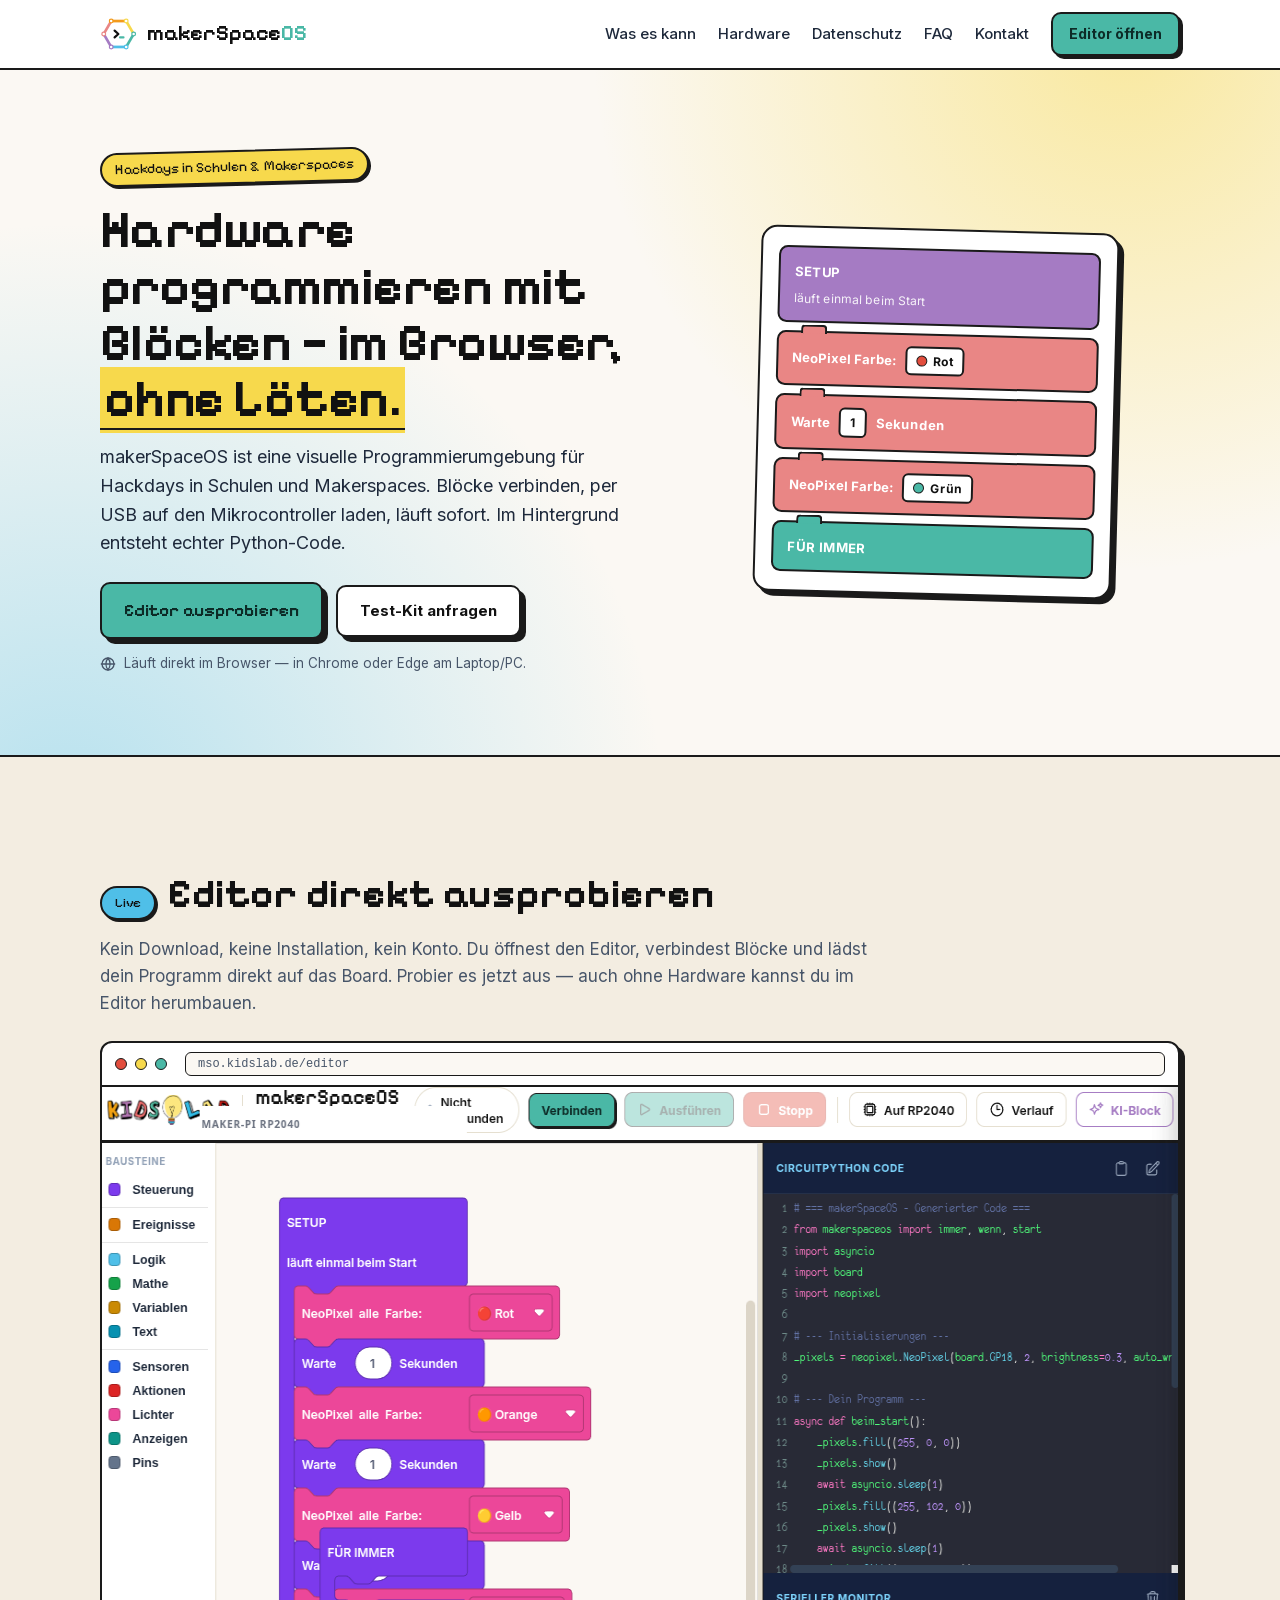
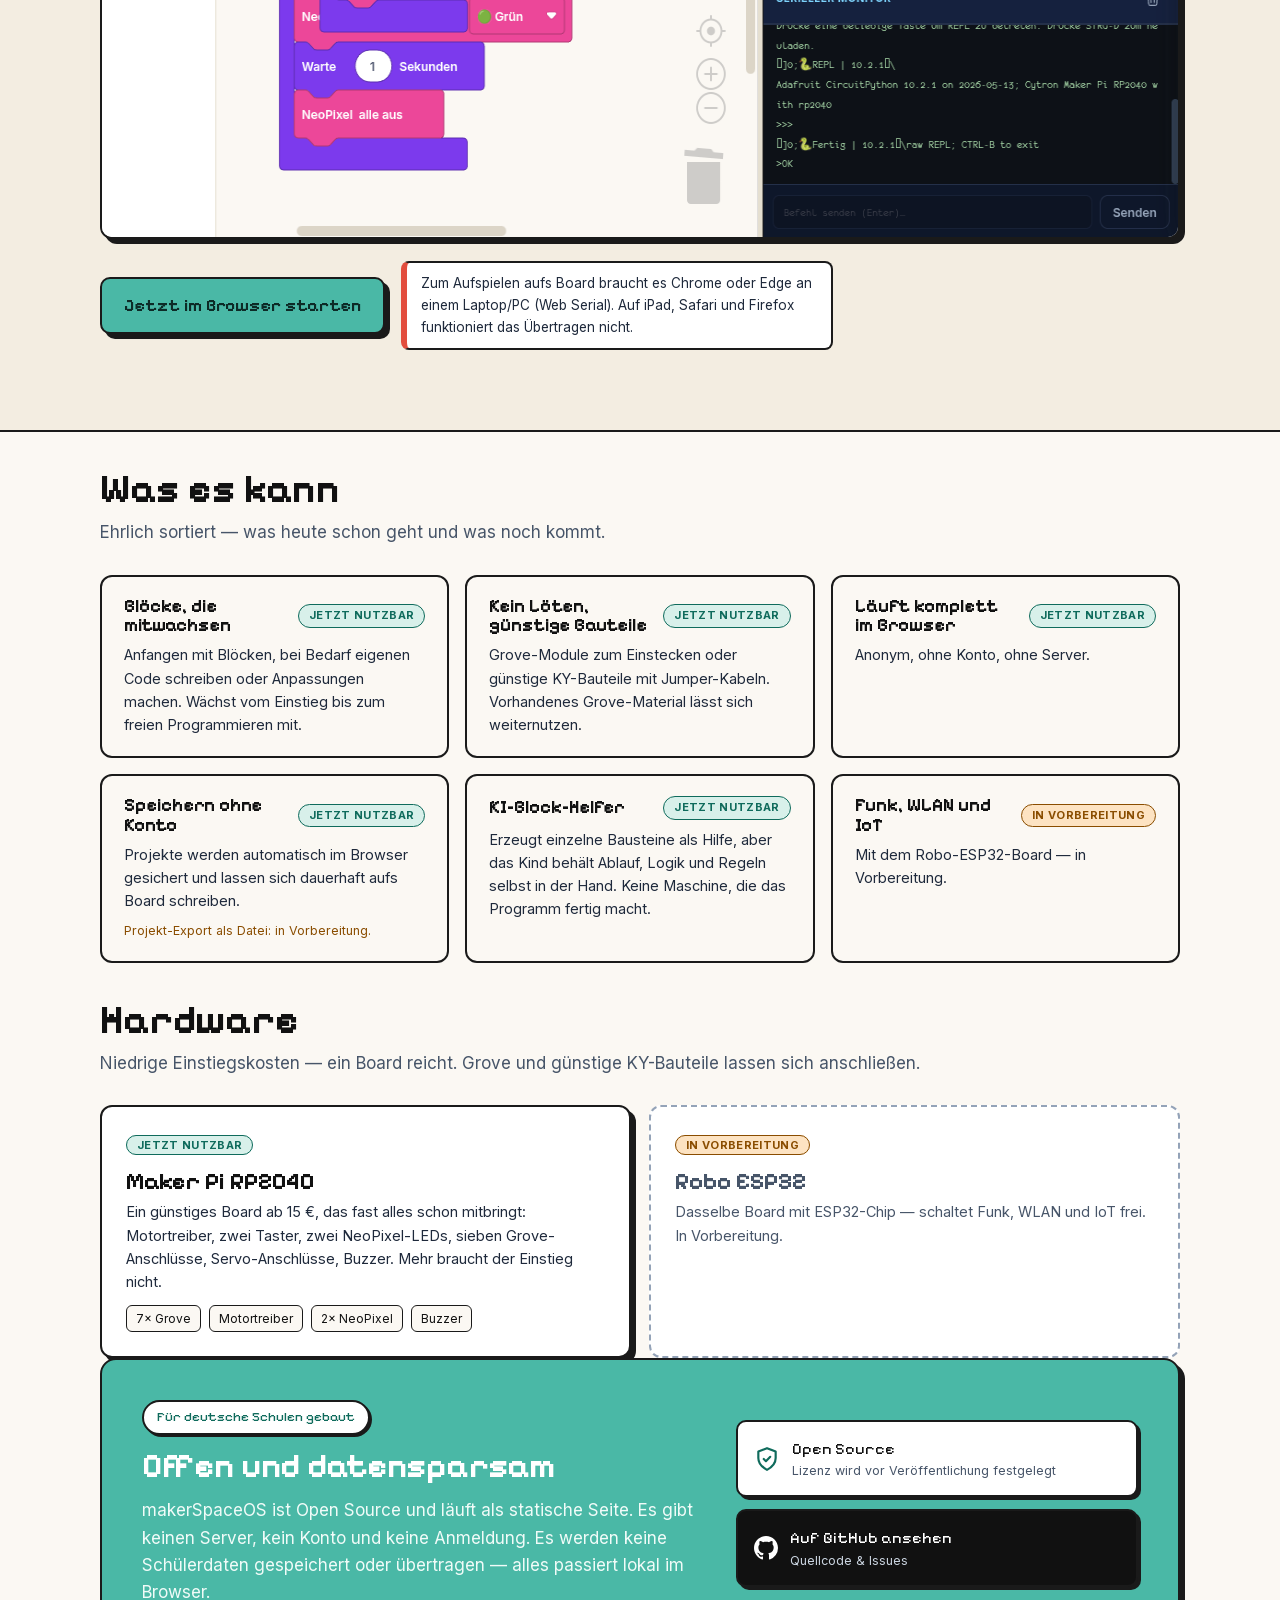
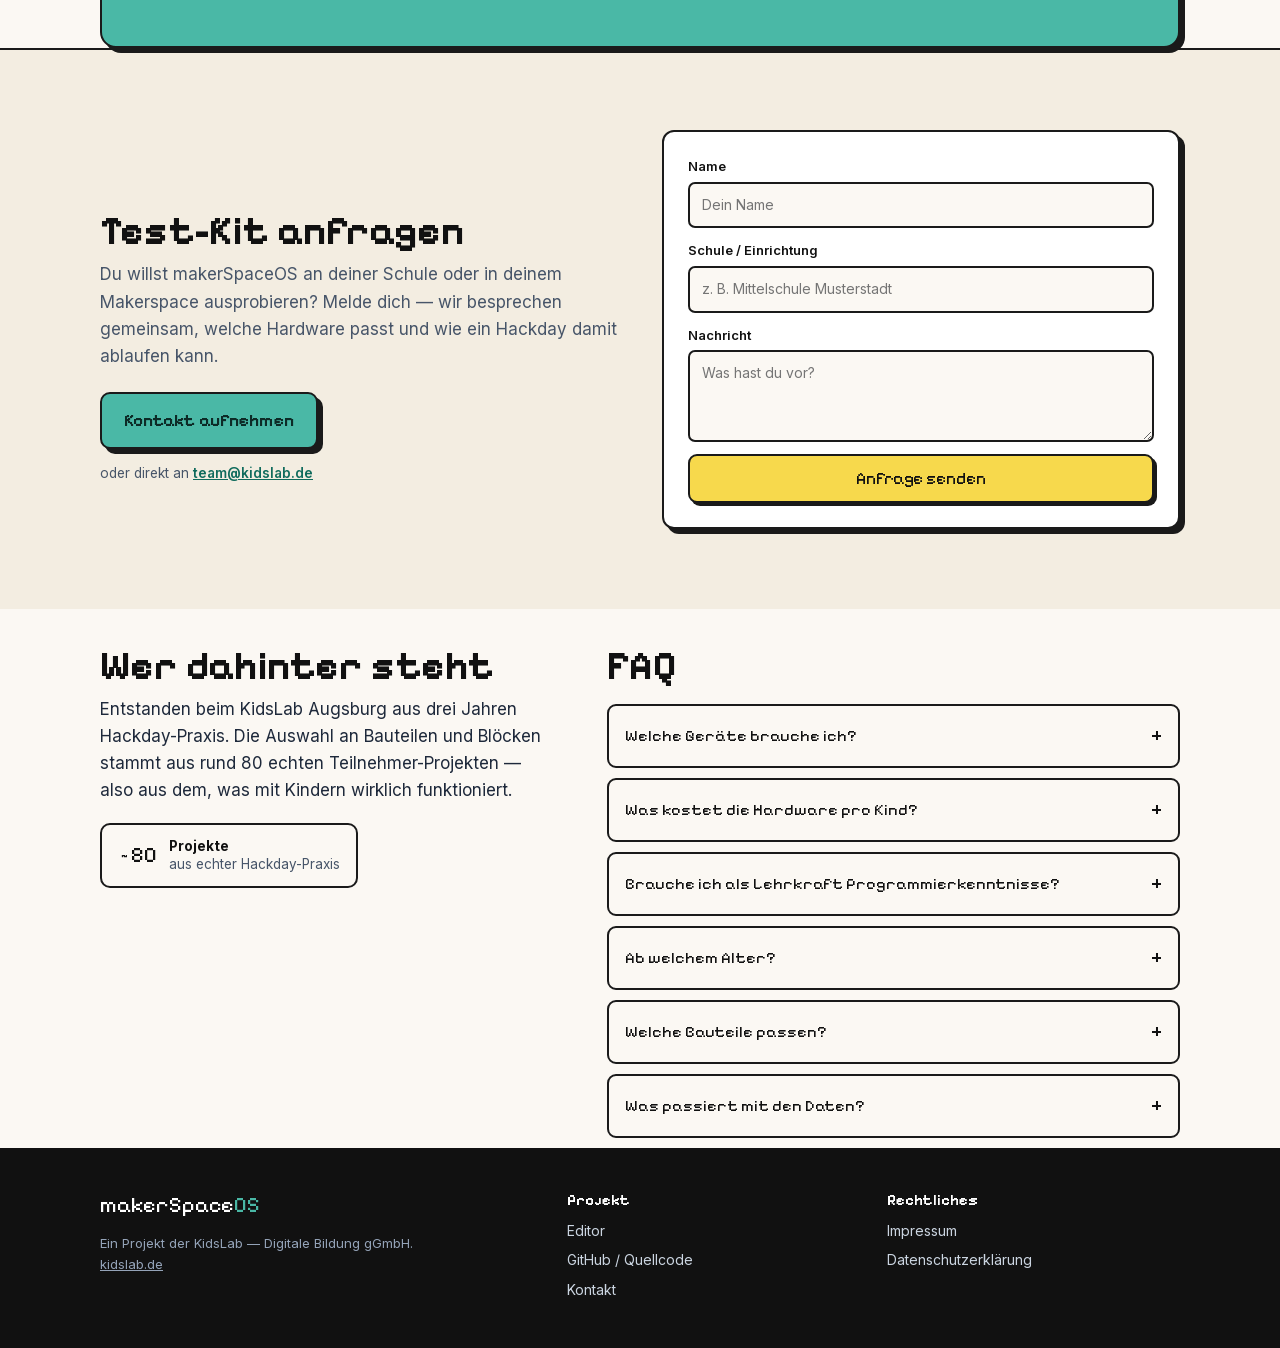
==== commit f737482d: "Umzug nach GitHub: KidsLabDe/makerSpaceOS Submodul-URL, Clone-Anleitung und Landing-Page-Links von C" ====
--- a/index.html
+++ b/index.html
@@ -117,11 +117,6 @@
         .btn-primary:active, .btn-ghost:active { transform: translate(2px,2px); box-shadow: 1px 1px 0 var(--line); }
         .btn-sm { padding: 9px 16px; font-size: 14px; box-shadow: var(--shadow); }
 
-        #lang-select {
-            border: 2px solid var(--line); border-radius: 999px; background: var(--surface); color: var(--ink);
-            font-family: var(--font-body); font-weight: 700; font-size: 13px; padding: 6px 10px; cursor: pointer;
-        }
-
         /* ===== Header / Nav ===== */
         header {
             height: 70px; display: flex; align-items: center; position: sticky; top: 0; z-index: 100;
@@ -271,7 +266,7 @@
     <!-- ===================== HEADER ===================== -->
     <header>
         <div class="container nav">
-            <a href="#top" class="brand" aria-label="makerSpaceOS Startseite" id="brand-link">
+            <a href="#top" class="brand" aria-label="makerSpaceOS Startseite">
                 <svg xmlns="http://www.w3.org/2000/svg" viewBox="0 0 110 100" fill="none" aria-hidden="true">
                     <g stroke-width="8" stroke-linecap="butt">
                         <line x1="37.5" y1="11.9" x2="72.5" y2="11.9" stroke="#F39A1B"/><line x1="79.25" y1="15.797" x2="96.75" y2="46.103" stroke="#F7D94C"/><line x1="96.75" y1="53.897" x2="79.25" y2="84.203" stroke="#4AB8A6"/><line x1="72.5" y1="88.1" x2="37.5" y2="88.1" stroke="#4FBFE8"/><line x1="30.75" y1="84.203" x2="13.25" y2="53.897" stroke="#A57BC3"/><line x1="13.25" y1="46.103" x2="30.75" y2="15.797" stroke="#E98685"/>
@@ -285,18 +280,14 @@
                 <span class="word">makerSpace<span class="accent">OS</span></span>
             </a>
             <input type="checkbox" id="nav-toggle" class="nav-toggle">
-            <label for="nav-toggle" class="burger" aria-label="Menü" id="burger-label"><span></span><span></span><span></span></label>
+            <label for="nav-toggle" class="burger" aria-label="Menü"><span></span><span></span><span></span></label>
             <nav class="nav-links">
-                <a href="#kann" class="link" id="nav-kann">Was es kann</a>
-                <a href="#hardware" class="link" id="nav-hardware">Hardware</a>
-                <a href="#offen" class="link" id="nav-offen">Datenschutz</a>
-                <a href="#faq" class="link" id="nav-faq">FAQ</a>
-                <a href="#kontakt" class="link" id="nav-kontakt">Kontakt</a>
-                <a href="/editor/" class="btn btn-sm" style="background:var(--teal);color:var(--teal-ink);" id="nav-editor-btn">Editor öffnen</a>
-                <select id="lang-select" title="Sprache wählen">
-                    <option value="de">DE</option>
-                    <option value="en">EN</option>
-                </select>
+                <a href="#kann" class="link">Was es kann</a>
+                <a href="#hardware" class="link">Hardware</a>
+                <a href="#offen" class="link">Datenschutz</a>
+                <a href="#faq" class="link">FAQ</a>
+                <a href="#kontakt" class="link">Kontakt</a>
+                <a href="/editor/" class="btn btn-sm" style="background:var(--teal);color:var(--teal-ink);">Editor öffnen</a>
             </nav>
         </div>
     </header>
@@ -306,27 +297,27 @@
         <section class="hero">
             <div class="container hero-grid">
                 <div>
-                    <span class="eyebrow" style="background:var(--yellow); transform:rotate(-1.5deg);" id="hero-eyebrow">Hackdays in Schulen &amp; Makerspaces</span>
-                    <h1 id="hero-h1">Hardware programmieren mit Blöcken — im Browser, <span class="hl-mark">ohne Löten.</span></h1>
-                    <p id="hero-p">makerSpaceOS ist eine visuelle Programmierumgebung für Hackdays in Schulen und Makerspaces. Blöcke verbinden, per USB auf den Mikrocontroller laden, läuft sofort. Im Hintergrund entsteht echter Python-Code.</p>
+                    <span class="eyebrow" style="background:var(--yellow); transform:rotate(-1.5deg);">Hackdays in Schulen &amp; Makerspaces</span>
+                    <h1>Hardware programmieren mit Blöcken — im Browser, <span class="hl-mark">ohne Löten.</span></h1>
+                    <p>makerSpaceOS ist eine visuelle Programmierumgebung für Hackdays in Schulen und Makerspaces. Blöcke verbinden, per USB auf den Mikrocontroller laden, läuft sofort. Im Hintergrund entsteht echter Python-Code.</p>
                     <div class="hero-cta">
-                        <a href="/editor/" class="btn btn-primary" id="hero-cta-primary">Editor ausprobieren</a>
-                        <a href="#kontakt" class="btn btn-ghost" id="hero-cta-ghost">Test-Kit anfragen</a>
+                        <a href="/editor/" class="btn btn-primary">Editor ausprobieren</a>
+                        <a href="#kontakt" class="btn btn-ghost">Test-Kit anfragen</a>
                     </div>
                     <div class="hero-note">
                         <svg width="16" height="16" viewBox="0 0 24 24" fill="none" stroke="currentColor" stroke-width="2" stroke-linecap="round" stroke-linejoin="round"><circle cx="12" cy="12" r="9"/><path d="M2 12h20M12 3a15 15 0 0 1 0 18M12 3a15 15 0 0 0 0 18"/></svg>
-                        <span id="hero-note-text">Läuft direkt im Browser — in Chrome oder Edge am Laptop/PC.</span>
+                        Läuft direkt im Browser — in Chrome oder Edge am Laptop/PC.
                     </div>
                 </div>
                 <div class="blockstack-wrap">
                     <div class="blockstack">
                         <div class="blockstack-bg"></div>
                         <div class="blockstack-inner">
-                            <div class="blk blk-purple" id="blk-setup"><b>SETUP</b><br><small>läuft einmal beim Start</small></div>
-                            <div class="blk blk-coral"><span class="nub"></span><div class="blk-row" id="blk-color1"><b>NeoPixel Farbe:</b> <span class="chip"><span class="swatch" style="background:var(--red);"></span>Rot</span></div></div>
-                            <div class="blk blk-coral"><span class="nub"></span><div class="blk-row" id="blk-wait"><b>Warte</b> <span class="chip">1</span> <b>Sekunden</b></div></div>
-                            <div class="blk blk-coral"><span class="nub"></span><div class="blk-row" id="blk-color2"><b>NeoPixel Farbe:</b> <span class="chip"><span class="swatch" style="background:var(--teal);"></span>Grün</span></div></div>
-                            <div class="blk blk-teal"><span class="nub"></span><b style="letter-spacing:.03em;" id="blk-forever">FÜR IMMER</b></div>
+                            <div class="blk blk-purple"><b>SETUP</b><br><small>läuft einmal beim Start</small></div>
+                            <div class="blk blk-coral"><span class="nub"></span><div class="blk-row"><b>NeoPixel Farbe:</b> <span class="chip"><span class="swatch" style="background:var(--red);"></span>Rot</span></div></div>
+                            <div class="blk blk-coral"><span class="nub"></span><div class="blk-row"><b>Warte</b> <span class="chip">1</span> <b>Sekunden</b></div></div>
+                            <div class="blk blk-coral"><span class="nub"></span><div class="blk-row"><b>NeoPixel Farbe:</b> <span class="chip"><span class="swatch" style="background:var(--teal);"></span>Grün</span></div></div>
+                            <div class="blk blk-teal"><span class="nub"></span><b style="letter-spacing:.03em;">FÜR IMMER</b></div>
                         </div>
                     </div>
                 </div>
@@ -337,74 +328,74 @@
         <section class="live">
             <div class="container">
                 <div class="live-head">
-                    <span class="eyebrow" style="background:var(--sky);" id="live-eyebrow">Live</span>
-                    <h2 class="h2" id="live-h2">Editor direkt ausprobieren</h2>
-                </div>
-                <p class="lead" style="max-width:70ch; margin-bottom:24px;" id="live-p">Kein Download, keine Installation, kein Konto. Du öffnest den Editor, verbindest Blöcke und lädst dein Programm direkt auf das Board. Probier es jetzt aus — auch ohne Hardware kannst du im Editor herumbauen.</p>
+                    <span class="eyebrow" style="background:var(--sky);">Live</span>
+                    <h2 class="h2">Editor direkt ausprobieren</h2>
+                </div>
+                <p class="lead" style="max-width:70ch; margin-bottom:24px;">Kein Download, keine Installation, kein Konto. Du öffnest den Editor, verbindest Blöcke und lädst dein Programm direkt auf das Board. Probier es jetzt aus — auch ohne Hardware kannst du im Editor herumbauen.</p>
                 <div class="browser">
                     <div class="browser-bar">
                         <span class="tdot" style="background:var(--red);"></span><span class="tdot" style="background:var(--yellow);"></span><span class="tdot" style="background:var(--teal);"></span>
                         <span class="browser-url">mso.kidslab.de/editor</span>
                     </div>
-                    <a href="/editor/" aria-label="Editor öffnen" id="live-editor-link">
-                        <img src="assets/img/editor-preview.png" alt="makerSpaceOS Editor: Blöcke links, generierter Python-Code rechts" width="1168" height="750" loading="lazy" id="editor-preview-img">
+                    <a href="/editor/" aria-label="Editor öffnen">
+                        <img src="assets/img/editor-preview.png" alt="makerSpaceOS Editor: Blöcke links, generierter Python-Code rechts" width="1168" height="750" loading="lazy">
                     </a>
                 </div>
                 <div class="live-foot">
-                    <a href="/editor/" class="btn btn-primary" id="live-cta">Jetzt im Browser starten</a>
-                    <div class="note-box" id="live-note">Zum Aufspielen aufs Board braucht es Chrome oder Edge an einem Laptop/PC (Web&nbsp;Serial). Auf iPad, Safari und Firefox funktioniert das Übertragen nicht.</div>
+                    <a href="/editor/" class="btn btn-primary">Jetzt im Browser starten</a>
+                    <div class="note-box">Zum Aufspielen aufs Board braucht es Chrome oder Edge an einem Laptop/PC (Web&nbsp;Serial). Auf iPad, Safari und Firefox funktioniert das Übertragen nicht.</div>
                 </div>
             </div>
         </section>
 
         <!-- ===================== WAS ES KANN ===================== -->
         <section id="kann" class="container">
-            <h2 class="h2" id="kann-h2">Was es kann</h2>
-            <p class="lead" style="margin-bottom:28px;" id="kann-p">Ehrlich sortiert — was heute schon geht und was noch kommt.</p>
+            <h2 class="h2">Was es kann</h2>
+            <p class="lead" style="margin-bottom:28px;">Ehrlich sortiert — was heute schon geht und was noch kommt.</p>
             <div class="grid-2">
                 <div class="card">
-                    <div class="card-head"><h3 id="card1-h3">Blöcke, die mitwachsen</h3><span class="pill pill-on">Jetzt nutzbar</span></div>
-                    <p id="card1-p">Anfangen mit Blöcken, bei Bedarf eigenen Code schreiben oder Anpassungen machen. Wächst vom Einstieg bis zum freien Programmieren mit.</p>
+                    <div class="card-head"><h3>Blöcke, die mitwachsen</h3><span class="pill pill-on">Jetzt nutzbar</span></div>
+                    <p>Anfangen mit Blöcken, bei Bedarf eigenen Code schreiben oder Anpassungen machen. Wächst vom Einstieg bis zum freien Programmieren mit.</p>
                 </div>
                 <div class="card">
-                    <div class="card-head"><h3 id="card2-h3">Kein Löten, günstige Bauteile</h3><span class="pill pill-on">Jetzt nutzbar</span></div>
-                    <p id="card2-p">Grove-Module zum Einstecken oder günstige KY-Bauteile mit Jumper-Kabeln. Vorhandenes Grove-Material lässt sich weiternutzen.</p>
+                    <div class="card-head"><h3>Kein Löten, günstige Bauteile</h3><span class="pill pill-on">Jetzt nutzbar</span></div>
+                    <p>Grove-Module zum Einstecken oder günstige KY-Bauteile mit Jumper-Kabeln. Vorhandenes Grove-Material lässt sich weiternutzen.</p>
                 </div>
                 <div class="card">
-                    <div class="card-head"><h3 id="card3-h3">Läuft komplett im Browser</h3><span class="pill pill-on">Jetzt nutzbar</span></div>
-                    <p id="card3-p">Anonym, ohne Konto, ohne Server.</p>
+                    <div class="card-head"><h3>Läuft komplett im Browser</h3><span class="pill pill-on">Jetzt nutzbar</span></div>
+                    <p>Anonym, ohne Konto, ohne Server.</p>
                 </div>
                 <div class="card">
-                    <div class="card-head"><h3 id="card4-h3">Speichern ohne Konto</h3><span class="pill pill-on">Jetzt nutzbar</span></div>
-                    <p id="card4-p">Projekte werden automatisch im Browser gesichert und lassen sich dauerhaft aufs Board schreiben.</p>
-                    <p class="soon-note" id="card4-soon">Projekt-Export als Datei: in Vorbereitung.</p>
+                    <div class="card-head"><h3>Speichern ohne Konto</h3><span class="pill pill-on">Jetzt nutzbar</span></div>
+                    <p>Projekte werden automatisch im Browser gesichert und lassen sich dauerhaft aufs Board schreiben.</p>
+                    <p class="soon-note">Projekt-Export als Datei: in Vorbereitung.</p>
                 </div>
                 <div class="card">
-                    <div class="card-head"><h3 id="card5-h3">KI-Block-Helfer</h3><span class="pill pill-on">Jetzt nutzbar</span></div>
-                    <p id="card5-p">Erzeugt einzelne Bausteine als Hilfe, aber das Kind behält Ablauf, Logik und Regeln selbst in der Hand. Keine Maschine, die das Programm fertig macht.</p>
+                    <div class="card-head"><h3>KI-Block-Helfer</h3><span class="pill pill-on">Jetzt nutzbar</span></div>
+                    <p>Erzeugt einzelne Bausteine als Hilfe, aber das Kind behält Ablauf, Logik und Regeln selbst in der Hand. Keine Maschine, die das Programm fertig macht.</p>
                 </div>
                 <div class="card">
-                    <div class="card-head"><h3 id="card6-h3">Funk, WLAN und IoT</h3><span class="pill pill-soon">In Vorbereitung</span></div>
-                    <p id="card6-p">Mit dem Robo-ESP32-Board — in Vorbereitung.</p>
+                    <div class="card-head"><h3>Funk, WLAN und IoT</h3><span class="pill pill-soon">In Vorbereitung</span></div>
+                    <p>Mit dem Robo-ESP32-Board — in Vorbereitung.</p>
                 </div>
             </div>
         </section>
 
         <!-- ===================== HARDWARE ===================== -->
         <section id="hardware" class="container" style="padding-top:0;">
-            <h2 class="h2" id="hw-h2">Hardware</h2>
-            <p class="lead" style="margin-bottom:28px;" id="hw-p">Niedrige Einstiegskosten — ein Board reicht. Grove und günstige KY-Bauteile lassen sich anschließen.</p>
+            <h2 class="h2">Hardware</h2>
+            <p class="lead" style="margin-bottom:28px;">Niedrige Einstiegskosten — ein Board reicht. Grove und günstige KY-Bauteile lassen sich anschließen.</p>
             <div class="hw">
                 <div class="hw-card">
                     <span class="pill pill-on">Jetzt nutzbar</span>
                     <h3>Maker Pi RP2040</h3>
-                    <p id="hw1-p">Ein günstiges Board ab 15 €, das fast alles schon mitbringt: Motortreiber, zwei Taster, zwei NeoPixel-LEDs, sieben Grove-Anschlüsse, Servo-Anschlüsse, Buzzer. Mehr braucht der Einstieg nicht.</p>
-                    <div class="tags"><span class="tag" id="hw1-tag1">7× Grove</span><span class="tag" id="hw1-tag2">Motortreiber</span><span class="tag">2× NeoPixel</span><span class="tag">Buzzer</span></div>
+                    <p>Ein günstiges Board ab 15 €, das fast alles schon mitbringt: Motortreiber, zwei Taster, zwei NeoPixel-LEDs, sieben Grove-Anschlüsse, Servo-Anschlüsse, Buzzer. Mehr braucht der Einstieg nicht.</p>
+                    <div class="tags"><span class="tag">7× Grove</span><span class="tag">Motortreiber</span><span class="tag">2× NeoPixel</span><span class="tag">Buzzer</span></div>
                 </div>
                 <div class="hw-card soon">
                     <span class="pill pill-soon">In Vorbereitung</span>
                     <h3>Robo ESP32</h3>
-                    <p id="hw2-p">Dasselbe Board mit ESP32-Chip — schaltet Funk, WLAN und IoT frei. In Vorbereitung.</p>
+                    <p>Dasselbe Board mit ESP32-Chip — schaltet Funk, WLAN und IoT frei. In Vorbereitung.</p>
                 </div>
             </div>
         </section>
@@ -414,18 +405,18 @@
             <div class="open-box">
                 <div class="open-grid">
                     <div>
-                        <span class="eyebrow" style="background:#fff; color:var(--teal-deep);" id="offen-eyebrow">Für deutsche Schulen gebaut</span>
-                        <h2 id="offen-h2">Offen und datensparsam</h2>
-                        <p class="lead" id="offen-p">makerSpaceOS ist Open Source und läuft als statische Seite. Es gibt keinen Server, kein Konto und keine Anmeldung. Es werden keine Schülerdaten gespeichert oder übertragen — alles passiert lokal im Browser.</p>
+                        <span class="eyebrow" style="background:#fff; color:var(--teal-deep);">Für deutsche Schulen gebaut</span>
+                        <h2>Offen und datensparsam</h2>
+                        <p class="lead">makerSpaceOS ist Open Source und läuft als statische Seite. Es gibt keinen Server, kein Konto und keine Anmeldung. Es werden keine Schülerdaten gespeichert oder übertragen — alles passiert lokal im Browser.</p>
                     </div>
                     <div class="open-cards">
                         <div class="open-card">
                             <svg width="26" height="26" viewBox="0 0 24 24" fill="none" stroke="#0f6b5c" stroke-width="2" stroke-linecap="round" stroke-linejoin="round"><path d="M12 2 4 5v6c0 5 3.5 8.5 8 11 4.5-2.5 8-6 8-11V5l-8-3Z"/><path d="m9 12 2 2 4-4"/></svg>
-                            <div><div class="t" id="oc1-t">Open Source</div><div class="s" id="oc1-s">Lizenz wird vor Veröffentlichung festgelegt</div></div>
+                            <div><div class="t">Open Source</div><div class="s">Lizenz wird vor Veröffentlichung festgelegt</div></div>
                         </div>
-                        <a class="open-card dark" href="https://codeberg.org/KidsLab/makerSpaceOS" target="_blank" rel="noopener">
-                            <svg width="24" height="24" viewBox="0 0 24 24" fill="#fff"><path d="M12 2 2 19.7h20L12 2Zm0 4.6 5.9 10.3-5.9-2-5.9 2L12 6.6Z"/></svg>
-                            <div><div class="t" id="oc2-t">Auf Codeberg ansehen</div><div class="s" id="oc2-s">Quellcode &amp; Issues</div></div>
+                        <a class="open-card dark" href="https://github.com/KidsLabDe/makerSpaceOS" target="_blank" rel="noopener">
+                            <svg width="24" height="24" viewBox="0 0 16 16" fill="#fff"><path d="M8 0C3.58 0 0 3.58 0 8c0 3.54 2.29 6.53 5.47 7.59.4.07.55-.17.55-.38 0-.19-.01-.82-.01-1.49-2.01.37-2.53-.49-2.69-.94-.09-.23-.48-.94-.82-1.13-.28-.15-.68-.52-.01-.53.63-.01 1.08.58 1.23.82.72 1.21 1.87.87 2.33.66.07-.52.28-.87.51-1.07-1.78-.2-3.64-.89-3.64-3.95 0-.87.31-1.59.82-2.15-.08-.2-.36-1.02.08-2.12 0 0 .67-.21 2.2.82.64-.18 1.32-.27 2-.27s1.36.09 2 .27c1.53-1.04 2.2-.82 2.2-.82.44 1.1.16 1.92.08 2.12.51.56.82 1.27.82 2.15 0 3.07-1.87 3.75-3.65 3.95.29.25.54.73.54 1.48 0 1.07-.01 1.93-.01 2.2 0 .21.15.46.55.38A8.01 8.01 0 0 0 16 8c0-4.42-3.58-8-8-8Z"/></svg>
+                            <div><div class="t">Auf GitHub ansehen</div><div class="s">Quellcode &amp; Issues</div></div>
                         </a>
                     </div>
                 </div>
@@ -436,16 +427,16 @@
         <section id="kontakt" class="live" style="border-bottom:none;">
             <div class="container contact-grid">
                 <div>
-                    <h2 class="h2" id="kontakt-h2">Test-Kit anfragen</h2>
-                    <p class="lead" style="max-width:48ch; margin-bottom:22px;" id="kontakt-p">Du willst makerSpaceOS an deiner Schule oder in deinem Makerspace ausprobieren? Melde dich — wir besprechen gemeinsam, welche Hardware passt und wie ein Hackday damit ablaufen kann.</p>
-                    <a href="mailto:team@kidslab.de?subject=Test-Kit%20makerSpaceOS" class="btn btn-primary" id="kontakt-cta">Kontakt aufnehmen</a>
-                    <p style="font-size:13.5px; color:var(--muted); margin-top:14px;" id="kontakt-alt">oder direkt an <a href="mailto:team@kidslab.de" style="color:var(--teal-deep); font-weight:600;">team@kidslab.de</a></p>
+                    <h2 class="h2">Test-Kit anfragen</h2>
+                    <p class="lead" style="max-width:48ch; margin-bottom:22px;">Du willst makerSpaceOS an deiner Schule oder in deinem Makerspace ausprobieren? Melde dich — wir besprechen gemeinsam, welche Hardware passt und wie ein Hackday damit ablaufen kann.</p>
+                    <a href="mailto:team@kidslab.de?subject=Test-Kit%20makerSpaceOS" class="btn btn-primary">Kontakt aufnehmen</a>
+                    <p style="font-size:13.5px; color:var(--muted); margin-top:14px;">oder direkt an <a href="mailto:team@kidslab.de" style="color:var(--teal-deep); font-weight:600;">team@kidslab.de</a></p>
                 </div>
                 <form class="form-box" onsubmit="return sendContact(this)">
-                    <div class="field"><label for="f-name" id="f-name-label">Name</label><input id="f-name" name="name" type="text" placeholder="Dein Name"></div>
-                    <div class="field"><label for="f-org" id="f-org-label">Schule / Einrichtung</label><input id="f-org" name="org" type="text" placeholder="z. B. Mittelschule Musterstadt"></div>
-                    <div class="field"><label for="f-msg" id="f-msg-label">Nachricht</label><textarea id="f-msg" name="msg" rows="3" placeholder="Was hast du vor?"></textarea></div>
-                    <button type="submit" id="f-submit">Anfrage senden</button>
+                    <div class="field"><label for="f-name">Name</label><input id="f-name" name="name" type="text" placeholder="Dein Name"></div>
+                    <div class="field"><label for="f-org">Schule / Einrichtung</label><input id="f-org" name="org" type="text" placeholder="z. B. Mittelschule Musterstadt"></div>
+                    <div class="field"><label for="f-msg">Nachricht</label><textarea id="f-msg" name="msg" rows="3" placeholder="Was hast du vor?"></textarea></div>
+                    <button type="submit">Anfrage senden</button>
                 </form>
             </div>
         </section>
@@ -454,18 +445,18 @@
         <section id="faq" class="container">
             <div class="about-grid">
                 <div>
-                    <h2 class="h2" id="about-h2">Wer dahinter steht</h2>
-                    <p class="lead" style="margin-bottom:18px; color:#1e293b;" id="about-p">Entstanden beim KidsLab Augsburg aus drei Jahren Hackday-Praxis. Die Auswahl an Bauteilen und Blöcken stammt aus rund 80 echten Teilnehmer-Projekten — also aus dem, was mit Kindern wirklich funktioniert.</p>
-                    <div class="stat"><span class="big" style="font-size:22px;">~80</span><div style="font-size:13.5px; color:var(--muted); line-height:1.4;" id="about-stat"><strong style="color:var(--ink);">Projekte</strong><br>aus echter Hackday-Praxis</div></div>
+                    <h2 class="h2">Wer dahinter steht</h2>
+                    <p class="lead" style="margin-bottom:18px; color:#1e293b;">Entstanden beim KidsLab Augsburg aus drei Jahren Hackday-Praxis. Die Auswahl an Bauteilen und Blöcken stammt aus rund 80 echten Teilnehmer-Projekten — also aus dem, was mit Kindern wirklich funktioniert.</p>
+                    <div class="stat"><span class="big" style="font-size:22px;">~80</span><div style="font-size:13.5px; color:var(--muted); line-height:1.4;"><strong style="color:var(--ink);">Projekte</strong><br>aus echter Hackday-Praxis</div></div>
                 </div>
                 <div>
-                    <h2 class="h2" style="margin-bottom:16px;" id="faq-h2">FAQ</h2>
-                    <details><summary id="faq1-q">Welche Geräte brauche ich?<span class="plus">+</span></summary><div class="answer" id="faq1-a">Laptop oder PC mit Chrome oder Edge. Kein iPad — siehe Geräte-Hinweis.</div></details>
-                    <details><summary id="faq2-q">Was kostet die Hardware pro Kind?<span class="plus">+</span></summary><div class="answer" id="faq2-a">Board ab 15 €, dazu wenige günstige Bauteile.</div></details>
-                    <details><summary id="faq3-q">Brauche ich als Lehrkraft Programmierkenntnisse?<span class="plus">+</span></summary><div class="answer" id="faq3-a">Nein.</div></details>
-                    <details><summary id="faq4-q">Ab welchem Alter?<span class="plus">+</span></summary><div class="answer" id="faq4-a">Ab ca. 9 Jahren.</div></details>
-                    <details><summary id="faq5-q">Welche Bauteile passen?<span class="plus">+</span></summary><div class="answer" id="faq5-a">Die meisten gängigen Grove-Sensoren und günstige KY-Module. Hinweis: die Ports liefern 3,3 V, nicht jedes 5-V-Modul läuft automatisch.</div></details>
-                    <details><summary id="faq6-q">Was passiert mit den Daten?<span class="plus">+</span></summary><div class="answer" id="faq6-a">Nichts verlässt den Browser. Kein Konto, kein Server.</div></details>
+                    <h2 class="h2" style="margin-bottom:16px;">FAQ</h2>
+                    <details><summary>Welche Geräte brauche ich?<span class="plus">+</span></summary><div class="answer">Laptop oder PC mit Chrome oder Edge. Kein iPad — siehe Geräte-Hinweis.</div></details>
+                    <details><summary>Was kostet die Hardware pro Kind?<span class="plus">+</span></summary><div class="answer">Board ab 15 €, dazu wenige günstige Bauteile.</div></details>
+                    <details><summary>Brauche ich als Lehrkraft Programmierkenntnisse?<span class="plus">+</span></summary><div class="answer">Nein.</div></details>
+                    <details><summary>Ab welchem Alter?<span class="plus">+</span></summary><div class="answer">Ab ca. 9 Jahren.</div></details>
+                    <details><summary>Welche Bauteile passen?<span class="plus">+</span></summary><div class="answer">Die meisten gängigen Grove-Sensoren und günstige KY-Module. Hinweis: die Ports liefern 3,3 V, nicht jedes 5-V-Modul läuft automatisch.</div></details>
+                    <details><summary>Was passiert mit den Daten?<span class="plus">+</span></summary><div class="answer">Nichts verlässt den Browser. Kein Konto, kein Server.</div></details>
                 </div>
             </div>
         </section>
@@ -476,18 +467,18 @@
         <div class="container footer-grid">
             <div>
                 <span class="word">makerSpace<span class="accent">OS</span></span>
-                <p id="footer-about"><span id="footer-about-text">Ein Projekt der KidsLab — Digitale Bildung gGmbH.</span><br><a href="https://kidslab.de" target="_blank" rel="noopener" style="color:#94a3b8;">kidslab.de</a></p>
+                <p>Ein Projekt der KidsLab — Digitale Bildung gGmbH.<br><a href="https://kidslab.de" target="_blank" rel="noopener" style="color:#94a3b8;">kidslab.de</a></p>
             </div>
             <div class="footer-col">
-                <h4 id="footer-h4-1">Projekt</h4>
-                <a href="/editor/" id="footer-link-editor">Editor</a>
-                <a href="https://codeberg.org/KidsLab/makerSpaceOS" target="_blank" rel="noopener" id="footer-link-codeberg">Codeberg / Quellcode</a>
-                <a href="mailto:team@kidslab.de" id="footer-link-kontakt">Kontakt</a>
+                <h4>Projekt</h4>
+                <a href="/editor/">Editor</a>
+                <a href="https://github.com/KidsLabDe/makerSpaceOS" target="_blank" rel="noopener">GitHub / Quellcode</a>
+                <a href="mailto:team@kidslab.de">Kontakt</a>
             </div>
             <div class="footer-col">
-                <h4 id="footer-h4-2">Rechtliches</h4>
-                <a href="https://kidslab.de/impressum/" target="_blank" rel="noopener" id="footer-link-impressum">Impressum</a>
-                <a href="https://kidslab.de/datenschutz/" target="_blank" rel="noopener" id="footer-link-datenschutz">Datenschutzerklärung</a>
+                <h4>Rechtliches</h4>
+                <a href="https://kidslab.de/impressum/" target="_blank" rel="noopener">Impressum</a>
+                <a href="https://kidslab.de/datenschutz/" target="_blank" rel="noopener">Datenschutzerklärung</a>
             </div>
         </div>
     </footer>
@@ -497,173 +488,13 @@
             var name = form.name.value.trim();
             var org  = form.org.value.trim();
             var msg  = form.msg.value.trim();
-            var isEn = document.documentElement.lang === 'en';
-            var labelName = isEn ? 'Name' : 'Name';
-            var labelOrg  = isEn ? 'School / organization' : 'Schule / Einrichtung';
-            var body = labelName + ': ' + name + '\n' + labelOrg + ': ' + org + '\n\n' + msg;
-            var subject = isEn ? 'Test kit makerSpaceOS' : 'Test-Kit makerSpaceOS';
+            var body = 'Name: ' + name + '\n' + 'Schule / Einrichtung: ' + org + '\n\n' + msg;
             window.location.href = 'mailto:team@kidslab.de?subject=' +
-                encodeURIComponent(subject) +
+                encodeURIComponent('Test-Kit makerSpaceOS') +
                 '&body=' + encodeURIComponent(body);
             return false;
         }
     </script>
 
-    <!-- ===================== SPRACHE (DE/EN) =====================
-         Deutsch bleibt direkt im HTML (first class), Englisch kommt additiv
-         über dieses Skript. Ohne gespeicherte Wahl wird die Browsersprache
-         ausgewertet; die Wahl wird mit dem Editor-Submodul geteilt
-         (gleicher localStorage-Key). -->
-    <script>
-    (function () {
-        var STORAGE_KEY = 'makerspaceos.lang';
-
-        var EN = {
-            'nav-kann': 'What it can do',
-            'nav-hardware': 'Hardware',
-            'nav-offen': 'Privacy',
-            'nav-faq': 'FAQ',
-            'nav-kontakt': 'Contact',
-            'nav-editor-btn': 'Open editor',
-
-            'hero-eyebrow': 'Hackdays in schools &amp; makerspaces',
-            'hero-h1': 'Program hardware with blocks — in the browser, <span class="hl-mark">no soldering.</span>',
-            'hero-p': 'makerSpaceOS is a visual programming environment for hackdays in schools and makerspaces. Snap blocks together, load them onto the microcontroller via USB, and it runs instantly. Real Python code is generated behind the scenes.',
-            'hero-cta-primary': 'Try the editor',
-            'hero-cta-ghost': 'Request a test kit',
-            'hero-note-text': 'Runs directly in the browser — in Chrome or Edge on a laptop/PC.',
-
-            'blk-setup': '<b>SETUP</b><br><small>runs once at start</small>',
-            'blk-color1': '<b>NeoPixel color:</b> <span class="chip"><span class="swatch" style="background:var(--red);"></span>Red</span>',
-            'blk-wait': '<b>Wait</b> <span class="chip">1</span> <b>second</b>',
-            'blk-color2': '<b>NeoPixel color:</b> <span class="chip"><span class="swatch" style="background:var(--teal);"></span>Green</span>',
-            'blk-forever': 'FOREVER',
-
-            'live-eyebrow': 'Live',
-            'live-h2': 'Try the editor right now',
-            'live-p': "No download, no install, no account. Open the editor, connect blocks, and load your program straight onto the board. Try it now — you can experiment in the editor even without hardware.",
-            'live-cta': 'Start now in the browser',
-            'live-note': "Uploading to the board needs Chrome or Edge on a laptop/PC (Web&nbsp;Serial). Transfer doesn't work on iPad, Safari, or Firefox.",
-
-            'kann-h2': 'What it can do',
-            'kann-p': "Sorted honestly — what already works today and what's still coming.",
-            'card1-h3': 'Blocks that grow with you',
-            'card1-p': 'Start with blocks, write your own code when you need to, or make custom tweaks. Grows from a first step all the way to free-form programming.',
-            'card2-h3': 'No soldering, cheap parts',
-            'card2-p': 'Plug-in Grove modules or inexpensive KY components with jumper wires. Existing Grove hardware keeps working.',
-            'card3-h3': 'Runs entirely in the browser',
-            'card3-p': 'Anonymous, no account, no server.',
-            'card4-h3': 'Save without an account',
-            'card4-p': 'Projects are saved automatically in the browser and can be written permanently to the board.',
-            'card4-soon': 'Project export as a file: in progress.',
-            'card5-h3': 'AI block helper',
-            'card5-p': 'Generates individual blocks as a helping hand, but the child stays in control of the flow, logic, and rules. No machine finishes the program for them.',
-            'card6-h3': 'Radio, Wi-Fi, and IoT',
-            'card6-p': 'With the Robo ESP32 board — in progress.',
-
-            'hw-h2': 'Hardware',
-            'hw-p': 'Low entry cost — one board is enough. Grove and inexpensive KY components can be connected.',
-            'hw1-p': 'An inexpensive board from €15 that already brings almost everything along: motor driver, two buttons, two NeoPixel LEDs, seven Grove ports, servo ports, buzzer. Nothing more is needed to get started.',
-            'hw1-tag1': '7× Grove',
-            'hw1-tag2': 'Motor driver',
-            'hw2-p': 'The same board with an ESP32 chip — unlocks radio, Wi-Fi, and IoT. In progress.',
-
-            'offen-eyebrow': 'Built for German schools',
-            'offen-h2': 'Open and privacy-friendly',
-            'offen-p': "makerSpaceOS is open source and runs as a static site. There's no server, no account, and no sign-up. No student data is stored or transmitted — everything happens locally in the browser.",
-            'oc1-t': 'Open Source',
-            'oc1-s': 'License to be finalized before release',
-            'oc2-t': 'View on Codeberg',
-            'oc2-s': 'Source code &amp; issues',
-
-            'kontakt-h2': 'Request a test kit',
-            'kontakt-p': "Want to try makerSpaceOS at your school or makerspace? Get in touch — we'll figure out together which hardware fits and how a hackday could work.",
-            'kontakt-cta': 'Get in touch',
-            'kontakt-alt': 'or directly at <a href="mailto:team@kidslab.de" style="color:var(--teal-deep); font-weight:600;">team@kidslab.de</a>',
-            'f-name-label': 'Name',
-            'f-org-label': 'School / organization',
-            'f-msg-label': 'Message',
-            'f-submit': 'Send request',
-
-            'about-h2': "Who's behind it",
-            'about-p': "Created at KidsLab Augsburg from three years of hackday practice. The selection of components and blocks comes from around 80 real participant projects — so it's built from what actually works with kids.",
-            'about-stat': '<strong style="color:var(--ink);">Projects</strong><br>from real hackday practice',
-            'faq-h2': 'FAQ',
-            'faq1-q': 'What devices do I need?<span class="plus">+</span>',
-            'faq1-a': 'A laptop or PC with Chrome or Edge. No iPad — see the device note.',
-            'faq2-q': 'What does the hardware cost per child?<span class="plus">+</span>',
-            'faq2-a': 'Board from €15, plus a few inexpensive components.',
-            'faq3-q': 'Do I need programming knowledge as a teacher?<span class="plus">+</span>',
-            'faq3-a': 'No.',
-            'faq4-q': 'From what age?<span class="plus">+</span>',
-            'faq4-a': 'From about 9 years old.',
-            'faq5-q': 'Which components fit?<span class="plus">+</span>',
-            'faq5-a': 'Most common Grove sensors and inexpensive KY modules. Note: the ports supply 3.3V, so not every 5V module works automatically.',
-            'faq6-q': 'What happens with the data?<span class="plus">+</span>',
-            'faq6-a': 'Nothing leaves the browser. No account, no server.',
-
-            'footer-about-text': 'A project by KidsLab — Digitale Bildung gGmbH.',
-            'footer-h4-1': 'Project',
-            'footer-link-editor': 'Editor',
-            'footer-link-codeberg': 'Codeberg / source code',
-            'footer-link-kontakt': 'Contact',
-            'footer-h4-2': 'Legal',
-            'footer-link-impressum': 'Imprint',
-            'footer-link-datenschutz': 'Privacy policy'
-        };
-
-        var ATTR_EN = {
-            'brand-link':        { attr: 'aria-label', text: 'makerSpaceOS home' },
-            'burger-label':      { attr: 'aria-label', text: 'Menu' },
-            'live-editor-link':  { attr: 'aria-label', text: 'Open editor' },
-            'editor-preview-img':{ attr: 'alt', text: 'makerSpaceOS editor: blocks on the left, generated Python code on the right' },
-            'lang-select':       { attr: 'title', text: 'Choose language' }
-        };
-
-        var PILL_EN = { 'pill-on': 'Available now', 'pill-soon': 'Coming soon' };
-
-        function detectLang() {
-            try {
-                var stored = localStorage.getItem(STORAGE_KEY);
-                if (stored === 'de' || stored === 'en') return stored;
-            } catch (e) { /* localStorage evtl. nicht verfügbar */ }
-            var nav = ((navigator.language || navigator.userLanguage || 'de') + '').toLowerCase();
-            return nav.indexOf('de') === 0 ? 'de' : 'en';
-        }
-
-        function applyLang(lang) {
-            document.documentElement.lang = lang;
-
-            if (lang === 'en') {
-                for (var id in EN) {
-                    var el = document.getElementById(id);
-                    if (el) el.innerHTML = EN[id];
-                }
-                for (var aid in ATTR_EN) {
-                    var ael = document.getElementById(aid);
-                    if (ael) ael.setAttribute(ATTR_EN[aid].attr, ATTR_EN[aid].text);
-                }
-                document.querySelectorAll('.pill-on').forEach(function (el) { el.textContent = PILL_EN['pill-on']; });
-                document.querySelectorAll('.pill-soon').forEach(function (el) { el.textContent = PILL_EN['pill-soon']; });
-            }
-
-            var sel = document.getElementById('lang-select');
-            if (sel) sel.value = lang;
-        }
-
-        function setLang(lang) {
-            if (lang !== 'de' && lang !== 'en') return;
-            try { localStorage.setItem(STORAGE_KEY, lang); } catch (e) { /* ignorieren */ }
-            location.reload();
-        }
-
-        document.addEventListener('DOMContentLoaded', function () {
-            applyLang(detectLang());
-            var sel = document.getElementById('lang-select');
-            if (sel) sel.addEventListener('change', function () { setLang(sel.value); });
-        });
-    })();
-    </script>
-
 </body>
 </html>
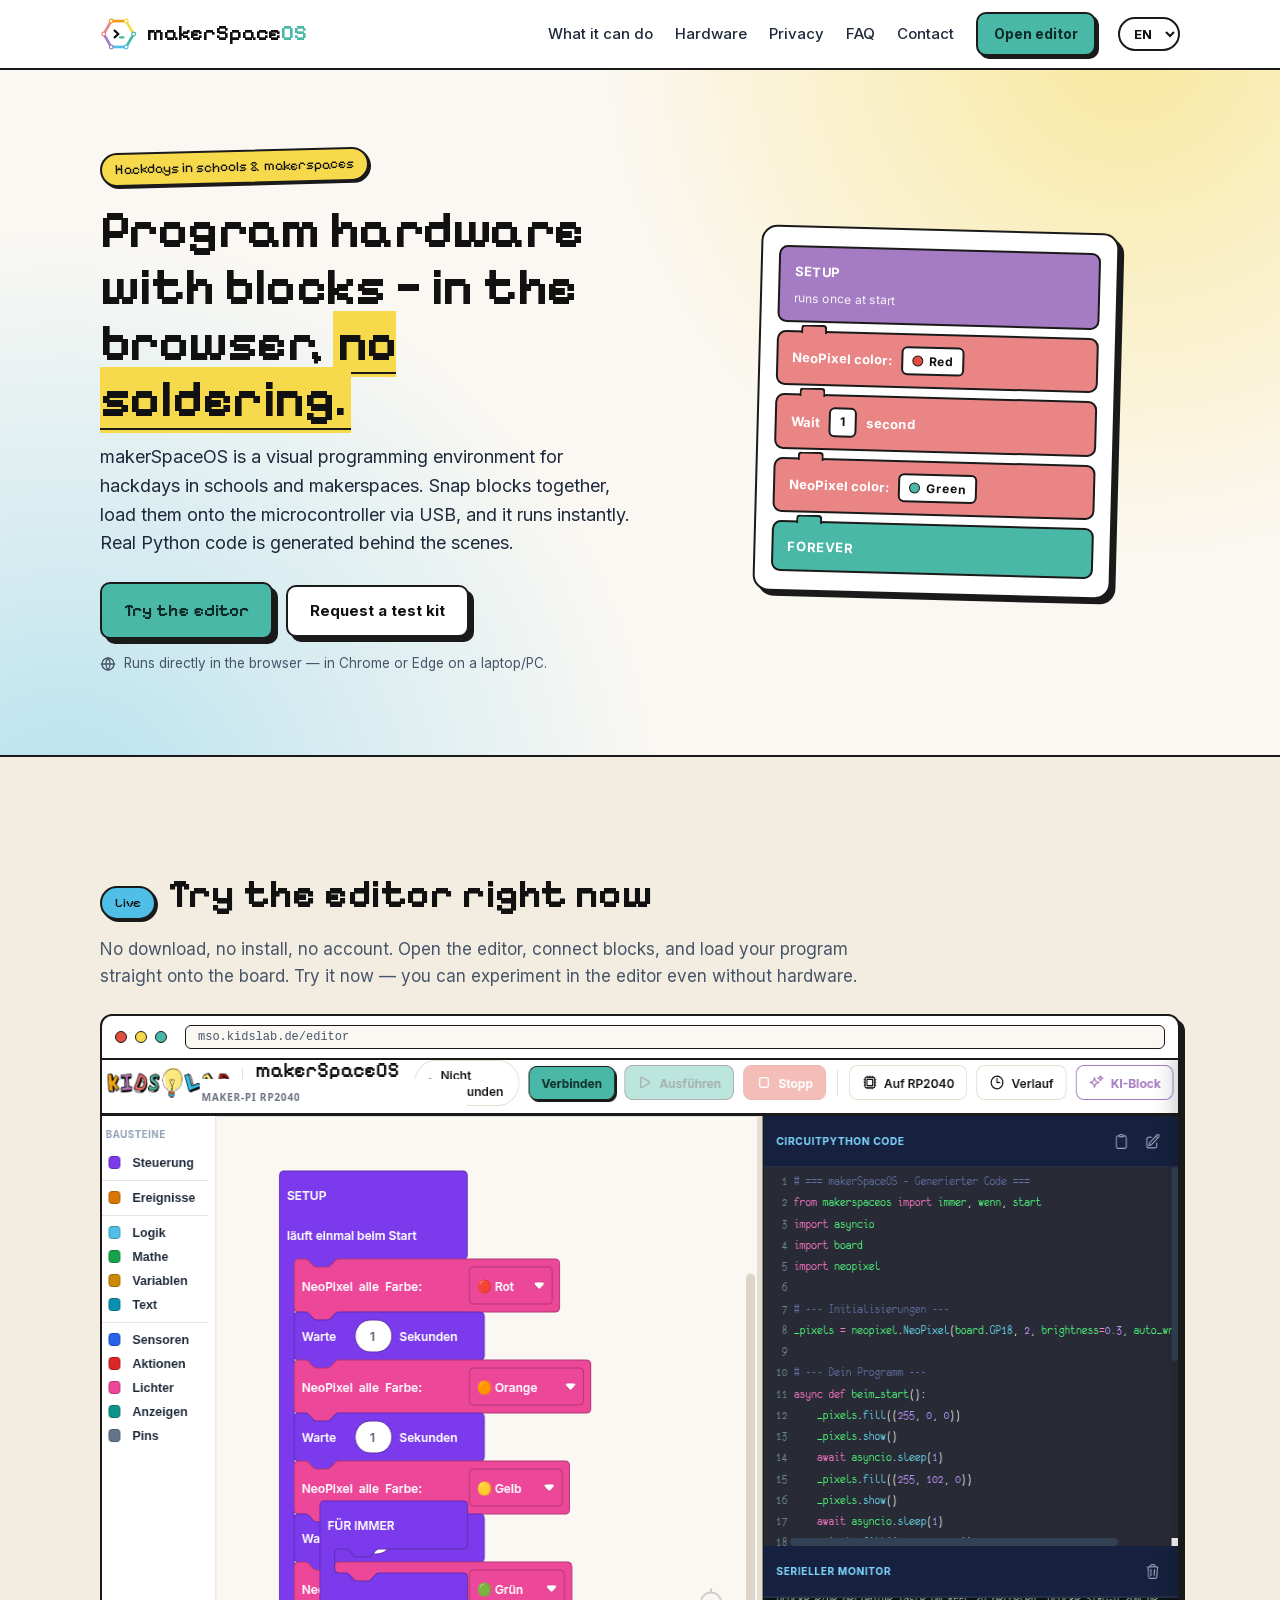
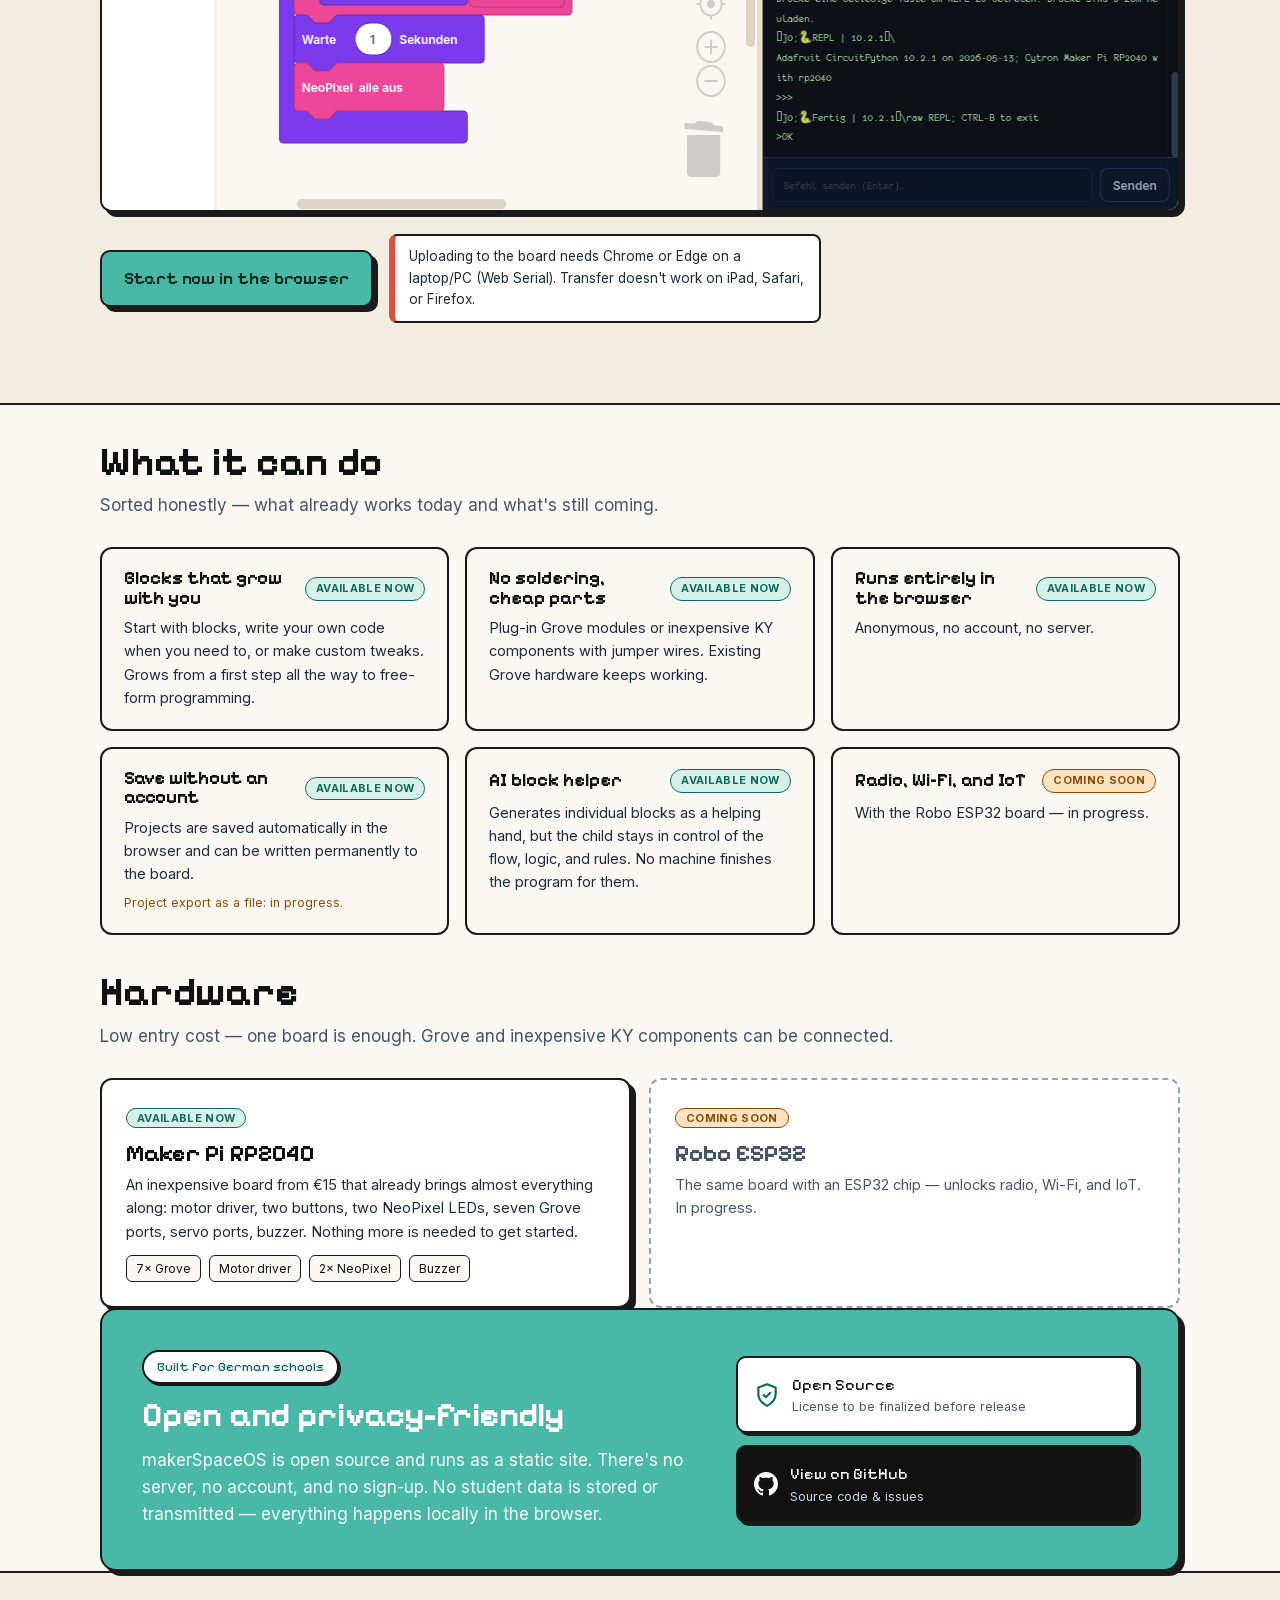
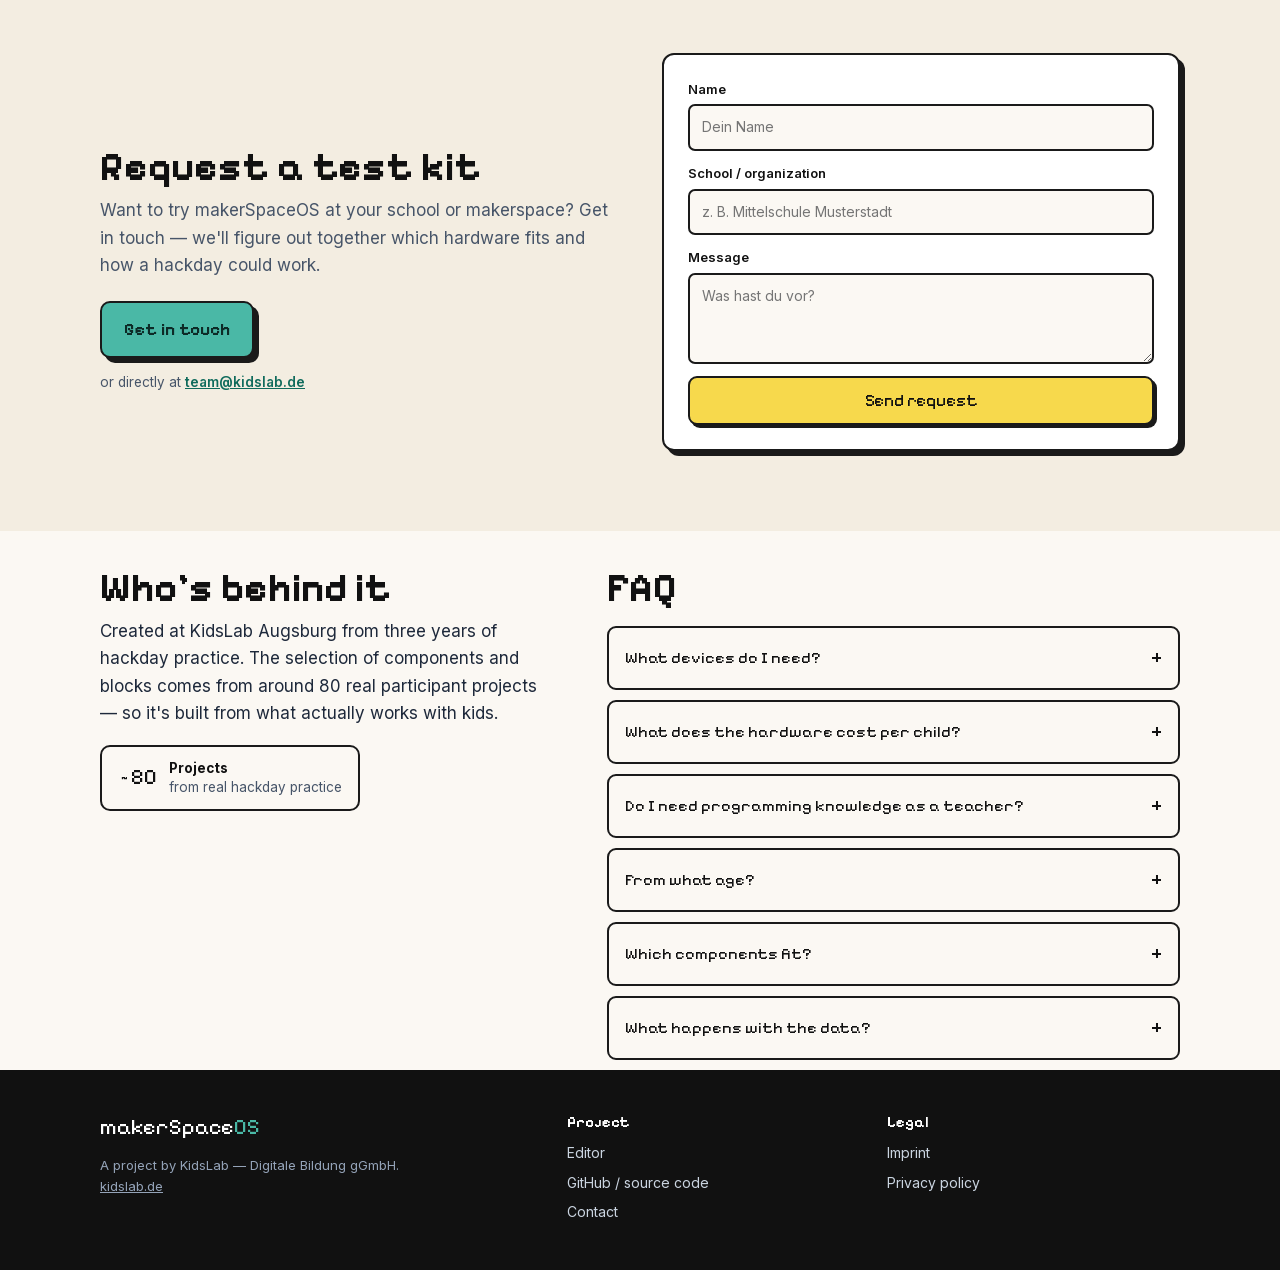
==== commit cca7094c: "Merge origin/main: Umzug nach GitHub (kidslabde/makerSpaceOS) Co-Authored-By: Claude Sonnet 5 <norep" ====
--- a/index.html
+++ b/index.html
@@ -117,6 +117,11 @@
         .btn-primary:active, .btn-ghost:active { transform: translate(2px,2px); box-shadow: 1px 1px 0 var(--line); }
         .btn-sm { padding: 9px 16px; font-size: 14px; box-shadow: var(--shadow); }
 
+        #lang-select {
+            border: 2px solid var(--line); border-radius: 999px; background: var(--surface); color: var(--ink);
+            font-family: var(--font-body); font-weight: 700; font-size: 13px; padding: 6px 10px; cursor: pointer;
+        }
+
         /* ===== Header / Nav ===== */
         header {
             height: 70px; display: flex; align-items: center; position: sticky; top: 0; z-index: 100;
@@ -266,7 +271,7 @@
     <!-- ===================== HEADER ===================== -->
     <header>
         <div class="container nav">
-            <a href="#top" class="brand" aria-label="makerSpaceOS Startseite">
+            <a href="#top" class="brand" aria-label="makerSpaceOS Startseite" id="brand-link">
                 <svg xmlns="http://www.w3.org/2000/svg" viewBox="0 0 110 100" fill="none" aria-hidden="true">
                     <g stroke-width="8" stroke-linecap="butt">
                         <line x1="37.5" y1="11.9" x2="72.5" y2="11.9" stroke="#F39A1B"/><line x1="79.25" y1="15.797" x2="96.75" y2="46.103" stroke="#F7D94C"/><line x1="96.75" y1="53.897" x2="79.25" y2="84.203" stroke="#4AB8A6"/><line x1="72.5" y1="88.1" x2="37.5" y2="88.1" stroke="#4FBFE8"/><line x1="30.75" y1="84.203" x2="13.25" y2="53.897" stroke="#A57BC3"/><line x1="13.25" y1="46.103" x2="30.75" y2="15.797" stroke="#E98685"/>
@@ -280,14 +285,18 @@
                 <span class="word">makerSpace<span class="accent">OS</span></span>
             </a>
             <input type="checkbox" id="nav-toggle" class="nav-toggle">
-            <label for="nav-toggle" class="burger" aria-label="Menü"><span></span><span></span><span></span></label>
+            <label for="nav-toggle" class="burger" aria-label="Menü" id="burger-label"><span></span><span></span><span></span></label>
             <nav class="nav-links">
-                <a href="#kann" class="link">Was es kann</a>
-                <a href="#hardware" class="link">Hardware</a>
-                <a href="#offen" class="link">Datenschutz</a>
-                <a href="#faq" class="link">FAQ</a>
-                <a href="#kontakt" class="link">Kontakt</a>
-                <a href="/editor/" class="btn btn-sm" style="background:var(--teal);color:var(--teal-ink);">Editor öffnen</a>
+                <a href="#kann" class="link" id="nav-kann">Was es kann</a>
+                <a href="#hardware" class="link" id="nav-hardware">Hardware</a>
+                <a href="#offen" class="link" id="nav-offen">Datenschutz</a>
+                <a href="#faq" class="link" id="nav-faq">FAQ</a>
+                <a href="#kontakt" class="link" id="nav-kontakt">Kontakt</a>
+                <a href="/editor/" class="btn btn-sm" style="background:var(--teal);color:var(--teal-ink);" id="nav-editor-btn">Editor öffnen</a>
+                <select id="lang-select" title="Sprache wählen">
+                    <option value="de">DE</option>
+                    <option value="en">EN</option>
+                </select>
             </nav>
         </div>
     </header>
@@ -297,27 +306,27 @@
         <section class="hero">
             <div class="container hero-grid">
                 <div>
-                    <span class="eyebrow" style="background:var(--yellow); transform:rotate(-1.5deg);">Hackdays in Schulen &amp; Makerspaces</span>
-                    <h1>Hardware programmieren mit Blöcken — im Browser, <span class="hl-mark">ohne Löten.</span></h1>
-                    <p>makerSpaceOS ist eine visuelle Programmierumgebung für Hackdays in Schulen und Makerspaces. Blöcke verbinden, per USB auf den Mikrocontroller laden, läuft sofort. Im Hintergrund entsteht echter Python-Code.</p>
+                    <span class="eyebrow" style="background:var(--yellow); transform:rotate(-1.5deg);" id="hero-eyebrow">Hackdays in Schulen &amp; Makerspaces</span>
+                    <h1 id="hero-h1">Hardware programmieren mit Blöcken — im Browser, <span class="hl-mark">ohne Löten.</span></h1>
+                    <p id="hero-p">makerSpaceOS ist eine visuelle Programmierumgebung für Hackdays in Schulen und Makerspaces. Blöcke verbinden, per USB auf den Mikrocontroller laden, läuft sofort. Im Hintergrund entsteht echter Python-Code.</p>
                     <div class="hero-cta">
-                        <a href="/editor/" class="btn btn-primary">Editor ausprobieren</a>
-                        <a href="#kontakt" class="btn btn-ghost">Test-Kit anfragen</a>
+                        <a href="/editor/" class="btn btn-primary" id="hero-cta-primary">Editor ausprobieren</a>
+                        <a href="#kontakt" class="btn btn-ghost" id="hero-cta-ghost">Test-Kit anfragen</a>
                     </div>
                     <div class="hero-note">
                         <svg width="16" height="16" viewBox="0 0 24 24" fill="none" stroke="currentColor" stroke-width="2" stroke-linecap="round" stroke-linejoin="round"><circle cx="12" cy="12" r="9"/><path d="M2 12h20M12 3a15 15 0 0 1 0 18M12 3a15 15 0 0 0 0 18"/></svg>
-                        Läuft direkt im Browser — in Chrome oder Edge am Laptop/PC.
+                        <span id="hero-note-text">Läuft direkt im Browser — in Chrome oder Edge am Laptop/PC.</span>
                     </div>
                 </div>
                 <div class="blockstack-wrap">
                     <div class="blockstack">
                         <div class="blockstack-bg"></div>
                         <div class="blockstack-inner">
-                            <div class="blk blk-purple"><b>SETUP</b><br><small>läuft einmal beim Start</small></div>
-                            <div class="blk blk-coral"><span class="nub"></span><div class="blk-row"><b>NeoPixel Farbe:</b> <span class="chip"><span class="swatch" style="background:var(--red);"></span>Rot</span></div></div>
-                            <div class="blk blk-coral"><span class="nub"></span><div class="blk-row"><b>Warte</b> <span class="chip">1</span> <b>Sekunden</b></div></div>
-                            <div class="blk blk-coral"><span class="nub"></span><div class="blk-row"><b>NeoPixel Farbe:</b> <span class="chip"><span class="swatch" style="background:var(--teal);"></span>Grün</span></div></div>
-                            <div class="blk blk-teal"><span class="nub"></span><b style="letter-spacing:.03em;">FÜR IMMER</b></div>
+                            <div class="blk blk-purple" id="blk-setup"><b>SETUP</b><br><small>läuft einmal beim Start</small></div>
+                            <div class="blk blk-coral"><span class="nub"></span><div class="blk-row" id="blk-color1"><b>NeoPixel Farbe:</b> <span class="chip"><span class="swatch" style="background:var(--red);"></span>Rot</span></div></div>
+                            <div class="blk blk-coral"><span class="nub"></span><div class="blk-row" id="blk-wait"><b>Warte</b> <span class="chip">1</span> <b>Sekunden</b></div></div>
+                            <div class="blk blk-coral"><span class="nub"></span><div class="blk-row" id="blk-color2"><b>NeoPixel Farbe:</b> <span class="chip"><span class="swatch" style="background:var(--teal);"></span>Grün</span></div></div>
+                            <div class="blk blk-teal"><span class="nub"></span><b style="letter-spacing:.03em;" id="blk-forever">FÜR IMMER</b></div>
                         </div>
                     </div>
                 </div>
@@ -328,74 +337,74 @@
         <section class="live">
             <div class="container">
                 <div class="live-head">
-                    <span class="eyebrow" style="background:var(--sky);">Live</span>
-                    <h2 class="h2">Editor direkt ausprobieren</h2>
-                </div>
-                <p class="lead" style="max-width:70ch; margin-bottom:24px;">Kein Download, keine Installation, kein Konto. Du öffnest den Editor, verbindest Blöcke und lädst dein Programm direkt auf das Board. Probier es jetzt aus — auch ohne Hardware kannst du im Editor herumbauen.</p>
+                    <span class="eyebrow" style="background:var(--sky);" id="live-eyebrow">Live</span>
+                    <h2 class="h2" id="live-h2">Editor direkt ausprobieren</h2>
+                </div>
+                <p class="lead" style="max-width:70ch; margin-bottom:24px;" id="live-p">Kein Download, keine Installation, kein Konto. Du öffnest den Editor, verbindest Blöcke und lädst dein Programm direkt auf das Board. Probier es jetzt aus — auch ohne Hardware kannst du im Editor herumbauen.</p>
                 <div class="browser">
                     <div class="browser-bar">
                         <span class="tdot" style="background:var(--red);"></span><span class="tdot" style="background:var(--yellow);"></span><span class="tdot" style="background:var(--teal);"></span>
                         <span class="browser-url">mso.kidslab.de/editor</span>
                     </div>
-                    <a href="/editor/" aria-label="Editor öffnen">
-                        <img src="assets/img/editor-preview.png" alt="makerSpaceOS Editor: Blöcke links, generierter Python-Code rechts" width="1168" height="750" loading="lazy">
+                    <a href="/editor/" aria-label="Editor öffnen" id="live-editor-link">
+                        <img src="assets/img/editor-preview.png" alt="makerSpaceOS Editor: Blöcke links, generierter Python-Code rechts" width="1168" height="750" loading="lazy" id="editor-preview-img">
                     </a>
                 </div>
                 <div class="live-foot">
-                    <a href="/editor/" class="btn btn-primary">Jetzt im Browser starten</a>
-                    <div class="note-box">Zum Aufspielen aufs Board braucht es Chrome oder Edge an einem Laptop/PC (Web&nbsp;Serial). Auf iPad, Safari und Firefox funktioniert das Übertragen nicht.</div>
+                    <a href="/editor/" class="btn btn-primary" id="live-cta">Jetzt im Browser starten</a>
+                    <div class="note-box" id="live-note">Zum Aufspielen aufs Board braucht es Chrome oder Edge an einem Laptop/PC (Web&nbsp;Serial). Auf iPad, Safari und Firefox funktioniert das Übertragen nicht.</div>
                 </div>
             </div>
         </section>
 
         <!-- ===================== WAS ES KANN ===================== -->
         <section id="kann" class="container">
-            <h2 class="h2">Was es kann</h2>
-            <p class="lead" style="margin-bottom:28px;">Ehrlich sortiert — was heute schon geht und was noch kommt.</p>
+            <h2 class="h2" id="kann-h2">Was es kann</h2>
+            <p class="lead" style="margin-bottom:28px;" id="kann-p">Ehrlich sortiert — was heute schon geht und was noch kommt.</p>
             <div class="grid-2">
                 <div class="card">
-                    <div class="card-head"><h3>Blöcke, die mitwachsen</h3><span class="pill pill-on">Jetzt nutzbar</span></div>
-                    <p>Anfangen mit Blöcken, bei Bedarf eigenen Code schreiben oder Anpassungen machen. Wächst vom Einstieg bis zum freien Programmieren mit.</p>
+                    <div class="card-head"><h3 id="card1-h3">Blöcke, die mitwachsen</h3><span class="pill pill-on">Jetzt nutzbar</span></div>
+                    <p id="card1-p">Anfangen mit Blöcken, bei Bedarf eigenen Code schreiben oder Anpassungen machen. Wächst vom Einstieg bis zum freien Programmieren mit.</p>
                 </div>
                 <div class="card">
-                    <div class="card-head"><h3>Kein Löten, günstige Bauteile</h3><span class="pill pill-on">Jetzt nutzbar</span></div>
-                    <p>Grove-Module zum Einstecken oder günstige KY-Bauteile mit Jumper-Kabeln. Vorhandenes Grove-Material lässt sich weiternutzen.</p>
+                    <div class="card-head"><h3 id="card2-h3">Kein Löten, günstige Bauteile</h3><span class="pill pill-on">Jetzt nutzbar</span></div>
+                    <p id="card2-p">Grove-Module zum Einstecken oder günstige KY-Bauteile mit Jumper-Kabeln. Vorhandenes Grove-Material lässt sich weiternutzen.</p>
                 </div>
                 <div class="card">
-                    <div class="card-head"><h3>Läuft komplett im Browser</h3><span class="pill pill-on">Jetzt nutzbar</span></div>
-                    <p>Anonym, ohne Konto, ohne Server.</p>
+                    <div class="card-head"><h3 id="card3-h3">Läuft komplett im Browser</h3><span class="pill pill-on">Jetzt nutzbar</span></div>
+                    <p id="card3-p">Anonym, ohne Konto, ohne Server.</p>
                 </div>
                 <div class="card">
-                    <div class="card-head"><h3>Speichern ohne Konto</h3><span class="pill pill-on">Jetzt nutzbar</span></div>
-                    <p>Projekte werden automatisch im Browser gesichert und lassen sich dauerhaft aufs Board schreiben.</p>
-                    <p class="soon-note">Projekt-Export als Datei: in Vorbereitung.</p>
+                    <div class="card-head"><h3 id="card4-h3">Speichern ohne Konto</h3><span class="pill pill-on">Jetzt nutzbar</span></div>
+                    <p id="card4-p">Projekte werden automatisch im Browser gesichert und lassen sich dauerhaft aufs Board schreiben.</p>
+                    <p class="soon-note" id="card4-soon">Projekt-Export als Datei: in Vorbereitung.</p>
                 </div>
                 <div class="card">
-                    <div class="card-head"><h3>KI-Block-Helfer</h3><span class="pill pill-on">Jetzt nutzbar</span></div>
-                    <p>Erzeugt einzelne Bausteine als Hilfe, aber das Kind behält Ablauf, Logik und Regeln selbst in der Hand. Keine Maschine, die das Programm fertig macht.</p>
+                    <div class="card-head"><h3 id="card5-h3">KI-Block-Helfer</h3><span class="pill pill-on">Jetzt nutzbar</span></div>
+                    <p id="card5-p">Erzeugt einzelne Bausteine als Hilfe, aber das Kind behält Ablauf, Logik und Regeln selbst in der Hand. Keine Maschine, die das Programm fertig macht.</p>
                 </div>
                 <div class="card">
-                    <div class="card-head"><h3>Funk, WLAN und IoT</h3><span class="pill pill-soon">In Vorbereitung</span></div>
-                    <p>Mit dem Robo-ESP32-Board — in Vorbereitung.</p>
+                    <div class="card-head"><h3 id="card6-h3">Funk, WLAN und IoT</h3><span class="pill pill-soon">In Vorbereitung</span></div>
+                    <p id="card6-p">Mit dem Robo-ESP32-Board — in Vorbereitung.</p>
                 </div>
             </div>
         </section>
 
         <!-- ===================== HARDWARE ===================== -->
         <section id="hardware" class="container" style="padding-top:0;">
-            <h2 class="h2">Hardware</h2>
-            <p class="lead" style="margin-bottom:28px;">Niedrige Einstiegskosten — ein Board reicht. Grove und günstige KY-Bauteile lassen sich anschließen.</p>
+            <h2 class="h2" id="hw-h2">Hardware</h2>
+            <p class="lead" style="margin-bottom:28px;" id="hw-p">Niedrige Einstiegskosten — ein Board reicht. Grove und günstige KY-Bauteile lassen sich anschließen.</p>
             <div class="hw">
                 <div class="hw-card">
                     <span class="pill pill-on">Jetzt nutzbar</span>
                     <h3>Maker Pi RP2040</h3>
-                    <p>Ein günstiges Board ab 15 €, das fast alles schon mitbringt: Motortreiber, zwei Taster, zwei NeoPixel-LEDs, sieben Grove-Anschlüsse, Servo-Anschlüsse, Buzzer. Mehr braucht der Einstieg nicht.</p>
-                    <div class="tags"><span class="tag">7× Grove</span><span class="tag">Motortreiber</span><span class="tag">2× NeoPixel</span><span class="tag">Buzzer</span></div>
+                    <p id="hw1-p">Ein günstiges Board ab 15 €, das fast alles schon mitbringt: Motortreiber, zwei Taster, zwei NeoPixel-LEDs, sieben Grove-Anschlüsse, Servo-Anschlüsse, Buzzer. Mehr braucht der Einstieg nicht.</p>
+                    <div class="tags"><span class="tag" id="hw1-tag1">7× Grove</span><span class="tag" id="hw1-tag2">Motortreiber</span><span class="tag">2× NeoPixel</span><span class="tag">Buzzer</span></div>
                 </div>
                 <div class="hw-card soon">
                     <span class="pill pill-soon">In Vorbereitung</span>
                     <h3>Robo ESP32</h3>
-                    <p>Dasselbe Board mit ESP32-Chip — schaltet Funk, WLAN und IoT frei. In Vorbereitung.</p>
+                    <p id="hw2-p">Dasselbe Board mit ESP32-Chip — schaltet Funk, WLAN und IoT frei. In Vorbereitung.</p>
                 </div>
             </div>
         </section>
@@ -405,18 +414,18 @@
             <div class="open-box">
                 <div class="open-grid">
                     <div>
-                        <span class="eyebrow" style="background:#fff; color:var(--teal-deep);">Für deutsche Schulen gebaut</span>
-                        <h2>Offen und datensparsam</h2>
-                        <p class="lead">makerSpaceOS ist Open Source und läuft als statische Seite. Es gibt keinen Server, kein Konto und keine Anmeldung. Es werden keine Schülerdaten gespeichert oder übertragen — alles passiert lokal im Browser.</p>
+                        <span class="eyebrow" style="background:#fff; color:var(--teal-deep);" id="offen-eyebrow">Für deutsche Schulen gebaut</span>
+                        <h2 id="offen-h2">Offen und datensparsam</h2>
+                        <p class="lead" id="offen-p">makerSpaceOS ist Open Source und läuft als statische Seite. Es gibt keinen Server, kein Konto und keine Anmeldung. Es werden keine Schülerdaten gespeichert oder übertragen — alles passiert lokal im Browser.</p>
                     </div>
                     <div class="open-cards">
                         <div class="open-card">
                             <svg width="26" height="26" viewBox="0 0 24 24" fill="none" stroke="#0f6b5c" stroke-width="2" stroke-linecap="round" stroke-linejoin="round"><path d="M12 2 4 5v6c0 5 3.5 8.5 8 11 4.5-2.5 8-6 8-11V5l-8-3Z"/><path d="m9 12 2 2 4-4"/></svg>
-                            <div><div class="t">Open Source</div><div class="s">Lizenz wird vor Veröffentlichung festgelegt</div></div>
+                            <div><div class="t" id="oc1-t">Open Source</div><div class="s" id="oc1-s">Lizenz wird vor Veröffentlichung festgelegt</div></div>
                         </div>
                         <a class="open-card dark" href="https://github.com/KidsLabDe/makerSpaceOS" target="_blank" rel="noopener">
                             <svg width="24" height="24" viewBox="0 0 16 16" fill="#fff"><path d="M8 0C3.58 0 0 3.58 0 8c0 3.54 2.29 6.53 5.47 7.59.4.07.55-.17.55-.38 0-.19-.01-.82-.01-1.49-2.01.37-2.53-.49-2.69-.94-.09-.23-.48-.94-.82-1.13-.28-.15-.68-.52-.01-.53.63-.01 1.08.58 1.23.82.72 1.21 1.87.87 2.33.66.07-.52.28-.87.51-1.07-1.78-.2-3.64-.89-3.64-3.95 0-.87.31-1.59.82-2.15-.08-.2-.36-1.02.08-2.12 0 0 .67-.21 2.2.82.64-.18 1.32-.27 2-.27s1.36.09 2 .27c1.53-1.04 2.2-.82 2.2-.82.44 1.1.16 1.92.08 2.12.51.56.82 1.27.82 2.15 0 3.07-1.87 3.75-3.65 3.95.29.25.54.73.54 1.48 0 1.07-.01 1.93-.01 2.2 0 .21.15.46.55.38A8.01 8.01 0 0 0 16 8c0-4.42-3.58-8-8-8Z"/></svg>
-                            <div><div class="t">Auf GitHub ansehen</div><div class="s">Quellcode &amp; Issues</div></div>
+                            <div><div class="t" id="oc2-t">Auf GitHub ansehen</div><div class="s" id="oc2-s">Quellcode &amp; Issues</div></div>
                         </a>
                     </div>
                 </div>
@@ -427,16 +436,16 @@
         <section id="kontakt" class="live" style="border-bottom:none;">
             <div class="container contact-grid">
                 <div>
-                    <h2 class="h2">Test-Kit anfragen</h2>
-                    <p class="lead" style="max-width:48ch; margin-bottom:22px;">Du willst makerSpaceOS an deiner Schule oder in deinem Makerspace ausprobieren? Melde dich — wir besprechen gemeinsam, welche Hardware passt und wie ein Hackday damit ablaufen kann.</p>
-                    <a href="mailto:team@kidslab.de?subject=Test-Kit%20makerSpaceOS" class="btn btn-primary">Kontakt aufnehmen</a>
-                    <p style="font-size:13.5px; color:var(--muted); margin-top:14px;">oder direkt an <a href="mailto:team@kidslab.de" style="color:var(--teal-deep); font-weight:600;">team@kidslab.de</a></p>
+                    <h2 class="h2" id="kontakt-h2">Test-Kit anfragen</h2>
+                    <p class="lead" style="max-width:48ch; margin-bottom:22px;" id="kontakt-p">Du willst makerSpaceOS an deiner Schule oder in deinem Makerspace ausprobieren? Melde dich — wir besprechen gemeinsam, welche Hardware passt und wie ein Hackday damit ablaufen kann.</p>
+                    <a href="mailto:team@kidslab.de?subject=Test-Kit%20makerSpaceOS" class="btn btn-primary" id="kontakt-cta">Kontakt aufnehmen</a>
+                    <p style="font-size:13.5px; color:var(--muted); margin-top:14px;" id="kontakt-alt">oder direkt an <a href="mailto:team@kidslab.de" style="color:var(--teal-deep); font-weight:600;">team@kidslab.de</a></p>
                 </div>
                 <form class="form-box" onsubmit="return sendContact(this)">
-                    <div class="field"><label for="f-name">Name</label><input id="f-name" name="name" type="text" placeholder="Dein Name"></div>
-                    <div class="field"><label for="f-org">Schule / Einrichtung</label><input id="f-org" name="org" type="text" placeholder="z. B. Mittelschule Musterstadt"></div>
-                    <div class="field"><label for="f-msg">Nachricht</label><textarea id="f-msg" name="msg" rows="3" placeholder="Was hast du vor?"></textarea></div>
-                    <button type="submit">Anfrage senden</button>
+                    <div class="field"><label for="f-name" id="f-name-label">Name</label><input id="f-name" name="name" type="text" placeholder="Dein Name"></div>
+                    <div class="field"><label for="f-org" id="f-org-label">Schule / Einrichtung</label><input id="f-org" name="org" type="text" placeholder="z. B. Mittelschule Musterstadt"></div>
+                    <div class="field"><label for="f-msg" id="f-msg-label">Nachricht</label><textarea id="f-msg" name="msg" rows="3" placeholder="Was hast du vor?"></textarea></div>
+                    <button type="submit" id="f-submit">Anfrage senden</button>
                 </form>
             </div>
         </section>
@@ -445,18 +454,18 @@
         <section id="faq" class="container">
             <div class="about-grid">
                 <div>
-                    <h2 class="h2">Wer dahinter steht</h2>
-                    <p class="lead" style="margin-bottom:18px; color:#1e293b;">Entstanden beim KidsLab Augsburg aus drei Jahren Hackday-Praxis. Die Auswahl an Bauteilen und Blöcken stammt aus rund 80 echten Teilnehmer-Projekten — also aus dem, was mit Kindern wirklich funktioniert.</p>
-                    <div class="stat"><span class="big" style="font-size:22px;">~80</span><div style="font-size:13.5px; color:var(--muted); line-height:1.4;"><strong style="color:var(--ink);">Projekte</strong><br>aus echter Hackday-Praxis</div></div>
+                    <h2 class="h2" id="about-h2">Wer dahinter steht</h2>
+                    <p class="lead" style="margin-bottom:18px; color:#1e293b;" id="about-p">Entstanden beim KidsLab Augsburg aus drei Jahren Hackday-Praxis. Die Auswahl an Bauteilen und Blöcken stammt aus rund 80 echten Teilnehmer-Projekten — also aus dem, was mit Kindern wirklich funktioniert.</p>
+                    <div class="stat"><span class="big" style="font-size:22px;">~80</span><div style="font-size:13.5px; color:var(--muted); line-height:1.4;" id="about-stat"><strong style="color:var(--ink);">Projekte</strong><br>aus echter Hackday-Praxis</div></div>
                 </div>
                 <div>
-                    <h2 class="h2" style="margin-bottom:16px;">FAQ</h2>
-                    <details><summary>Welche Geräte brauche ich?<span class="plus">+</span></summary><div class="answer">Laptop oder PC mit Chrome oder Edge. Kein iPad — siehe Geräte-Hinweis.</div></details>
-                    <details><summary>Was kostet die Hardware pro Kind?<span class="plus">+</span></summary><div class="answer">Board ab 15 €, dazu wenige günstige Bauteile.</div></details>
-                    <details><summary>Brauche ich als Lehrkraft Programmierkenntnisse?<span class="plus">+</span></summary><div class="answer">Nein.</div></details>
-                    <details><summary>Ab welchem Alter?<span class="plus">+</span></summary><div class="answer">Ab ca. 9 Jahren.</div></details>
-                    <details><summary>Welche Bauteile passen?<span class="plus">+</span></summary><div class="answer">Die meisten gängigen Grove-Sensoren und günstige KY-Module. Hinweis: die Ports liefern 3,3 V, nicht jedes 5-V-Modul läuft automatisch.</div></details>
-                    <details><summary>Was passiert mit den Daten?<span class="plus">+</span></summary><div class="answer">Nichts verlässt den Browser. Kein Konto, kein Server.</div></details>
+                    <h2 class="h2" style="margin-bottom:16px;" id="faq-h2">FAQ</h2>
+                    <details><summary id="faq1-q">Welche Geräte brauche ich?<span class="plus">+</span></summary><div class="answer" id="faq1-a">Laptop oder PC mit Chrome oder Edge. Kein iPad — siehe Geräte-Hinweis.</div></details>
+                    <details><summary id="faq2-q">Was kostet die Hardware pro Kind?<span class="plus">+</span></summary><div class="answer" id="faq2-a">Board ab 15 €, dazu wenige günstige Bauteile.</div></details>
+                    <details><summary id="faq3-q">Brauche ich als Lehrkraft Programmierkenntnisse?<span class="plus">+</span></summary><div class="answer" id="faq3-a">Nein.</div></details>
+                    <details><summary id="faq4-q">Ab welchem Alter?<span class="plus">+</span></summary><div class="answer" id="faq4-a">Ab ca. 9 Jahren.</div></details>
+                    <details><summary id="faq5-q">Welche Bauteile passen?<span class="plus">+</span></summary><div class="answer" id="faq5-a">Die meisten gängigen Grove-Sensoren und günstige KY-Module. Hinweis: die Ports liefern 3,3 V, nicht jedes 5-V-Modul läuft automatisch.</div></details>
+                    <details><summary id="faq6-q">Was passiert mit den Daten?<span class="plus">+</span></summary><div class="answer" id="faq6-a">Nichts verlässt den Browser. Kein Konto, kein Server.</div></details>
                 </div>
             </div>
         </section>
@@ -467,18 +476,18 @@
         <div class="container footer-grid">
             <div>
                 <span class="word">makerSpace<span class="accent">OS</span></span>
-                <p>Ein Projekt der KidsLab — Digitale Bildung gGmbH.<br><a href="https://kidslab.de" target="_blank" rel="noopener" style="color:#94a3b8;">kidslab.de</a></p>
+                <p id="footer-about"><span id="footer-about-text">Ein Projekt der KidsLab — Digitale Bildung gGmbH.</span><br><a href="https://kidslab.de" target="_blank" rel="noopener" style="color:#94a3b8;">kidslab.de</a></p>
             </div>
             <div class="footer-col">
-                <h4>Projekt</h4>
-                <a href="/editor/">Editor</a>
-                <a href="https://github.com/KidsLabDe/makerSpaceOS" target="_blank" rel="noopener">GitHub / Quellcode</a>
-                <a href="mailto:team@kidslab.de">Kontakt</a>
+                <h4 id="footer-h4-1">Projekt</h4>
+                <a href="/editor/" id="footer-link-editor">Editor</a>
+                <a href="https://github.com/KidsLabDe/makerSpaceOS" target="_blank" rel="noopener" id="footer-link-codeberg">GitHub / Quellcode</a>
+                <a href="mailto:team@kidslab.de" id="footer-link-kontakt">Kontakt</a>
             </div>
             <div class="footer-col">
-                <h4>Rechtliches</h4>
-                <a href="https://kidslab.de/impressum/" target="_blank" rel="noopener">Impressum</a>
-                <a href="https://kidslab.de/datenschutz/" target="_blank" rel="noopener">Datenschutzerklärung</a>
+                <h4 id="footer-h4-2">Rechtliches</h4>
+                <a href="https://kidslab.de/impressum/" target="_blank" rel="noopener" id="footer-link-impressum">Impressum</a>
+                <a href="https://kidslab.de/datenschutz/" target="_blank" rel="noopener" id="footer-link-datenschutz">Datenschutzerklärung</a>
             </div>
         </div>
     </footer>
@@ -488,13 +497,173 @@
             var name = form.name.value.trim();
             var org  = form.org.value.trim();
             var msg  = form.msg.value.trim();
-            var body = 'Name: ' + name + '\n' + 'Schule / Einrichtung: ' + org + '\n\n' + msg;
+            var isEn = document.documentElement.lang === 'en';
+            var labelName = isEn ? 'Name' : 'Name';
+            var labelOrg  = isEn ? 'School / organization' : 'Schule / Einrichtung';
+            var body = labelName + ': ' + name + '\n' + labelOrg + ': ' + org + '\n\n' + msg;
+            var subject = isEn ? 'Test kit makerSpaceOS' : 'Test-Kit makerSpaceOS';
             window.location.href = 'mailto:team@kidslab.de?subject=' +
-                encodeURIComponent('Test-Kit makerSpaceOS') +
+                encodeURIComponent(subject) +
                 '&body=' + encodeURIComponent(body);
             return false;
         }
     </script>
 
+    <!-- ===================== SPRACHE (DE/EN) =====================
+         Deutsch bleibt direkt im HTML (first class), Englisch kommt additiv
+         über dieses Skript. Ohne gespeicherte Wahl wird die Browsersprache
+         ausgewertet; die Wahl wird mit dem Editor-Submodul geteilt
+         (gleicher localStorage-Key). -->
+    <script>
+    (function () {
+        var STORAGE_KEY = 'makerspaceos.lang';
+
+        var EN = {
+            'nav-kann': 'What it can do',
+            'nav-hardware': 'Hardware',
+            'nav-offen': 'Privacy',
+            'nav-faq': 'FAQ',
+            'nav-kontakt': 'Contact',
+            'nav-editor-btn': 'Open editor',
+
+            'hero-eyebrow': 'Hackdays in schools &amp; makerspaces',
+            'hero-h1': 'Program hardware with blocks — in the browser, <span class="hl-mark">no soldering.</span>',
+            'hero-p': 'makerSpaceOS is a visual programming environment for hackdays in schools and makerspaces. Snap blocks together, load them onto the microcontroller via USB, and it runs instantly. Real Python code is generated behind the scenes.',
+            'hero-cta-primary': 'Try the editor',
+            'hero-cta-ghost': 'Request a test kit',
+            'hero-note-text': 'Runs directly in the browser — in Chrome or Edge on a laptop/PC.',
+
+            'blk-setup': '<b>SETUP</b><br><small>runs once at start</small>',
+            'blk-color1': '<b>NeoPixel color:</b> <span class="chip"><span class="swatch" style="background:var(--red);"></span>Red</span>',
+            'blk-wait': '<b>Wait</b> <span class="chip">1</span> <b>second</b>',
+            'blk-color2': '<b>NeoPixel color:</b> <span class="chip"><span class="swatch" style="background:var(--teal);"></span>Green</span>',
+            'blk-forever': 'FOREVER',
+
+            'live-eyebrow': 'Live',
+            'live-h2': 'Try the editor right now',
+            'live-p': "No download, no install, no account. Open the editor, connect blocks, and load your program straight onto the board. Try it now — you can experiment in the editor even without hardware.",
+            'live-cta': 'Start now in the browser',
+            'live-note': "Uploading to the board needs Chrome or Edge on a laptop/PC (Web&nbsp;Serial). Transfer doesn't work on iPad, Safari, or Firefox.",
+
+            'kann-h2': 'What it can do',
+            'kann-p': "Sorted honestly — what already works today and what's still coming.",
+            'card1-h3': 'Blocks that grow with you',
+            'card1-p': 'Start with blocks, write your own code when you need to, or make custom tweaks. Grows from a first step all the way to free-form programming.',
+            'card2-h3': 'No soldering, cheap parts',
+            'card2-p': 'Plug-in Grove modules or inexpensive KY components with jumper wires. Existing Grove hardware keeps working.',
+            'card3-h3': 'Runs entirely in the browser',
+            'card3-p': 'Anonymous, no account, no server.',
+            'card4-h3': 'Save without an account',
+            'card4-p': 'Projects are saved automatically in the browser and can be written permanently to the board.',
+            'card4-soon': 'Project export as a file: in progress.',
+            'card5-h3': 'AI block helper',
+            'card5-p': 'Generates individual blocks as a helping hand, but the child stays in control of the flow, logic, and rules. No machine finishes the program for them.',
+            'card6-h3': 'Radio, Wi-Fi, and IoT',
+            'card6-p': 'With the Robo ESP32 board — in progress.',
+
+            'hw-h2': 'Hardware',
+            'hw-p': 'Low entry cost — one board is enough. Grove and inexpensive KY components can be connected.',
+            'hw1-p': 'An inexpensive board from €15 that already brings almost everything along: motor driver, two buttons, two NeoPixel LEDs, seven Grove ports, servo ports, buzzer. Nothing more is needed to get started.',
+            'hw1-tag1': '7× Grove',
+            'hw1-tag2': 'Motor driver',
+            'hw2-p': 'The same board with an ESP32 chip — unlocks radio, Wi-Fi, and IoT. In progress.',
+
+            'offen-eyebrow': 'Built for German schools',
+            'offen-h2': 'Open and privacy-friendly',
+            'offen-p': "makerSpaceOS is open source and runs as a static site. There's no server, no account, and no sign-up. No student data is stored or transmitted — everything happens locally in the browser.",
+            'oc1-t': 'Open Source',
+            'oc1-s': 'License to be finalized before release',
+            'oc2-t': 'View on GitHub',
+            'oc2-s': 'Source code &amp; issues',
+
+            'kontakt-h2': 'Request a test kit',
+            'kontakt-p': "Want to try makerSpaceOS at your school or makerspace? Get in touch — we'll figure out together which hardware fits and how a hackday could work.",
+            'kontakt-cta': 'Get in touch',
+            'kontakt-alt': 'or directly at <a href="mailto:team@kidslab.de" style="color:var(--teal-deep); font-weight:600;">team@kidslab.de</a>',
+            'f-name-label': 'Name',
+            'f-org-label': 'School / organization',
+            'f-msg-label': 'Message',
+            'f-submit': 'Send request',
+
+            'about-h2': "Who's behind it",
+            'about-p': "Created at KidsLab Augsburg from three years of hackday practice. The selection of components and blocks comes from around 80 real participant projects — so it's built from what actually works with kids.",
+            'about-stat': '<strong style="color:var(--ink);">Projects</strong><br>from real hackday practice',
+            'faq-h2': 'FAQ',
+            'faq1-q': 'What devices do I need?<span class="plus">+</span>',
+            'faq1-a': 'A laptop or PC with Chrome or Edge. No iPad — see the device note.',
+            'faq2-q': 'What does the hardware cost per child?<span class="plus">+</span>',
+            'faq2-a': 'Board from €15, plus a few inexpensive components.',
+            'faq3-q': 'Do I need programming knowledge as a teacher?<span class="plus">+</span>',
+            'faq3-a': 'No.',
+            'faq4-q': 'From what age?<span class="plus">+</span>',
+            'faq4-a': 'From about 9 years old.',
+            'faq5-q': 'Which components fit?<span class="plus">+</span>',
+            'faq5-a': 'Most common Grove sensors and inexpensive KY modules. Note: the ports supply 3.3V, so not every 5V module works automatically.',
+            'faq6-q': 'What happens with the data?<span class="plus">+</span>',
+            'faq6-a': 'Nothing leaves the browser. No account, no server.',
+
+            'footer-about-text': 'A project by KidsLab — Digitale Bildung gGmbH.',
+            'footer-h4-1': 'Project',
+            'footer-link-editor': 'Editor',
+            'footer-link-codeberg': 'GitHub / source code',
+            'footer-link-kontakt': 'Contact',
+            'footer-h4-2': 'Legal',
+            'footer-link-impressum': 'Imprint',
+            'footer-link-datenschutz': 'Privacy policy'
+        };
+
+        var ATTR_EN = {
+            'brand-link':        { attr: 'aria-label', text: 'makerSpaceOS home' },
+            'burger-label':      { attr: 'aria-label', text: 'Menu' },
+            'live-editor-link':  { attr: 'aria-label', text: 'Open editor' },
+            'editor-preview-img':{ attr: 'alt', text: 'makerSpaceOS editor: blocks on the left, generated Python code on the right' },
+            'lang-select':       { attr: 'title', text: 'Choose language' }
+        };
+
+        var PILL_EN = { 'pill-on': 'Available now', 'pill-soon': 'Coming soon' };
+
+        function detectLang() {
+            try {
+                var stored = localStorage.getItem(STORAGE_KEY);
+                if (stored === 'de' || stored === 'en') return stored;
+            } catch (e) { /* localStorage evtl. nicht verfügbar */ }
+            var nav = ((navigator.language || navigator.userLanguage || 'de') + '').toLowerCase();
+            return nav.indexOf('de') === 0 ? 'de' : 'en';
+        }
+
+        function applyLang(lang) {
+            document.documentElement.lang = lang;
+
+            if (lang === 'en') {
+                for (var id in EN) {
+                    var el = document.getElementById(id);
+                    if (el) el.innerHTML = EN[id];
+                }
+                for (var aid in ATTR_EN) {
+                    var ael = document.getElementById(aid);
+                    if (ael) ael.setAttribute(ATTR_EN[aid].attr, ATTR_EN[aid].text);
+                }
+                document.querySelectorAll('.pill-on').forEach(function (el) { el.textContent = PILL_EN['pill-on']; });
+                document.querySelectorAll('.pill-soon').forEach(function (el) { el.textContent = PILL_EN['pill-soon']; });
+            }
+
+            var sel = document.getElementById('lang-select');
+            if (sel) sel.value = lang;
+        }
+
+        function setLang(lang) {
+            if (lang !== 'de' && lang !== 'en') return;
+            try { localStorage.setItem(STORAGE_KEY, lang); } catch (e) { /* ignorieren */ }
+            location.reload();
+        }
+
+        document.addEventListener('DOMContentLoaded', function () {
+            applyLang(detectLang());
+            var sel = document.getElementById('lang-select');
+            if (sel) sel.addEventListener('change', function () { setLang(sel.value); });
+        });
+    })();
+    </script>
+
 </body>
 </html>
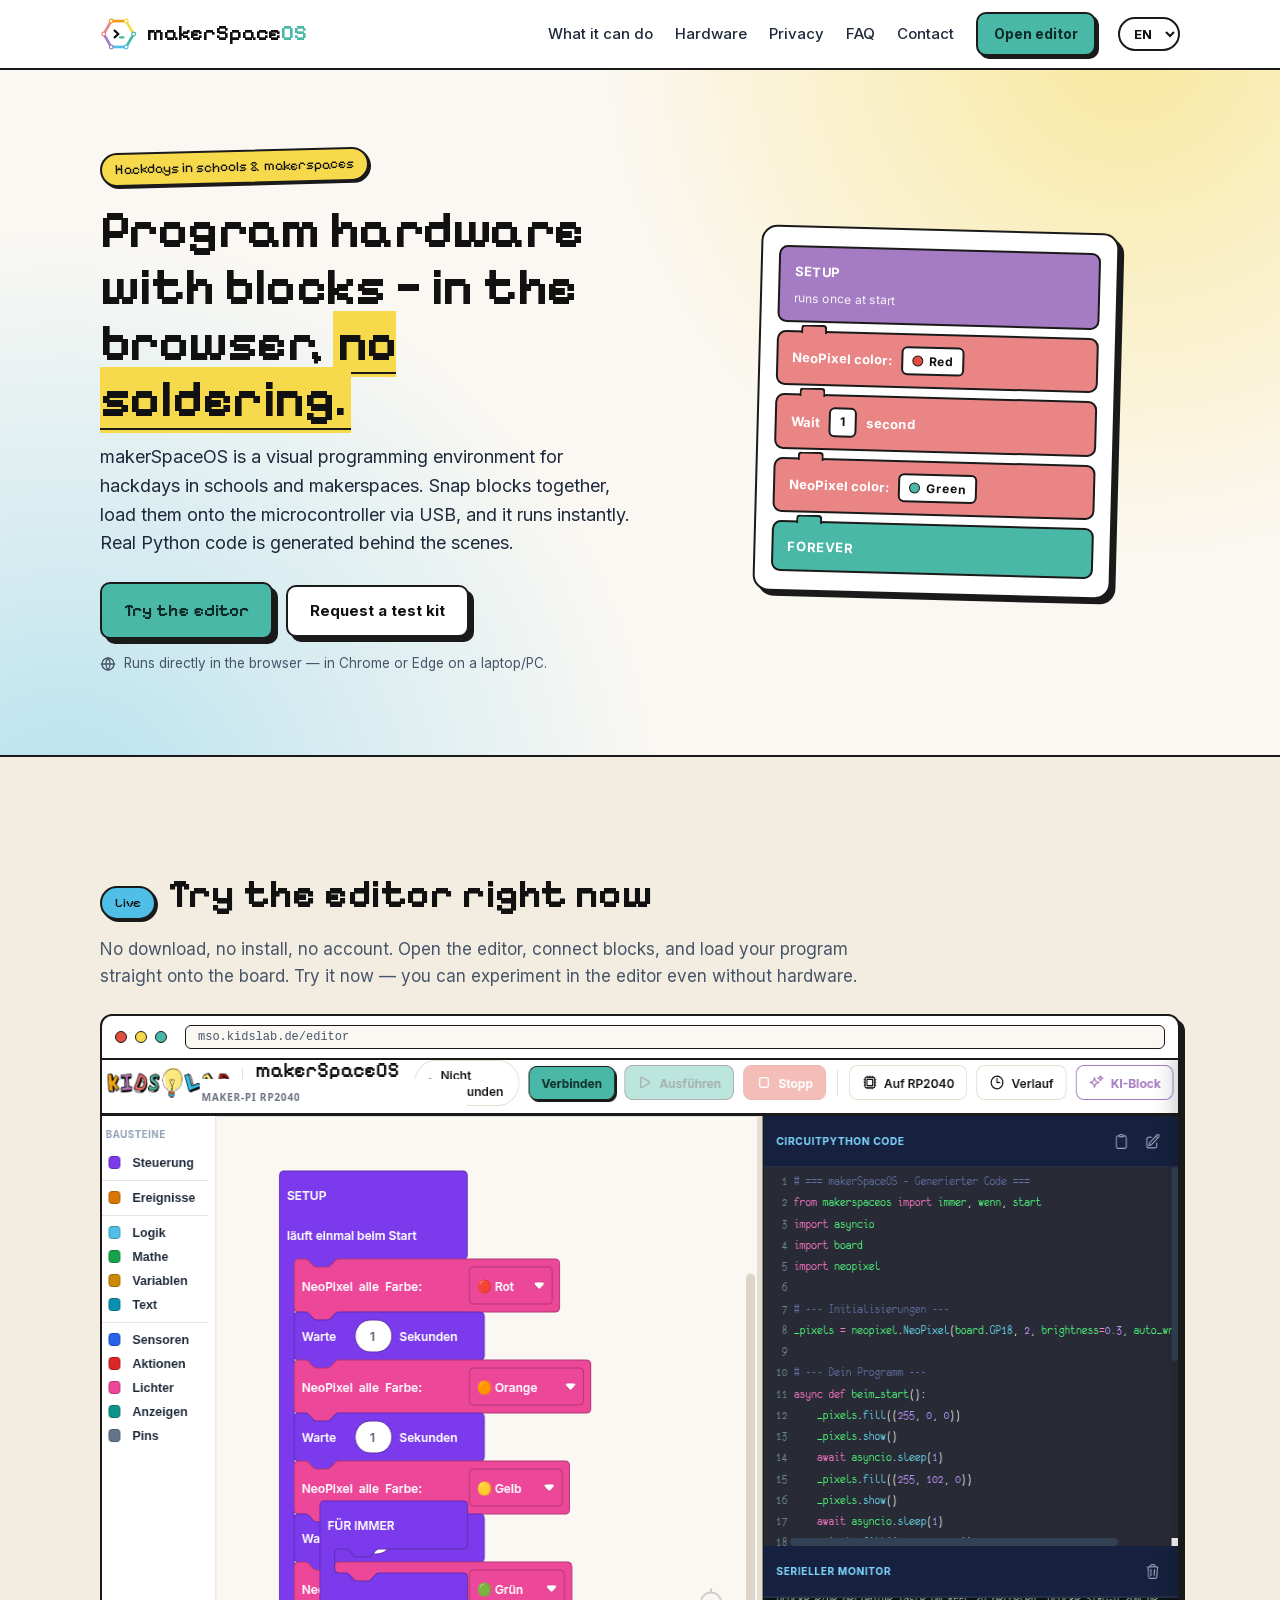
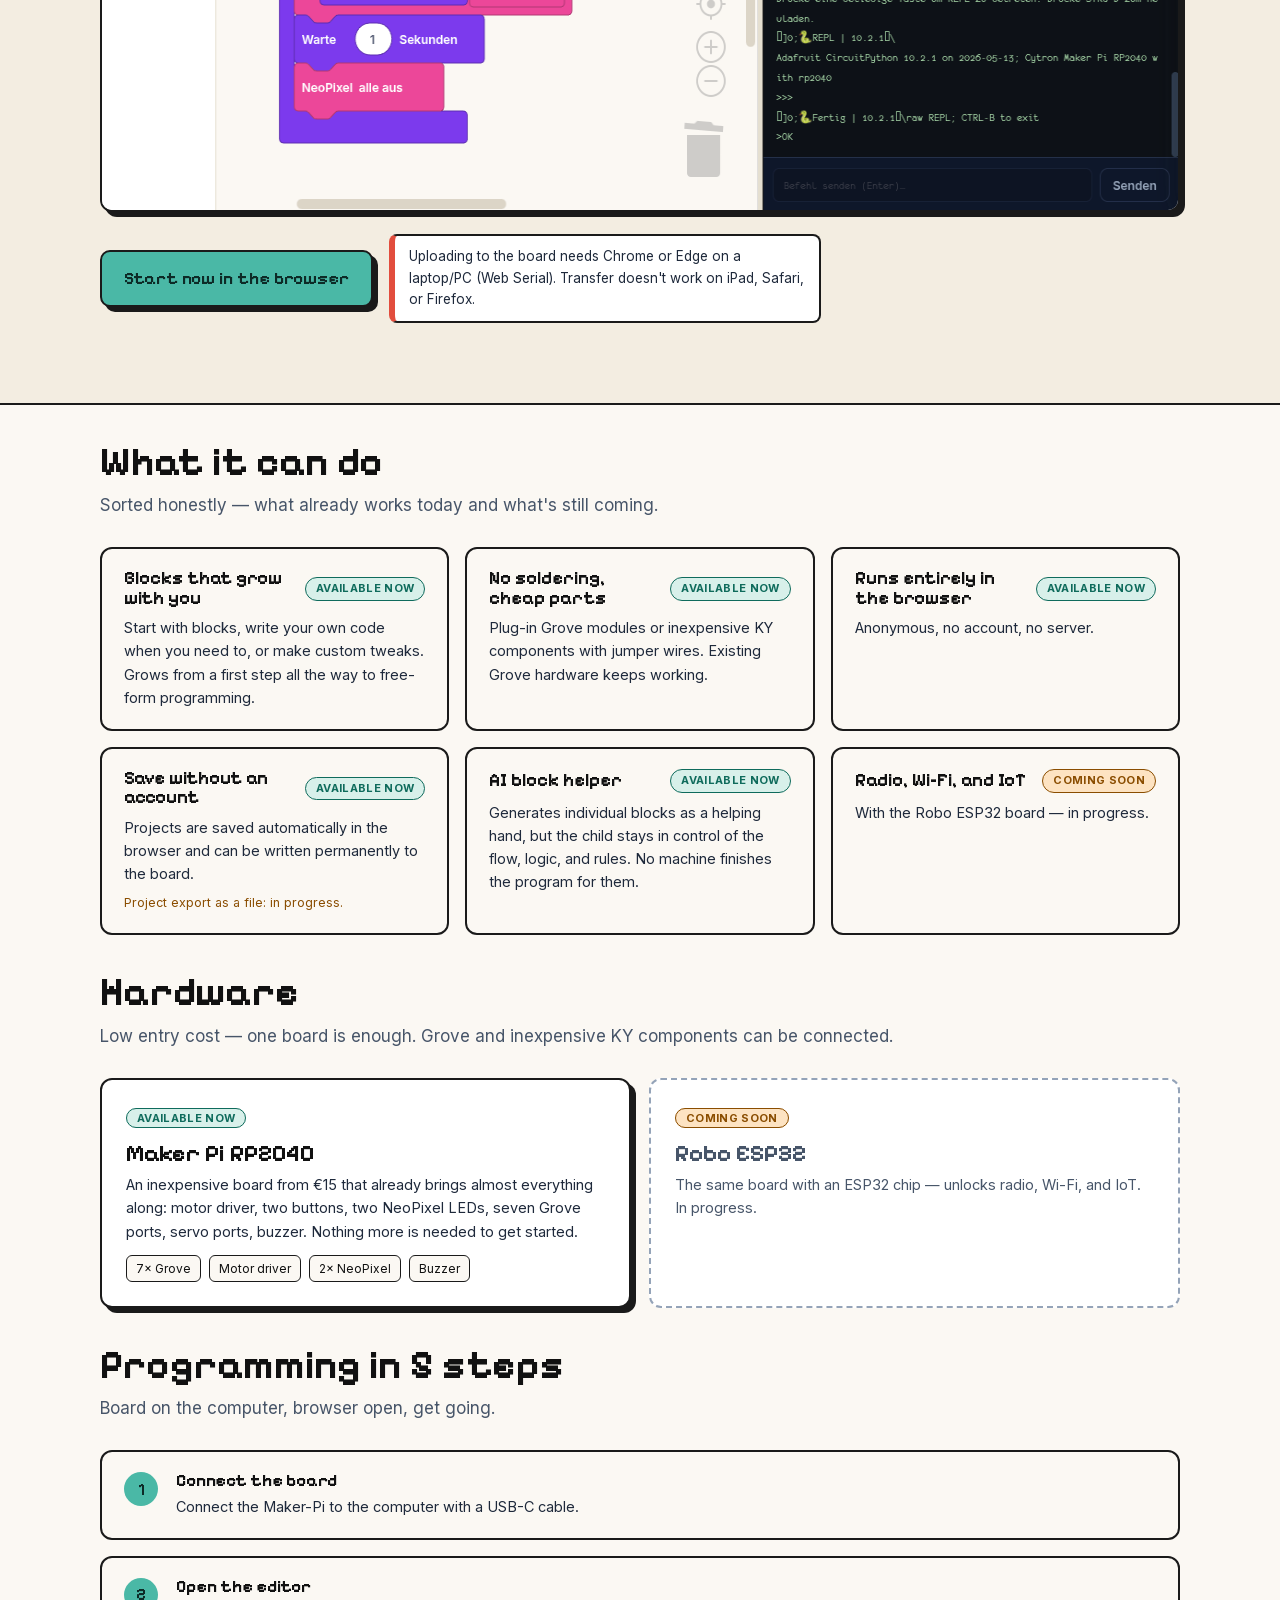
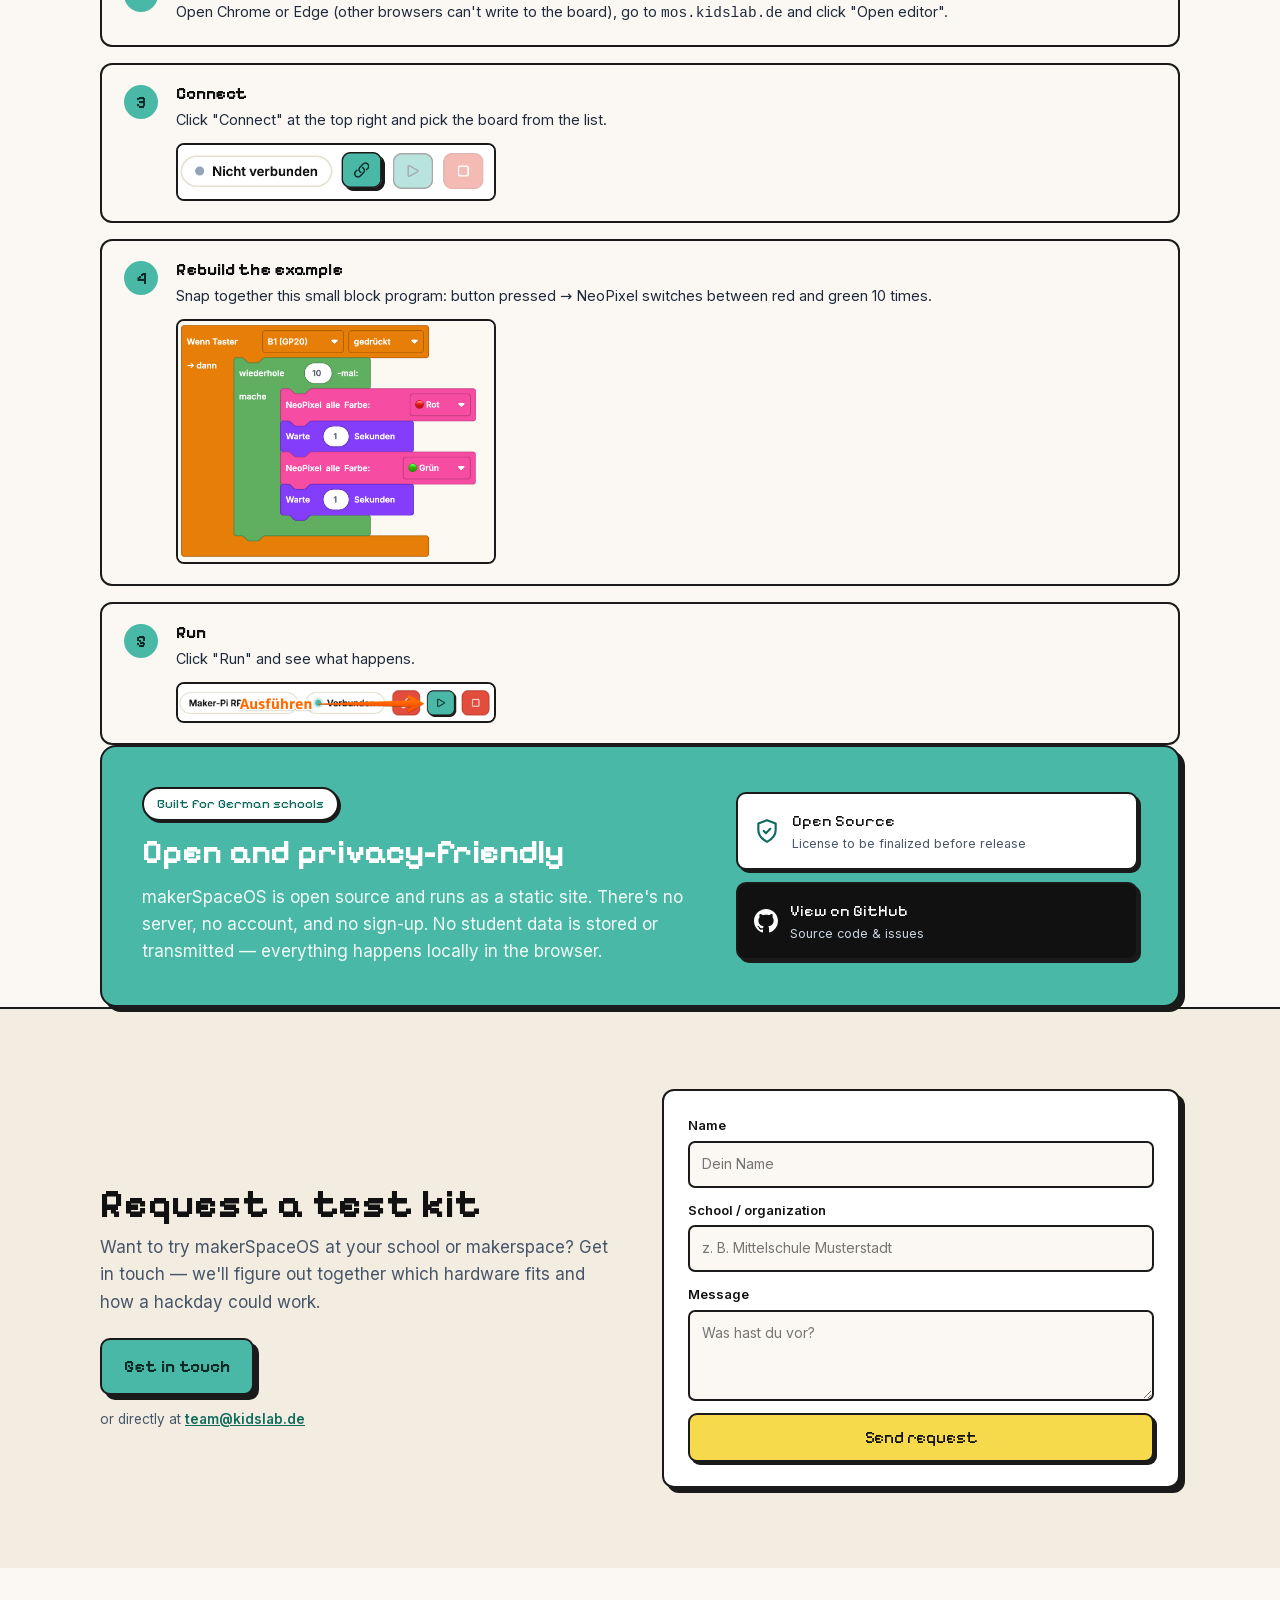
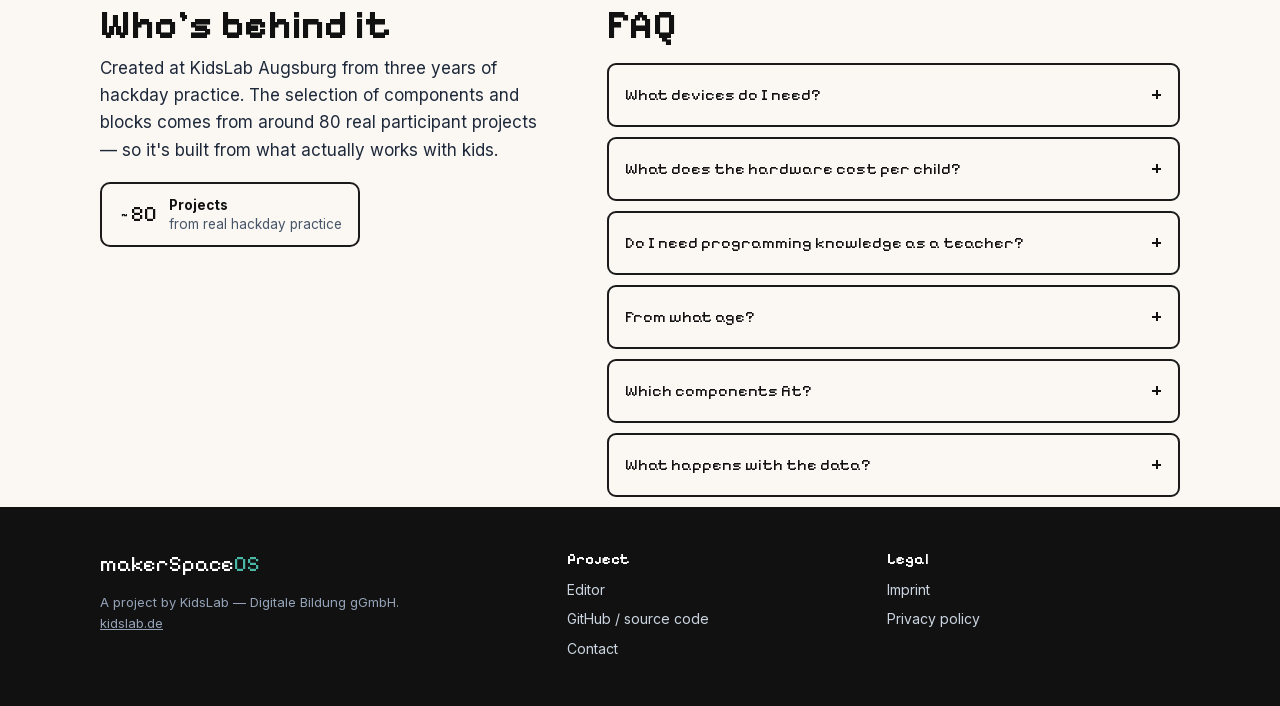
==== commit ce6b2211: "Neue Sektion "In 5 Schritten programmieren" Zwischen Hardware und "Offen & datensparsam" eingefuegt:" ====
--- a/index.html
+++ b/index.html
@@ -187,6 +187,16 @@
         .card p { font-size: 14.5px; color: #1e293b; }
         .card .soon-note { font-size: 12.5px; color: #8a4d00; margin-top: 8px; }
 
+
+        /* Erste Schritte */
+        .steps { display: flex; flex-direction: column; gap: 16px; }
+        .step { display: flex; gap: 18px; align-items: flex-start; background: var(--paper); border: 2px solid var(--line); border-radius: 12px; padding: 20px 22px; }
+        .step-num { flex-shrink: 0; width: 34px; height: 34px; border-radius: 50%; background: var(--teal); color: var(--teal-ink); font-family: var(--font-display); font-weight: 600; font-size: 17px; display: flex; align-items: center; justify-content: center; }
+        .step-body { flex: 1; min-width: 0; }
+        .step-body h3 { font-size: 17px; margin: 0 0 4px; }
+        .step-body p { font-size: 14.5px; color: #1e293b; margin: 0; }
+        .step-img { display: block; margin-top: 12px; max-width: 320px; width: 100%; border: 2px solid var(--line); border-radius: 8px; }
+        .step-note { font-size: 13px; color: var(--muted); margin-top: 6px; }
 
         /* Hardware */
         .hw { display: grid; grid-template-columns: 1fr 1fr; gap: 18px; }
@@ -409,6 +419,52 @@
             </div>
         </section>
 
+        <!-- ===================== ERSTE SCHRITTE ===================== -->
+        <section id="steps" class="container" style="padding-top:0;">
+            <h2 class="h2" id="steps-h2">In 5 Schritten programmieren</h2>
+            <p class="lead" style="margin-bottom:28px;" id="steps-p">Board am Computer, Browser auf, loslegen.</p>
+            <div class="steps">
+                <div class="step">
+                    <span class="step-num">1</span>
+                    <div class="step-body">
+                        <h3 id="step1-h3">Board anschließen</h3>
+                        <p id="step1-p">Maker-Pi per USB-C-Kabel mit dem Computer verbinden.</p>
+                    </div>
+                </div>
+                <div class="step">
+                    <span class="step-num">2</span>
+                    <div class="step-body">
+                        <h3 id="step2-h3">Editor öffnen</h3>
+                        <p id="step2-p">Chrome oder Edge öffnen (andere Browser können nicht auf das Board schreiben), <code>mos.kidslab.de</code> aufrufen und auf „Editor öffnen" klicken.</p>
+                    </div>
+                </div>
+                <div class="step">
+                    <span class="step-num">3</span>
+                    <div class="step-body">
+                        <h3 id="step3-h3">Verbinden</h3>
+                        <p id="step3-p">Oben rechts auf „Verbinden" klicken und das Board in der Liste auswählen.</p>
+                        <img class="step-img" src="assets/img/Verbinden.png" alt="Verbinden-Knopf im Editor-Header" id="step3-img">
+                    </div>
+                </div>
+                <div class="step">
+                    <span class="step-num">4</span>
+                    <div class="step-body">
+                        <h3 id="step4-h3">Beispiel nachbauen</h3>
+                        <p id="step4-p">Dieses kleine Programm aus Blöcken zusammenstecken: Taster gedrückt → NeoPixel wechselt 10× zwischen Rot und Grün.</p>
+                        <img class="step-img" src="assets/img/Beispiel-Programm.png" alt="Beispiel-Blockprogramm: Wenn Taster gedrückt, NeoPixel 10x rot/grün blinken lassen" id="step4-img">
+                    </div>
+                </div>
+                <div class="step">
+                    <span class="step-num">5</span>
+                    <div class="step-body">
+                        <h3 id="step5-h3">Ausführen</h3>
+                        <p id="step5-p">Auf „Ausführen" klicken und schauen, was passiert.</p>
+                        <img class="step-img" src="assets/img/Ausführen.png" alt="Ausführen-Knopf im Editor-Header" id="step5-img">
+                    </div>
+                </div>
+            </div>
+        </section>
+
         <!-- ===================== OFFEN & DATENSPARSAM ===================== -->
         <section id="offen" class="container">
             <div class="open-box">
@@ -567,6 +623,19 @@
             'hw1-tag1': '7× Grove',
             'hw1-tag2': 'Motor driver',
             'hw2-p': 'The same board with an ESP32 chip — unlocks radio, Wi-Fi, and IoT. In progress.',
+
+            'steps-h2': 'Programming in 5 steps',
+            'steps-p': 'Board on the computer, browser open, get going.',
+            'step1-h3': 'Connect the board',
+            'step1-p': 'Connect the Maker-Pi to the computer with a USB-C cable.',
+            'step2-h3': 'Open the editor',
+            'step2-p': 'Open Chrome or Edge (other browsers can\'t write to the board), go to <code>mos.kidslab.de</code> and click "Open editor".',
+            'step3-h3': 'Connect',
+            'step3-p': 'Click "Connect" at the top right and pick the board from the list.',
+            'step4-h3': 'Rebuild the example',
+            'step4-p': 'Snap together this small block program: button pressed → NeoPixel switches between red and green 10 times.',
+            'step5-h3': 'Run',
+            'step5-p': 'Click "Run" and see what happens.',
 
             'offen-eyebrow': 'Built for German schools',
             'offen-h2': 'Open and privacy-friendly',
@@ -617,7 +686,10 @@
             'burger-label':      { attr: 'aria-label', text: 'Menu' },
             'live-editor-link':  { attr: 'aria-label', text: 'Open editor' },
             'editor-preview-img':{ attr: 'alt', text: 'makerSpaceOS editor: blocks on the left, generated Python code on the right' },
-            'lang-select':       { attr: 'title', text: 'Choose language' }
+            'lang-select':       { attr: 'title', text: 'Choose language' },
+            'step3-img':         { attr: 'alt', text: 'Connect button in the editor header' },
+            'step4-img':         { attr: 'alt', text: 'Example block program: when button pressed, blink NeoPixel red/green 10 times' },
+            'step5-img':         { attr: 'alt', text: 'Run button in the editor header' }
         };
 
         var PILL_EN = { 'pill-on': 'Available now', 'pill-soon': 'Coming soon' };
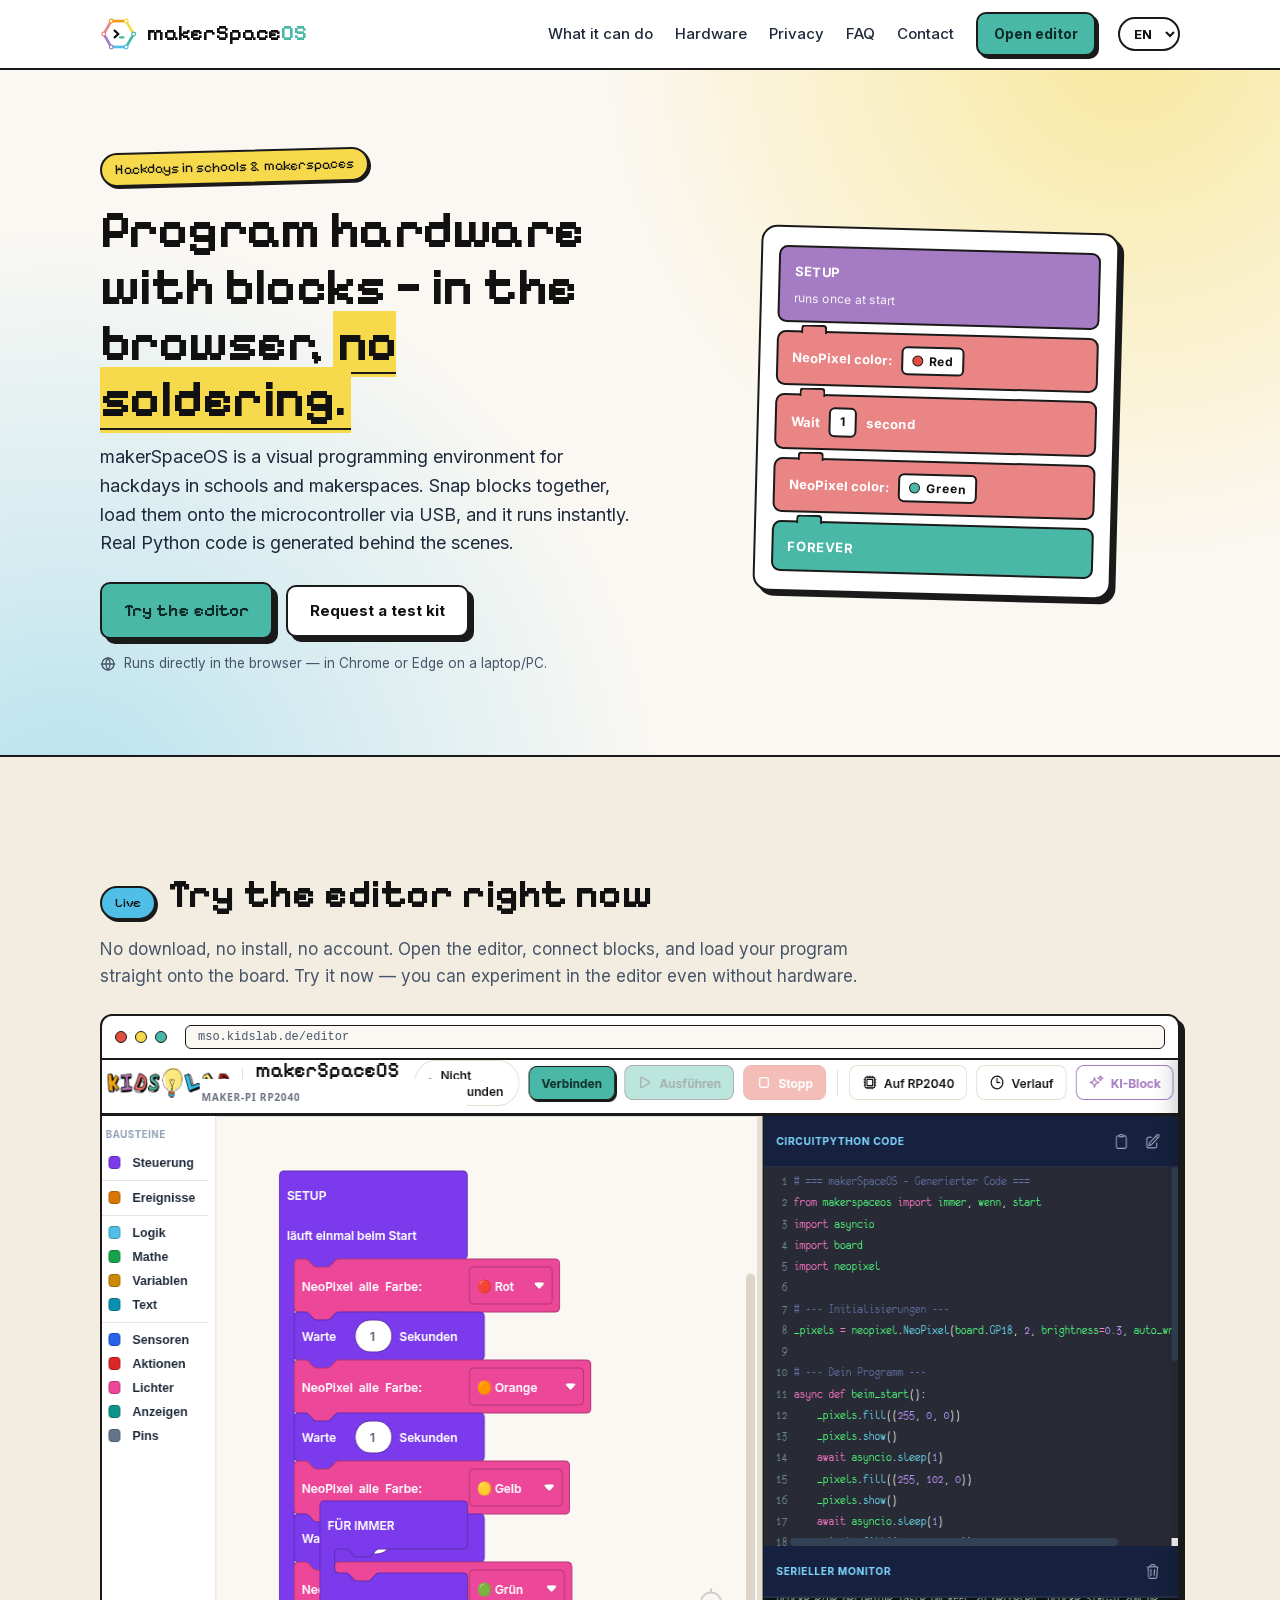
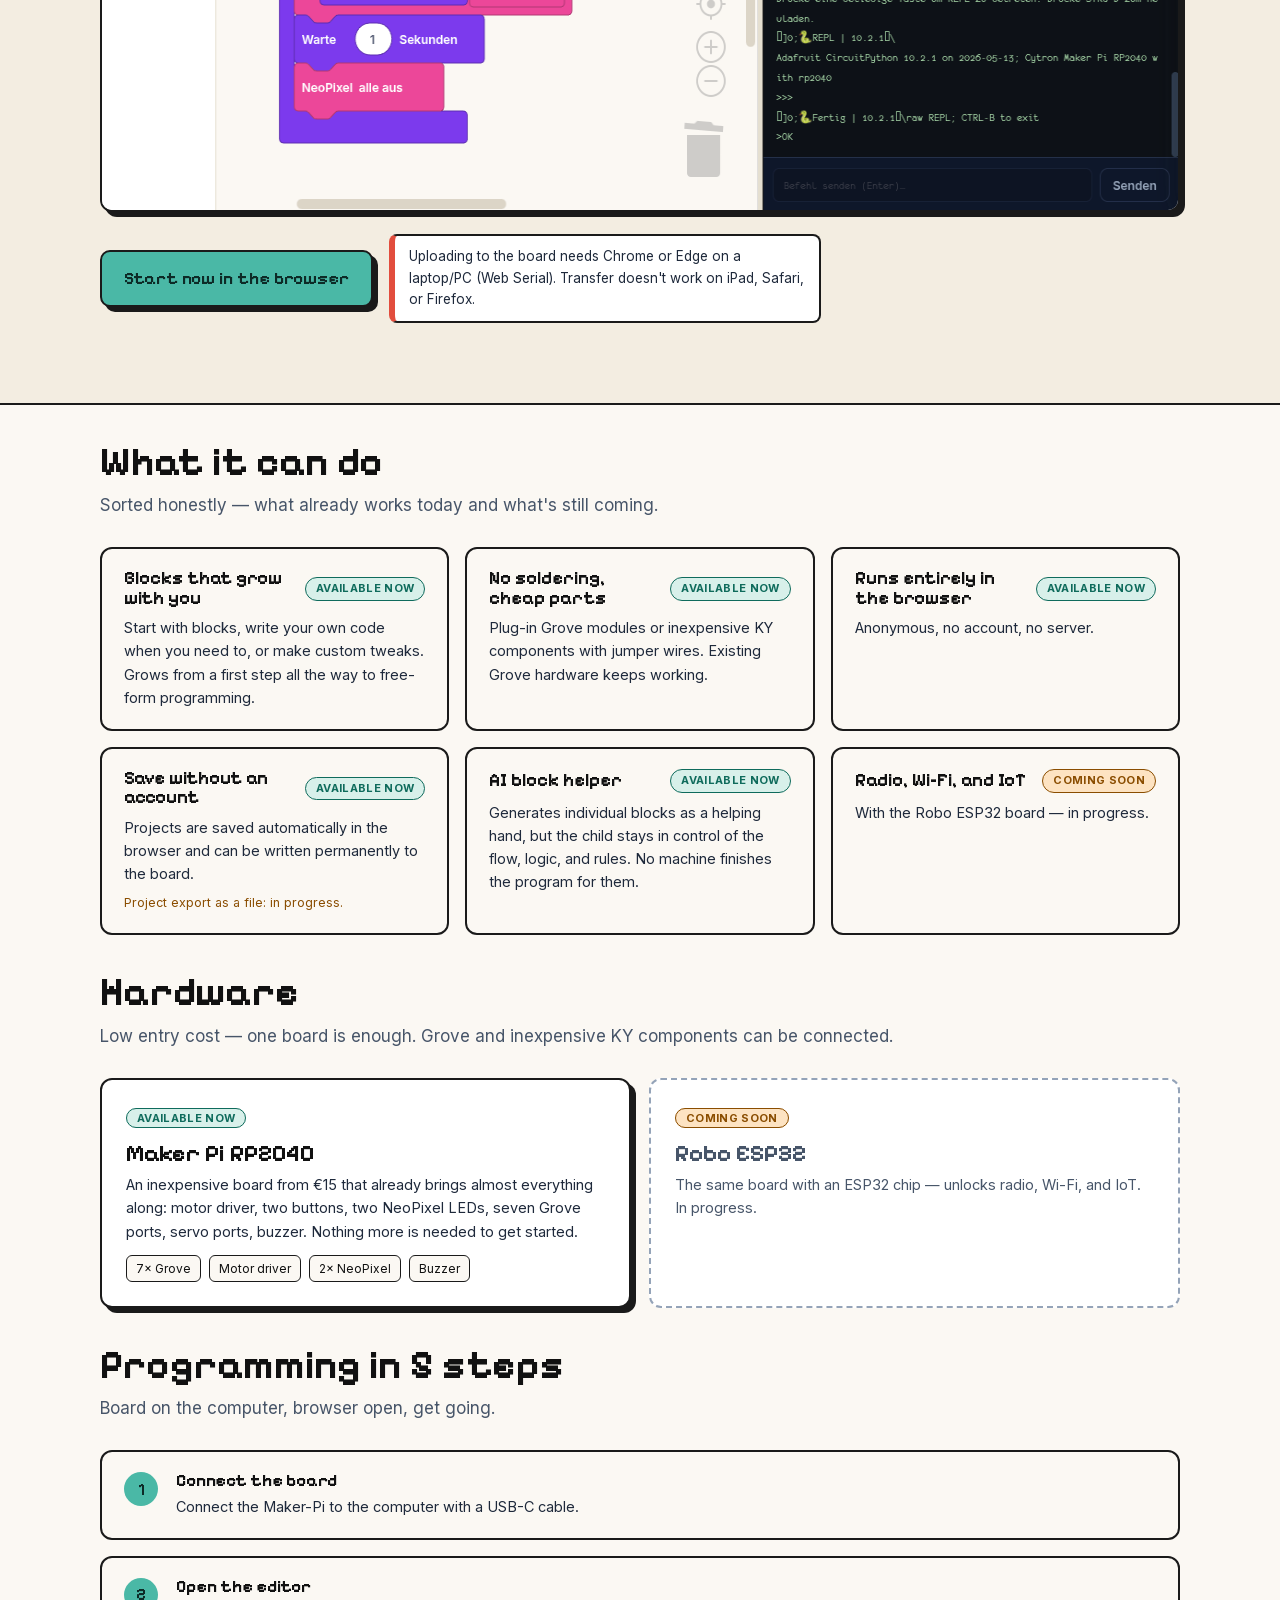
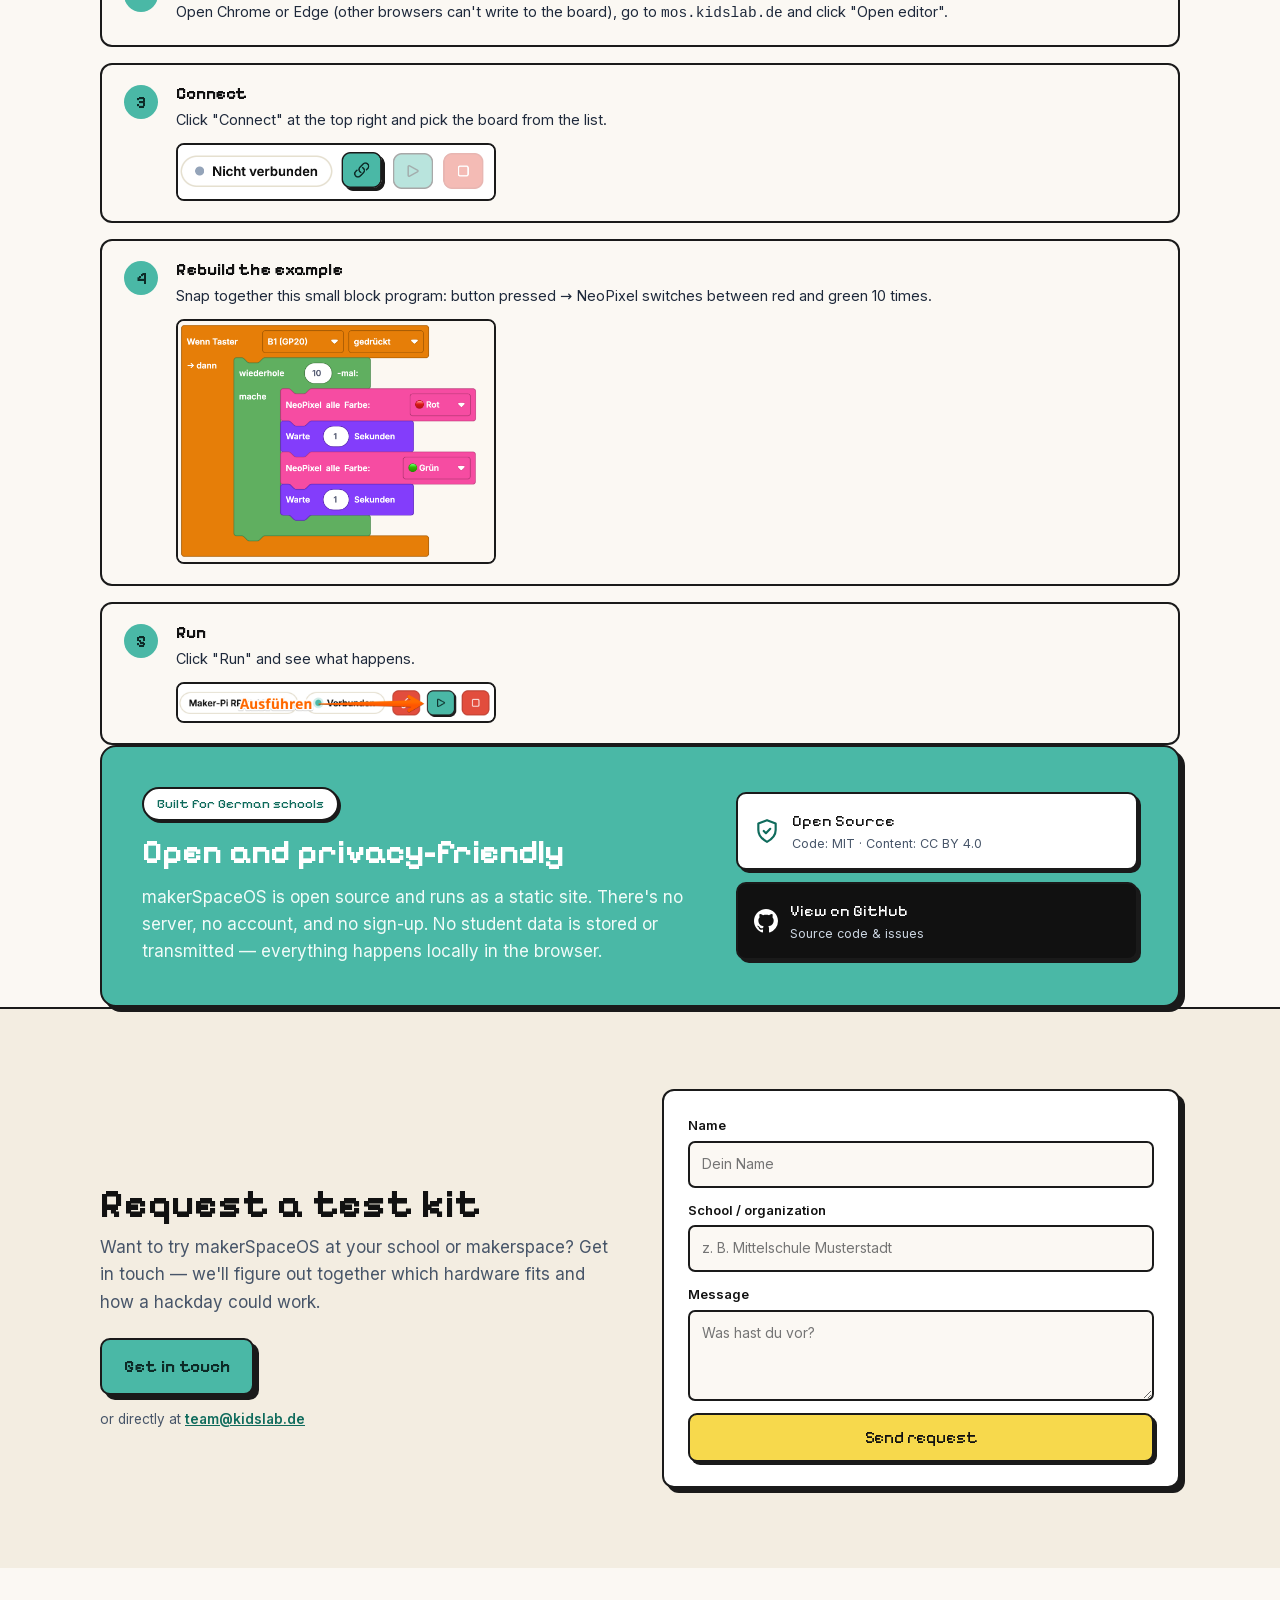
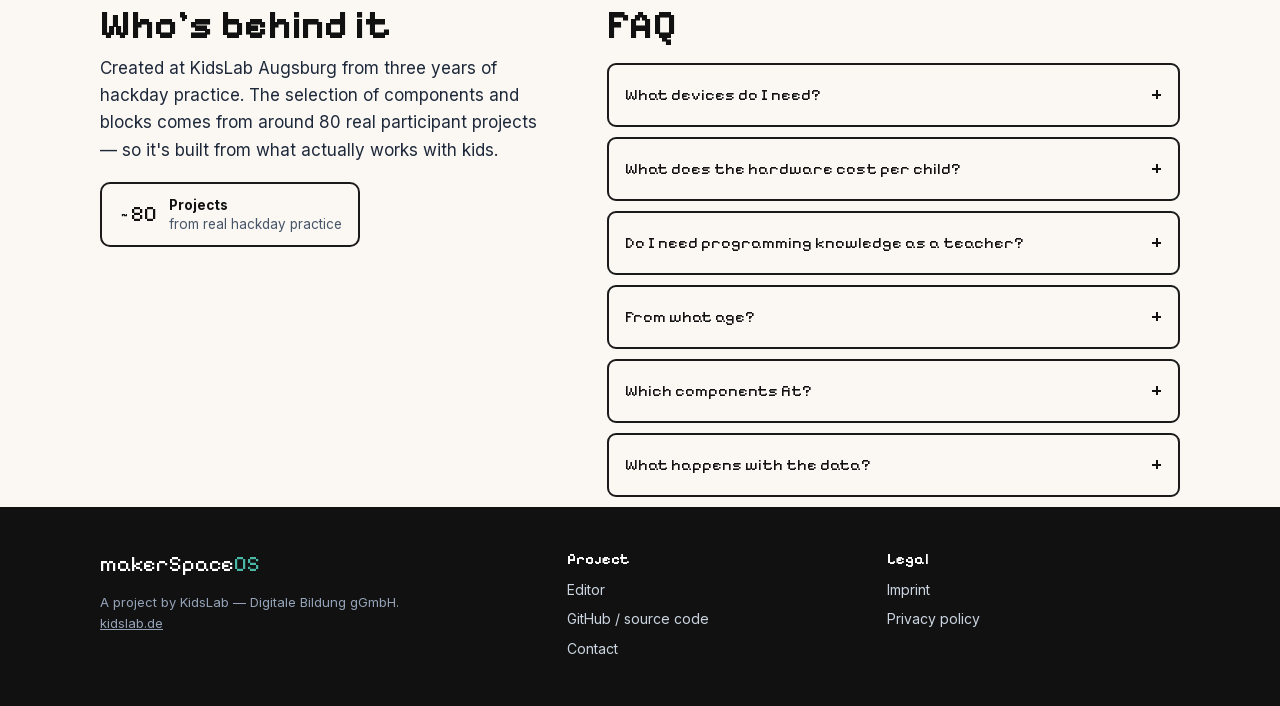
==== commit d019bccf: "Lizenz festgelegt: Code MIT, Inhalte CC BY 4.0; Landingpage-Hinweis angepasst Co-Authored-By: Claude" ====
--- a/index.html
+++ b/index.html
@@ -477,7 +477,7 @@
                     <div class="open-cards">
                         <div class="open-card">
                             <svg width="26" height="26" viewBox="0 0 24 24" fill="none" stroke="#0f6b5c" stroke-width="2" stroke-linecap="round" stroke-linejoin="round"><path d="M12 2 4 5v6c0 5 3.5 8.5 8 11 4.5-2.5 8-6 8-11V5l-8-3Z"/><path d="m9 12 2 2 4-4"/></svg>
-                            <div><div class="t" id="oc1-t">Open Source</div><div class="s" id="oc1-s">Lizenz wird vor Veröffentlichung festgelegt</div></div>
+                            <div><div class="t" id="oc1-t">Open Source</div><div class="s" id="oc1-s">Code: MIT · Inhalte: CC BY 4.0</div></div>
                         </div>
                         <a class="open-card dark" href="https://github.com/KidsLabDe/makerSpaceOS" target="_blank" rel="noopener">
                             <svg width="24" height="24" viewBox="0 0 16 16" fill="#fff"><path d="M8 0C3.58 0 0 3.58 0 8c0 3.54 2.29 6.53 5.47 7.59.4.07.55-.17.55-.38 0-.19-.01-.82-.01-1.49-2.01.37-2.53-.49-2.69-.94-.09-.23-.48-.94-.82-1.13-.28-.15-.68-.52-.01-.53.63-.01 1.08.58 1.23.82.72 1.21 1.87.87 2.33.66.07-.52.28-.87.51-1.07-1.78-.2-3.64-.89-3.64-3.95 0-.87.31-1.59.82-2.15-.08-.2-.36-1.02.08-2.12 0 0 .67-.21 2.2.82.64-.18 1.32-.27 2-.27s1.36.09 2 .27c1.53-1.04 2.2-.82 2.2-.82.44 1.1.16 1.92.08 2.12.51.56.82 1.27.82 2.15 0 3.07-1.87 3.75-3.65 3.95.29.25.54.73.54 1.48 0 1.07-.01 1.93-.01 2.2 0 .21.15.46.55.38A8.01 8.01 0 0 0 16 8c0-4.42-3.58-8-8-8Z"/></svg>
@@ -641,7 +641,7 @@
             'offen-h2': 'Open and privacy-friendly',
             'offen-p': "makerSpaceOS is open source and runs as a static site. There's no server, no account, and no sign-up. No student data is stored or transmitted — everything happens locally in the browser.",
             'oc1-t': 'Open Source',
-            'oc1-s': 'License to be finalized before release',
+            'oc1-s': 'Code: MIT · Content: CC BY 4.0',
             'oc2-t': 'View on GitHub',
             'oc2-s': 'Source code &amp; issues',
 
